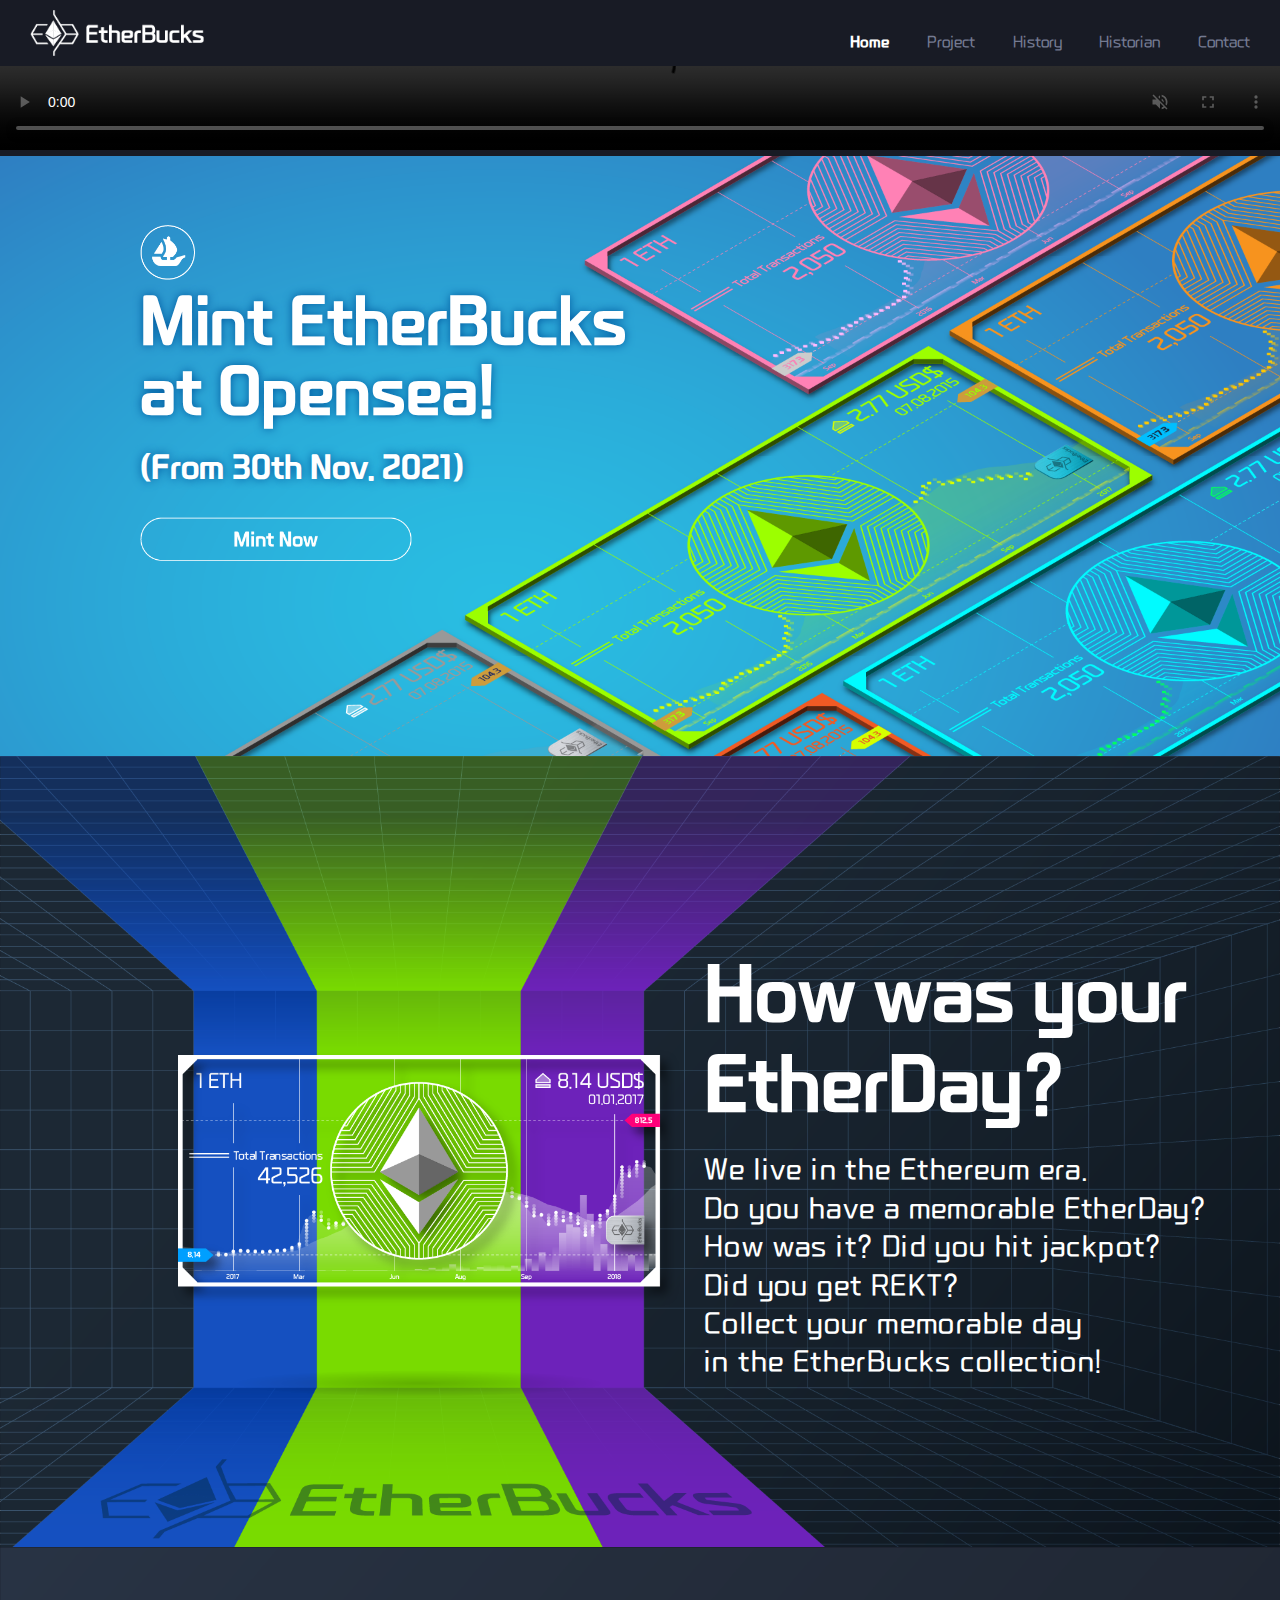
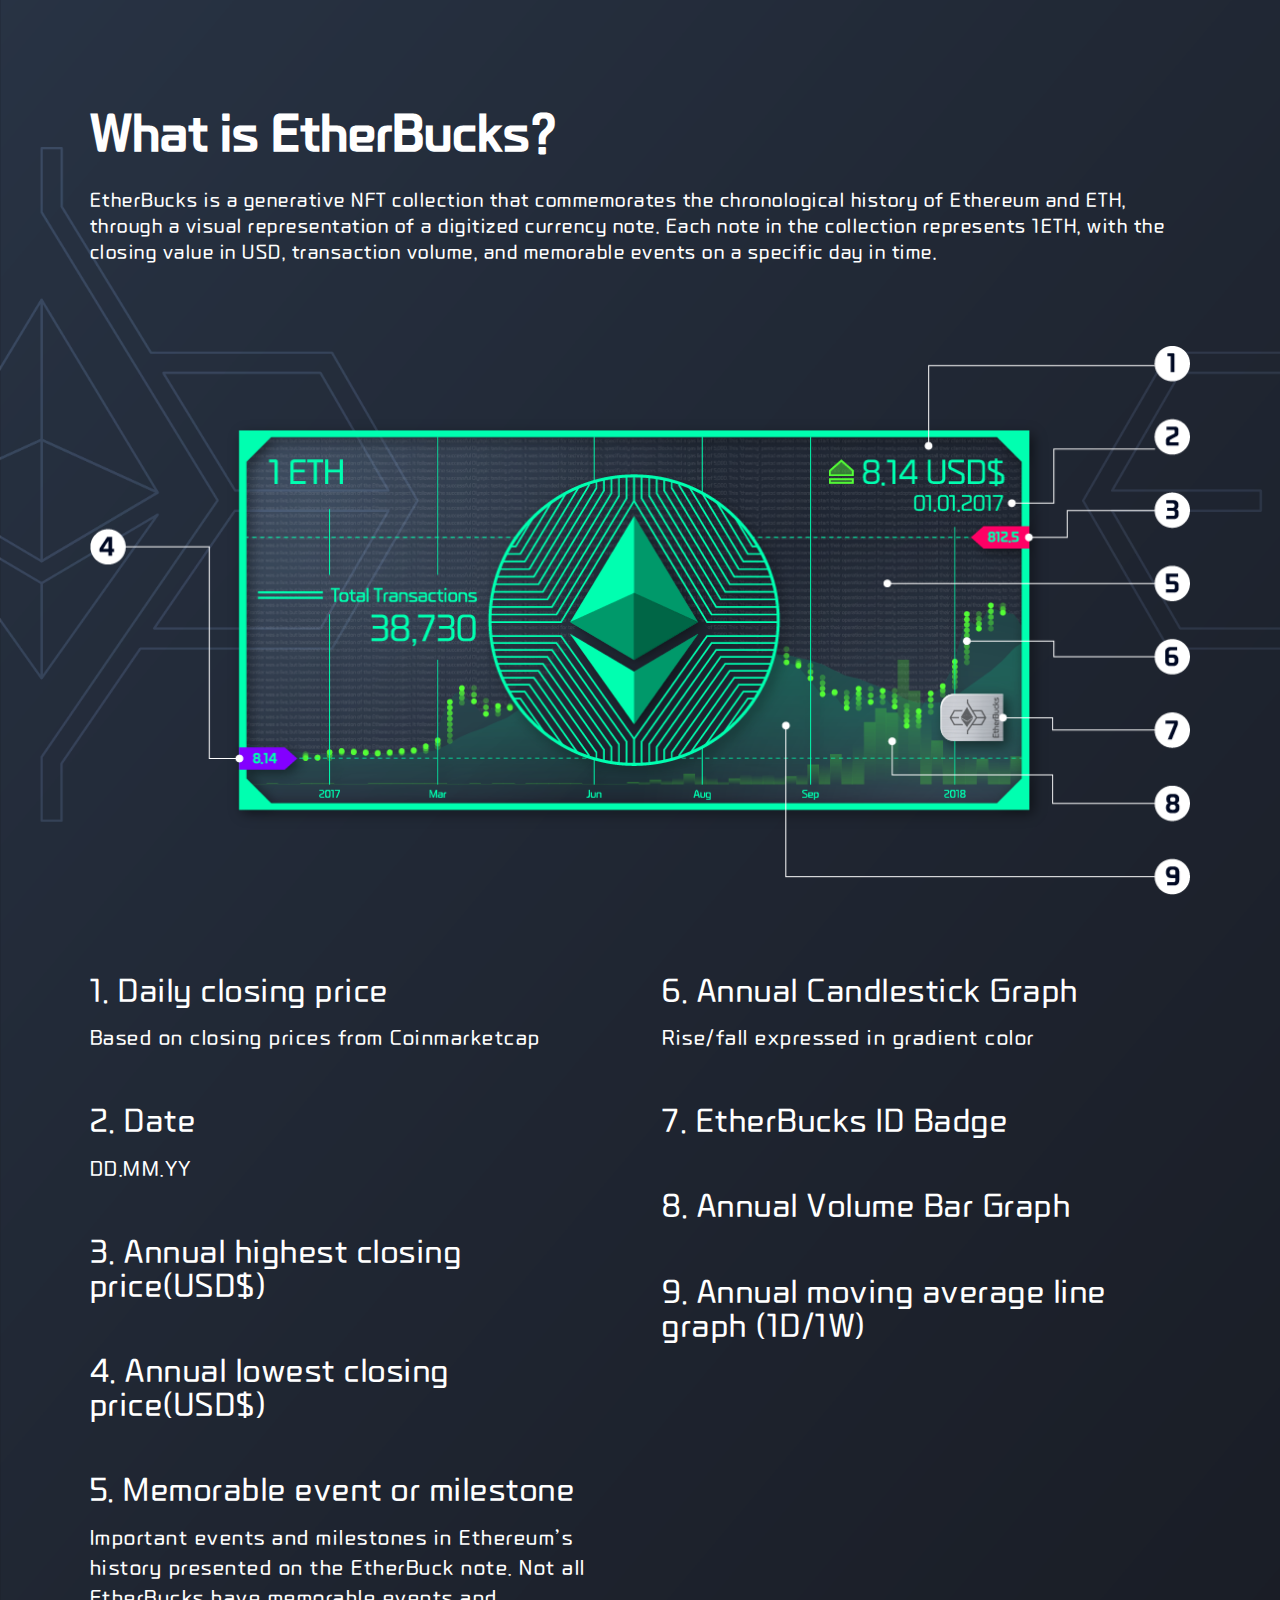
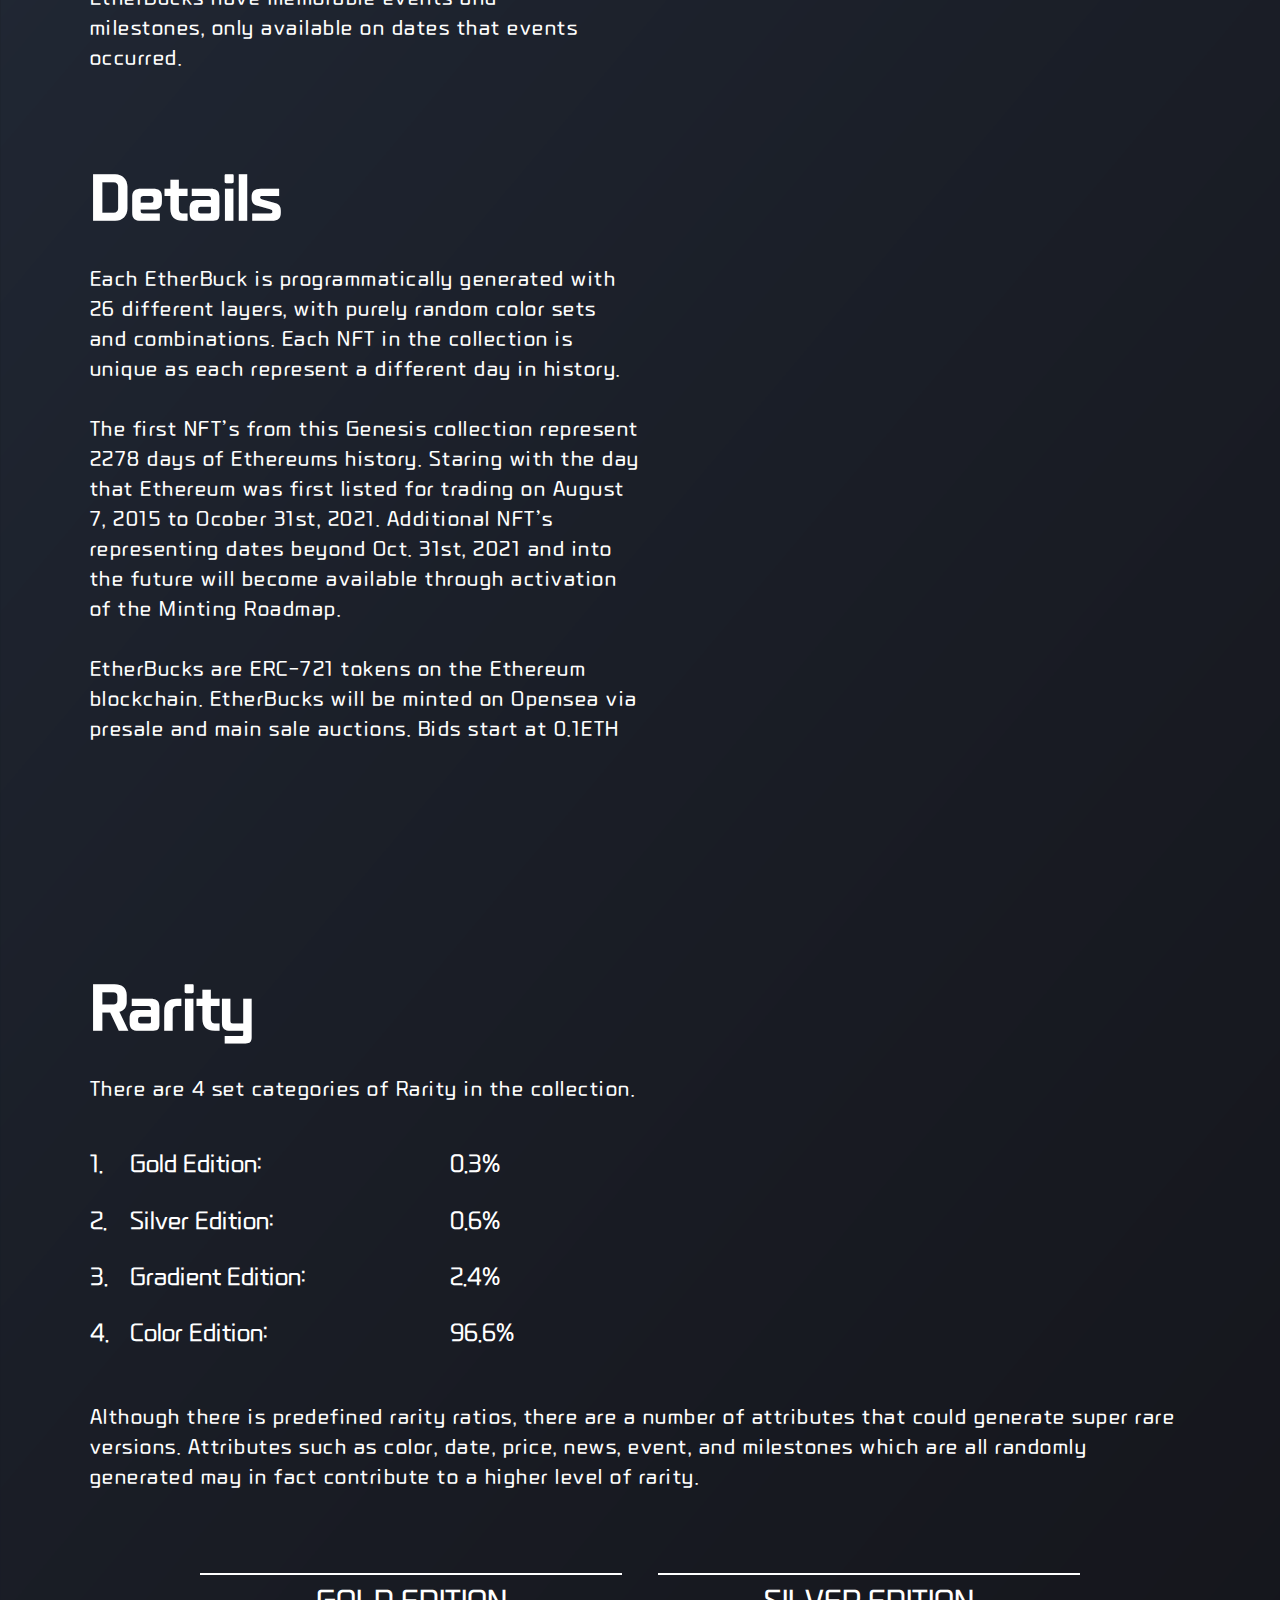
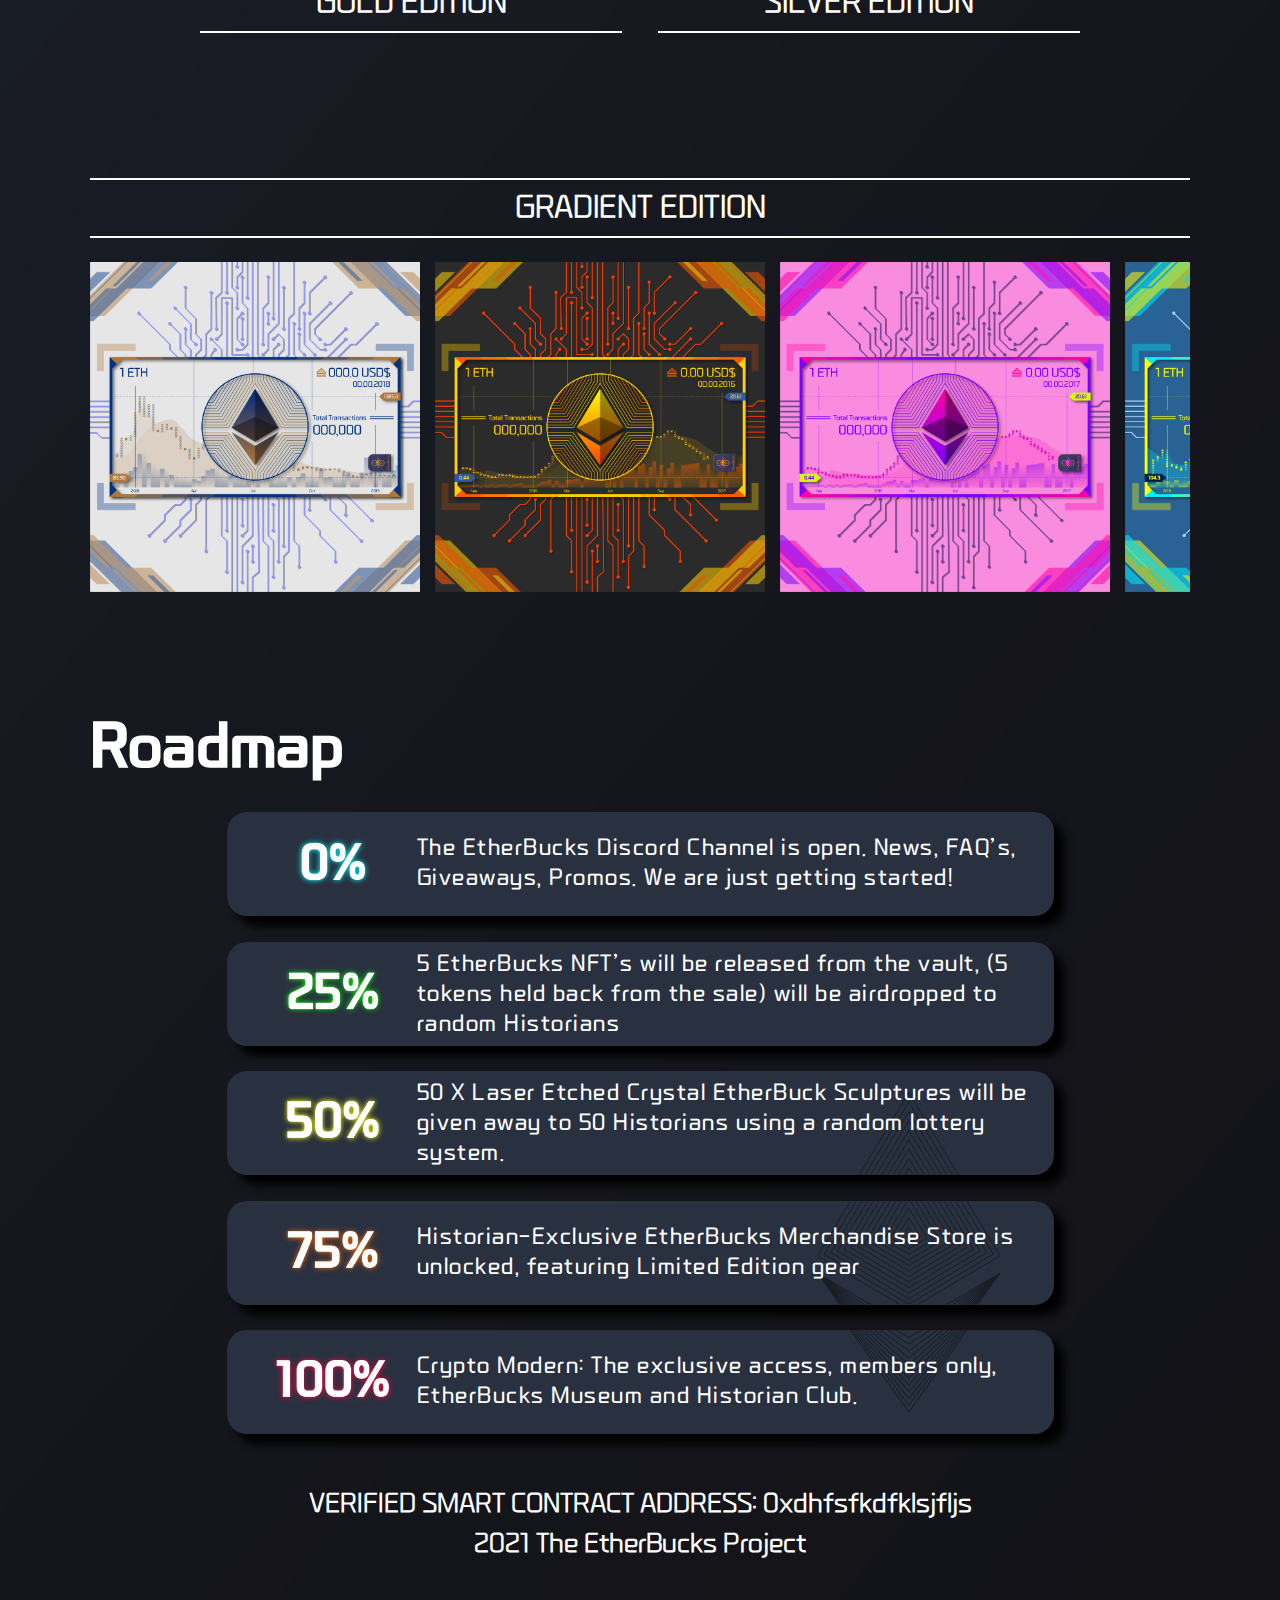
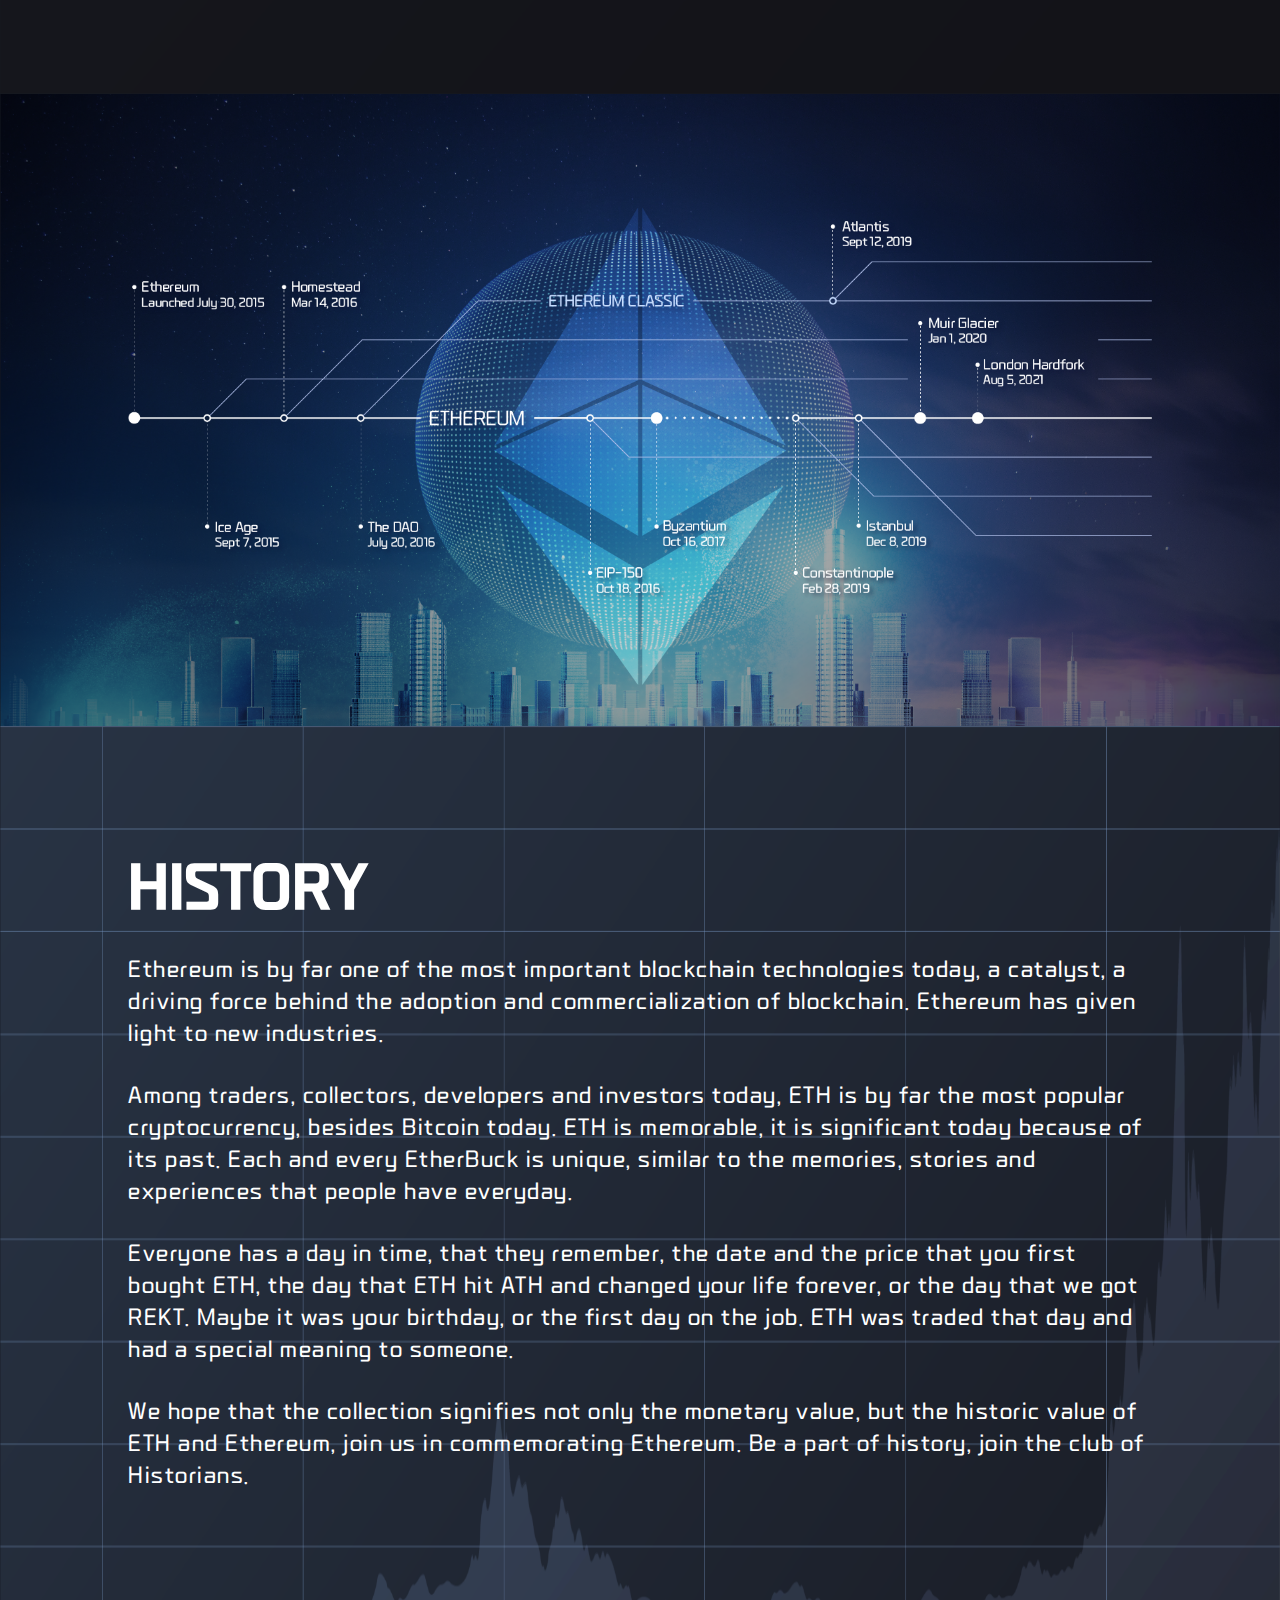
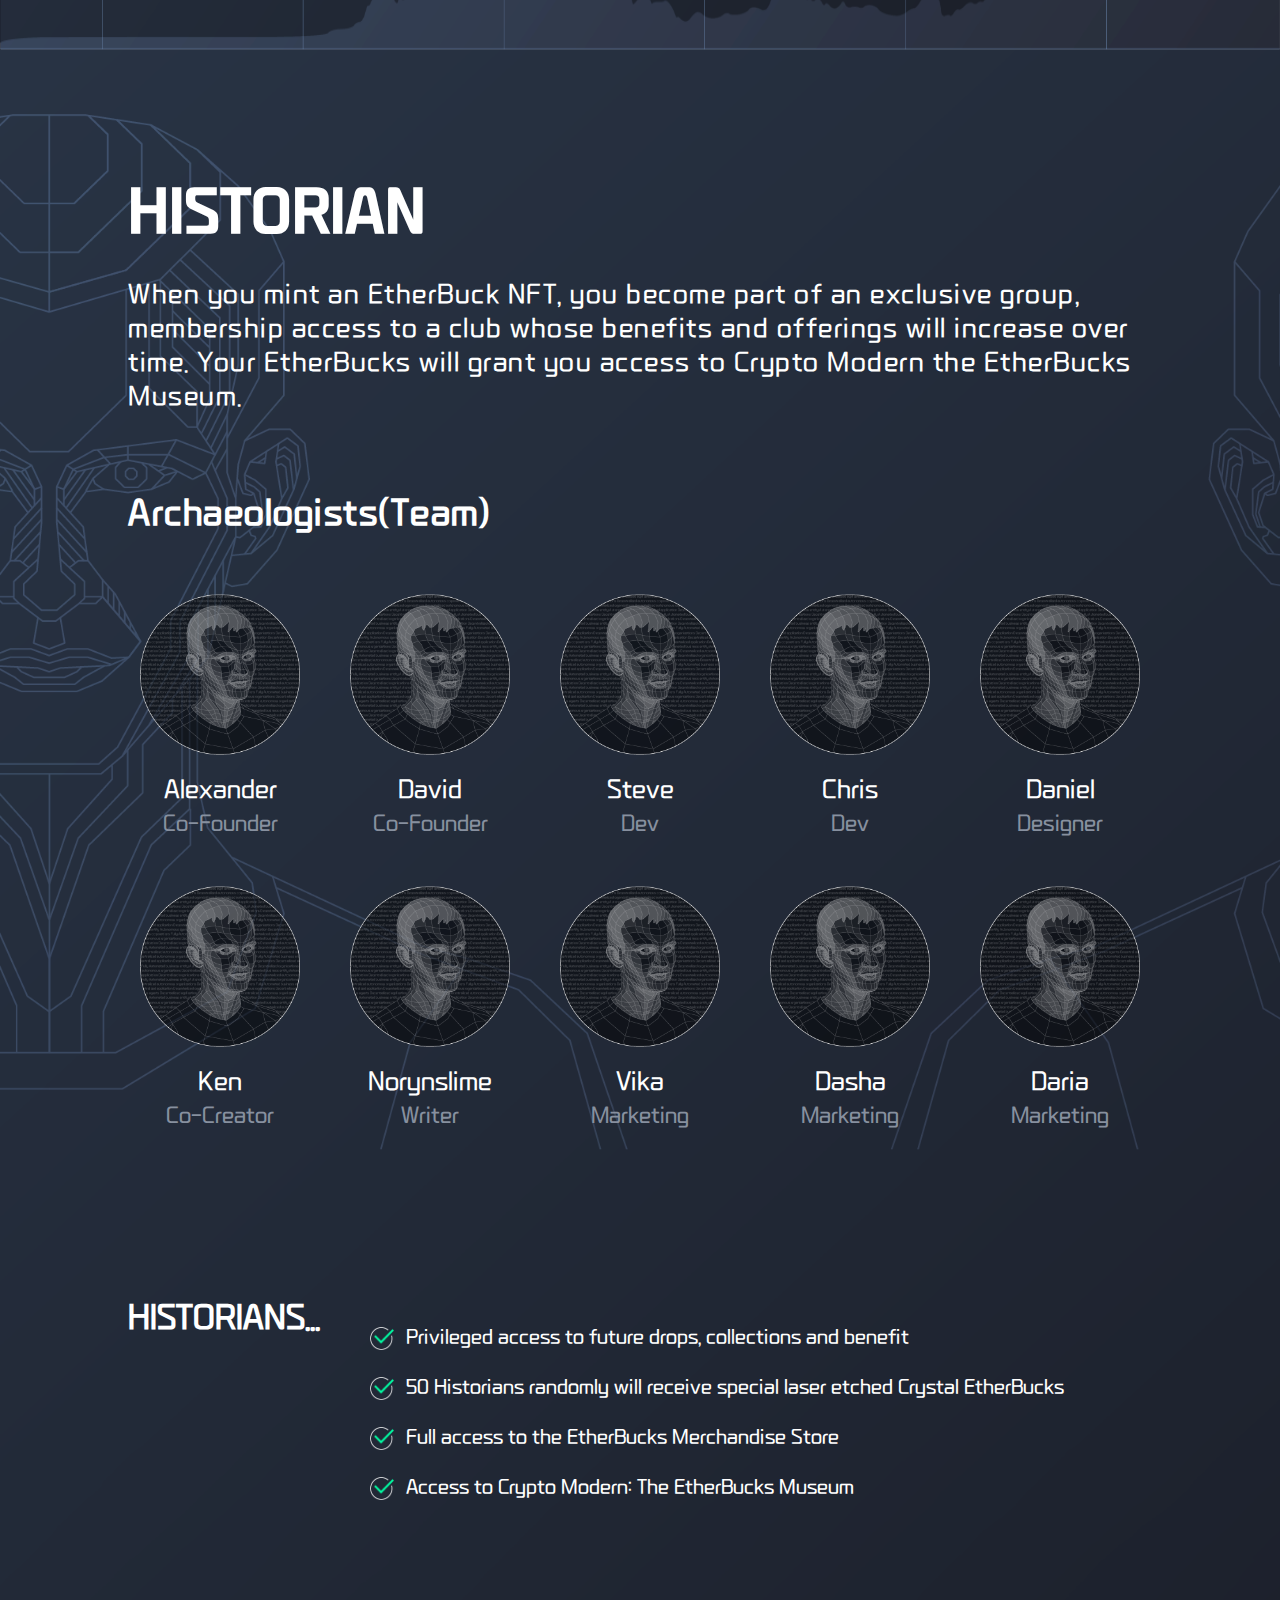
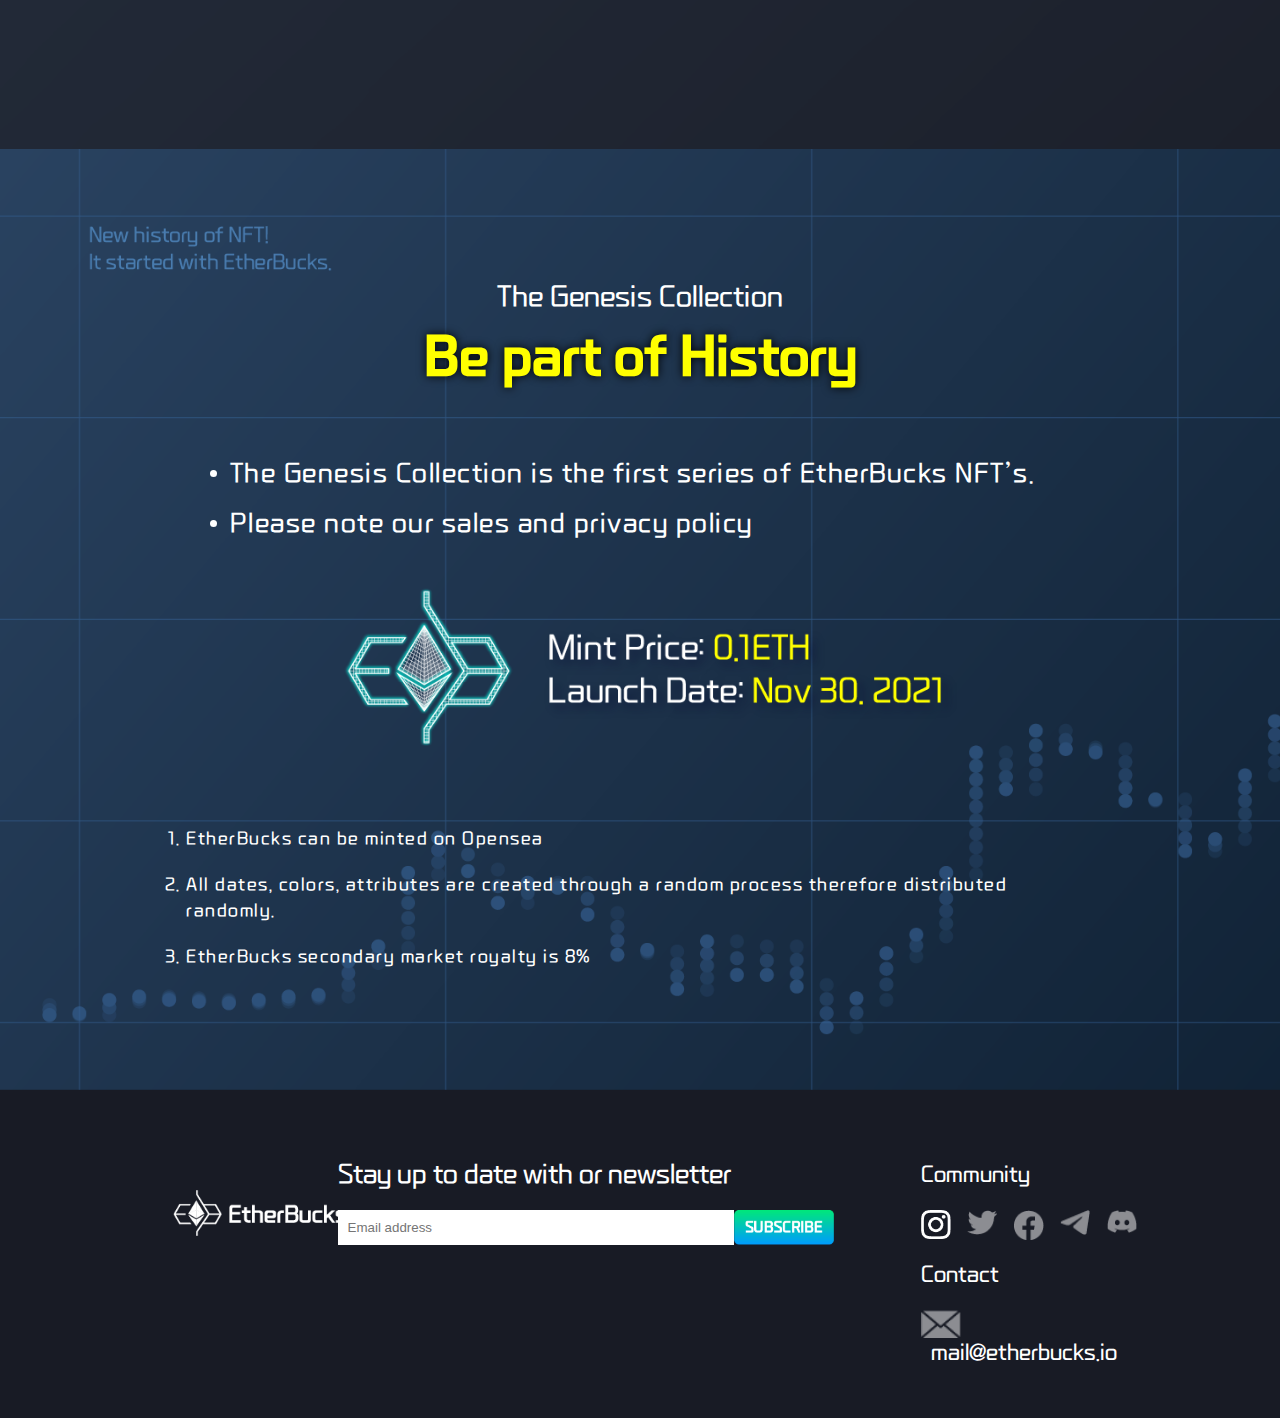
==== index.html @ 7be0cf05 "revice" ====
<!DOCTYPE html>
<html lang="en">
<head>
    <meta charset="UTF-8">
    <meta http-equiv="X-UA-Compatible" content="IE=edge">
    <meta name="viewport" content="width=device-width, initial-scale=1.0">
    <title>EtherBucks</title>
    <link rel="stylesheet" href="css/reset.css">
    <link rel="stylesheet" href="css/style.css">
    <link rel="stylesheet" href="css/common.css">
    <link rel="stylesheet" href="css/project-auto-slide.css">
    <link rel="shortcut icon" href="/favicon.ico" type="image/x-icon">
    <script src="js/jquery-3.6.0.min.js"></script>
    <script defer src="js/project.js"></script>
    <script src="js/main.js"></script>
</head>
<body>
    <div id="wrap">
        <header id="header">
            <h1 class="logo">
                <img src="images/ether-bucks-logo.png" alt="EtherBucks">
            </h1>
            <button class="mobi_button"></button>
            <nav class="gnb">
                <ul>
                    <li class="active"><a href="#">Home</a></li>
                    <li><a href="#">Project</a></li>
                    <li><a href="#">History</a></li>
                    <li><a href="#">Historian</a></li>
                    <li><a href="#">Contact</a></li>
                </ul>
            </nav>
        </header>
        <div id="container">
            <section>
                <div class="video_wrap">
                    <video id="video" loop autoplay muted controls>
                        <source src="mov/ether-bucks-movie.mp4" type="video/mp4">
                      </video>
                </div>
                <h2>container 1</h2>
                <div class="cont1_inner cont1">
                    <p>
                        <img class="cont1_logo" src="images/opensea-logo.png" alt="EtherBucks logo">
                        <span class="title">
                            <img class="cont1_logo" src="images/opensea-logo.png" alt="EtherBucks logo">
                            Mint EtherBucks</br>
                            at Opensea!
                        </span>
                        <span class=sub_title>(From 30th Nov. 2021)</span>                        
                        <img class="mint-btn" src="images/mint-btn.png" alt="">
                    </p>
                </div>
            </section>
            <section class="cont2">
                <h2>container 2</h2>
                <div class="cont2_inner">
                    <img class="cont2_banner" src="images/mainbanner-img.png" alt="">
                    <p class="main-banner-title">
                        <span class="title">
                            How was your<br>
                            EtherDay?
                        </span>
                        <span class="sub_title mobi">
                            We live in the Ethereum era.</br>
                            Do you have a memorable EtherDay?</br>
                            How was it? Did you hit jackpot? Did you get REKT? </br>
                            Collect your memorable day in the EtherBucks collection!
                        </span>
                        <span class="sub_title tab">
                            We live in the Ethereum era.</br>
                            Do you have a memorable EtherDay?</br>
                            How was it? Did you hit jackpot?<br>Did you get REKT? </br>
                            Collect your memorable day<br>in the EtherBucks collection!
                        </span>
                    </p>
                </div>
                <div class="cont3">
                    <h2>container 3</h2>
                    <div class="what">
                        <p class="cont3_title">What is EtherBucks?</p>
                        <p class="cont3_sub_title">
                            EtherBucks is a generative NFT collection that commemorates
                            the chronological history of Ethereum and ETH, through a visual
                            representation of a digitized currency note.
                            Each note in the collection represents 1ETH,
                            with the closing value in USD, transaction volume,
                            and memorable events on a specific day in time.
                        </p>
                        <p class="cont3_img">
                            <img src="images/ether-bucks.png" alt="">
                        </p>
                        <ul>
                            <li>
                                <p class="menu-title">1. Daily closing price</p>
                                <p class="menu-description">Based on closing prices from Coinmarketcap</p>
                            </li>
                            <li>
                                <p class="menu-title">2. Date</p>
                                <p class="menu-description">DD.MM.YY</p>
                            </li>
                            <li>
                                <p class="menu-title">3. Annual highest closing price(USD$)</p>
                                <p class="menu-description"></p>
                            </li>
                            <li>
                                <p class="menu-title">4. Annual lowest closing price(USD$)</p>
                                <p class="menu-description"></p>
                            </li>
                            <li>
                                <p class="menu-title">5. Memorable event or milestone</p>
                                <p class="menu-description">
                                    Important events and milestones in Ethereum’s history
                                    presented on the EtherBuck note. Not all EtherBucks
                                    have memorable events and milestones, only available on dates
                                    that events occurred.
                                </p>
                            </li>
                        </ul>
                        <ul>
                            <li>
                                <p class="menu-title">6. Annual Candlestick Graph</p>
                                <p class="menu-description">Rise/fall expressed in gradient color</p>
                            </li>
                            <li>
                                <p class="menu-title">7. EtherBucks ID Badge</p>
                                <p class="menu-description"></p>
                            </li>
                            <li>
                                <p class="menu-title">8. Annual Volume Bar Graph</p>
                                <p class="menu-description"></p>
                            </li>
                            <li>
                                <p class="menu-title">9. Annual moving average line graph (1D/1W)</p>
                                <p class="menu-description"></p>
                            </li>
                        </ul>
                    </div>
                    <div class="details">
                        <p class="dtail_title">Details</p>
                        <p class="detail_description">
                            Each EtherBuck is programmatically generated with 26 different layers,
                            with purely random color sets and combinations.
                            Each NFT in the collection is unique as each represent a different day in history.
                            </br></br>
                            The first NFT’s from this Genesis collection represent 2278 days of Ethereums history.
                            Staring with the day that Ethereum was first listed for trading on August 7, 2015 to Ocober 31st, 2021.
                            Additional NFT’s representing dates beyond Oct. 31st, 2021 and into the future will become available through
                            activation of the Minting Roadmap.
                            </br></br>
                            EtherBucks are ERC-721 tokens on the Ethereum blockchain.
                            EtherBucks will be minted on Opensea via presale and main sale auctions.
                            Bids start at 0.1ETH
                        </p>
                        <p class="detail_img">
                            <img src="images/ether-bucks-details.gif" alt="">
                        </p>
                    </div>
                    <div class="rarity">
                        <p class="rarity_title">Rarity</p>
                        <p class="rarity_description ">There are 4 set categories of Rarity in the collection.</p>
                        <ul class="rarity-ratios">
                            <li>
                                <span class="num">1.</span>
                                <span class="type">Gold Edition:</span>
                                <span class="ratios">0.3%</span>
                            </li>
                            <li>
                                <span class="num">2.</span>
                                <span class="type silver">Silver Edition:</span>
                                <span class="ratios">0.6%</span>
                            </li>
                            <li>
                                <span class="num">3.</span>
                                <span class="type gradient">Gradient Edition:</span>
                                <span class="ratios">2.4%</span>
                            </li>
                            <li>
                                <span class="num">4.&nbsp</span>
                                <span class="type color">Color Edition:</span>
                                <span class="ratios">96.6%</span>
                            </li>
                        </ul>
                        <p class="rarity_description">
                            Although there is predefined rarity ratios, there are a number of
                            attributes that could generate super rare versions.
                            Attributes such as color, date, price, news, event,
                            and milestones which are all randomly generated may
                            in fact contribute to a higher level of rarity.
                          </p>
                    </div>
                    <div class="special_edition">
                        <ul>
                            <li>
                                <p class="edition-title">GOLD EDITION</p>
                                <img src="images/gold.png" alt="">
                            </li>
                            <li>
                                <p class="edition-title">SILVER EDITION</p>
                                <img src="images/silver.png" alt="">
                            </li>
                        </ul>
                    </div>
                    <div class="premium-edition-box edition-tablet-mobile">
                        <div class="premium">
                          <p class="edition-title">GRADIENT EDITION</p>
                          <div>
                            <div class="edition-tablet-mobile-box">
                              <img class="edition-tablet-mobile-img" src="images/premium-1.png" alt="">
                              <img class="edition-tablet-mobile-img" src="images/premium-2.png" alt="">
                              <img class="edition-tablet-mobile-img" src="images/premium-3.png" alt="">
                              <img class="edition-tablet-mobile-img" src="images/premium-4.png" alt="">
                              <img class="edition-tablet-mobile-img" src="images/premium-5.png" alt="">
                              <img class="edition-tablet-mobile-img" src="images/premium-6.png" alt="">
                              <img class="edition-tablet-mobile-img" src="images/premium-7.png" alt="">
                              <img class="edition-tablet-mobile-img" src="images/premium-8.png" alt="">
                              <img class="edition-tablet-mobile-img" src="images/premium-1.png" alt="">
                              <img class="edition-tablet-mobile-img" src="images/premium-2.png" alt="">
                              <img class="edition-tablet-mobile-img" src="images/premium-3.png" alt="">
                              <img class="edition-tablet-mobile-img" src="images/premium-4.png" alt="">
                              <img class="edition-tablet-mobile-img" src="images/premium-5.png" alt="">
                              <img class="edition-tablet-mobile-img" src="images/premium-6.png" alt="">
                              <img class="edition-tablet-mobile-img" src="images/premium-7.png" alt="">
                              <img class="edition-tablet-mobile-img" src="images/premium-8.png" alt="">
                            </div>
                          </div>
                        </div>
                      </div>
                      <div class="roadmap">
                        <p class="roadmap-title">Roadmap</p>
                        <ul class="road_text">
                            <li>
                                <span>The EtherBucks Discord Channel is open. News, FAQ’s, Giveaways, Promos. We are just getting started!</span>
                            </li>
                            <li>
                                <span>5 EtherBucks NFT’s will be released from the vault, (5 tokens held back from the sale) will be airdropped to random Historians</span>
                            </li>
                            <li>
                                <span>50 X Laser Etched Crystal EtherBuck Sculptures will be given away to 50 Historians using a random lottery system.</span>
                            </li>
                            <li>
                                <span>Historian-Exclusive EtherBucks Merchandise Store is unlocked, featuring Limited Edition gear</span>
                            </li>
                            <li>
                                <span>Crypto Modern: The exclusive access, members only,  EtherBucks Museum and Historian Club.</span>
                            </li>
                        </ul>
                        <p class="roadmap-description">
                            VERIFIED SMART CONTRACT ADDRESS: 0xdhfsfkdfklsjfljs</br>
                            2021 The EtherBucks Project
                          </p>
                      </div>
                </div>
            </section>
            <section class="cont4">
                <h2>container 4</h2>
                <div class="history_top">
                    <img src="images/history-img.png" alt="">
                </div>
                <div class="content-box">
                    <h3>HISTORY</h3>
                    <p>
                      Ethereum is by far one of the most important blockchain technologies
                      today, a catalyst, a driving force behind the adoption
                      and commercialization of blockchain.
                      Ethereum has given light to new industries.
                    </p>
                    <p>
                      Among traders, collectors, developers and investors today,
                      ETH is by far the most popular cryptocurrency, besides Bitcoin today.
                      ETH is memorable, it is significant today because of its past.
                      Each and every EtherBuck is unique, similar to the memories,
                      stories and experiences that people have everyday.
                    </p>
                    <p>Everyone has a day in time, that they remember, the date
                      and the price that you first bought ETH, the day that ETH hit ATH
                      and changed your life forever, or the day that we got REKT.
                      Maybe it was your birthday, or the first day on the job.
                      ETH was traded that day and had a special meaning to someone.
                    </p>
                    <p>We hope that the collection signifies not only the monetary value,
                      but the historic value of ETH and Ethereum,
                      join us in commemorating Ethereum. Be a part of history,
                      join the club of Historians.
                    </p>
                  </div>
            </section>
            <section class="cont5">
                <h2>container 5</h2>
                <div class="historian">
                    <h3 class="header-title">HISTORIAN</h3>
                    <p>
                        When you mint an EtherBuck NFT, you become part of an exclusive group,
                        membership access to a club whose benefits and offerings will increase over time.
                        Your EtherBucks will grant you access to Crypto Modern the EtherBucks Museum.
                    </p>
                    <div class="history_content">
                        <h4 class="body-title">Archaeologists(Team)</h4>
                        <ul class="profiles-box">
                            <li class="profile-box">
                                <img class="profile-img" src="images/profile-img.png" alt="">
                                <p class="name">Alexander</p>
                                <p class="sub-profile">Co-Founder</p>
                            </li>
                            <li class="profile-box">
                                <img class="profile-img" src="images/profile-img.png" alt="">
                                <p class="name">David</p>
                                <p class="sub-profile">Co-Founder</p>
                            </li>
                            <li class="profile-box">
                                <img class="profile-img" src="images/profile-img.png" alt="">
                                <p class="name">Steve</p>
                                <p class="sub-profile">Dev</p>
                            </li>
                            <li class="profile-box">
                                <img class="profile-img" src="images/profile-img.png" alt="">
                                <p class="name">Chris</p>
                                <p class="sub-profile">Dev</p>
                            </li>
                            <li class="profile-box">
                                <img class="profile-img" src="images/profile-img.png" alt="">
                                <p class="name">Daniel</p>
                                <p class="sub-profile">Designer</p>
                            </li>
                            <li class="profile-box">
                                <img class="profile-img" src="images/profile-img.png" alt="">
                                <p class="name">Ken</p>
                                <p class="sub-profile">Co-Creator</p>
                            </li>
                            <li class="profile-box">
                                <img class="profile-img" src="images/profile-img.png" alt="">
                                <p class="name">Norynslime</p>
                                <p class="sub-profile">Writer</p>
                            </li>
                            <li class="profile-box">
                                <img class="profile-img" src="images/profile-img.png" alt="">
                                <p class="name">Vika</p>
                                <p class="sub-profile">Marketing</p>
                            </li>
                            <li class="profile-box">
                                <img class="profile-img" src="images/profile-img.png" alt="">
                                <p class="name">Dasha</p>
                                <p class="sub-profile">Marketing</p>
                            </li>
                            <li class="profile-box">
                                <img class="profile-img" src="images/profile-img.png" alt="">
                                <p class="name">Daria</p>
                                <p class="sub-profile">Marketing</p>
                            </li>
                        </ul>
                    </div>
                    <div class="historian_s">
                        <h4>HISTORIANS...</h4>
                        <ul>
                            <li>
                                <p>Privileged access to future drops, collections and benefit</p>
                            </li>
                            <li>
                                <p>50 Historians randomly will receive special laser etched Crystal EtherBucks</p>
                            </li>
                            <li>
                                <p>Full access to the EtherBucks Merchandise Store</p>
                            </li>
                            <li>
                                <p>Access to Crypto Modern: The EtherBucks Museum</p>
                            </li>
                        </ul>
                    </div>
                </div>
            </section>
            <section class="cont6">
                <h2>container 6</h2>
                <div class="contact">
                    <p class="title">The Genesis Collection</p>
                    <h4>Be part of History</h4>
                    <ul>
                        <li>The Genesis Collection is the first series of EtherBucks NFT’s.</li>
                        <li>Please note our sales and privacy policy</li>
                    </ul>
                    <img src="images/price-date.png" alt="">
                    <ol>
                        <li>EtherBucks can be minted on Opensea</li>
                        <li>All dates, colors, attributes are created through a random process therefore distributed randomly.</li>
                        <li>EtherBucks secondary market royalty is 8%</li>
                    </ol>
                </div>
            </section>
        </div>
        <footer id="footer">
            <h5>
              <img class="logo" src="iconimg/ether-bucks-logo.png" alt="">
            </h5>
            <div class="middle-box">
              <p>Stay up to date with or newsletter</p>
              <div class="subscribe-box">
                <input id="email-address" type="text" placeholder="Email address">
                <img onclick="insertEmail()" onmouseover="this.style.cursor='pointer'"
                  src="iconimg/subscribe-btn.png" alt="">
              </div>
            </div>
            <div class="right-box">
              <div class="community-box">
                <div class="inner-box">
                  <p class="community-text">Community</p>
                  <div class="icon-box">
                    <a href="https://www.instagram.com/etherbucks_official">
                      <img src="iconimg/insta-white.png" alt="">
                    </a>
                    <a href="https://twitter.com/ether_bucks">
                      <img src="iconimg/twitter-btn.png" alt="">
                    </a>
                    <a href="https://www.facebook.com/EtherBucks">
                      <img src="iconimg/facebook-btn.png" alt="">
                    </a>
                    <a href="https://t.me/etherbucks_official">
                      <img src="iconimg/telegram-btn.png" alt="">
                    </a>
                    <a href="https://discord.gg/GpUybk82d7">
                      <img src="iconimg/discord-btn.png" alt="">
                    </a>
                  </div>
                </div>
                </div>
                <div class="contact-box">
                    <div class="inner-box">
                      <p class="contact-text">Contact</p>
                      <div class="mail-box">
                        <img src="iconimg/message-icon.png" alt="">
                        <p>mail@etherbucks.io</p>
                      </div>
                    </div>
                  </div>
                </div>
            </div>
        </footer>
    </div>
    <div id="mobile_sideMenu">
        <div class="gnb_mobile">
            <nav>
                <ul>
                    <li class="active"><a href="#">Home</a></li>
                    <li><a href="#">Project</a></li>
                    <li><a href="#">History</a></li>
                    <li><a href="#">Historian</a></li>
                    <li><a href="#">Contact</a></li>
                </ul>
            </nav>
            <div class="side_sns">
                <ul>
                    <li>
                        <a href="https://www.instagram.com/etherbucks_official">
                            <img src="iconimg/insta-white.png" alt="">
                        </a>
                    </li>
                    <li>
                        <a href="https://twitter.com/ether_bucks">
                            <img src="iconimg/twitter-btn.png" alt="">
                        </a>
                    </li>
                    <li>
                        <a href="https://www.facebook.com/EtherBucks">
                            <img src="iconimg/facebook-btn.png" alt="">
                        </a>
                    </li>
                </ul>
                <ul>
                    <li>
                        <a href="https://t.me/etherbucks_official">
                            <img src="iconimg/telegram-btn.png" alt="">
                        </a>
                    </li>
                    <li>
                        <a href="https://discord.gg/GpUybk82d7">
                            <img src="iconimg/discord-btn.png" alt="">
                        </a>
                    </li>
                </ul>
            </div>
            <div class="mail-box">
                <img src="iconimg/message-icon.png" alt="">
                <p>mail@etherbucks.io</p>
            </div>
            <img class="closeBtn" src="images/close.png" alt="">
        </div>
    </div>
</body>
</html>
---- css/style.css ----
@charset "utf-8";

#wrap{width: 100%;}


/* 스마트폰 세로 */

#header{position: fixed; z-index: 300; width: 100%; height: 46px; background: #181B25; padding: 10px 0;}

.logo{width: 174px; height: 46px; box-sizing: content-box; padding-left: 30px;}
.logo img{width: 100%; height: auto;}

.gnb{display: none;}

.mobi_button{width: 30px; height: 30px; border: none; background: none; position: absolute; top: 50%; right: 5%; transform: translateY(-50%); background: url(../images/menu.png) no-repeat center /contain; cursor: pointer;}

#container{padding-top: 66px; background: #181B25;}

section h2{display: none;}

.video_wrap{width: 100%;}
.video_wrap video{width: 100%;}

.cont1{background: url(../images/background-mobile.png) no-repeat 0 0/cover;}


.cont1_inner p{height: 76.5402vw; padding-left: 30px; color: #fff; font-family: "sebang-bold"; padding-top: 20vw;}
.cont1 .cont1_logo{width: 14vw; position: absolute; top: -85%; left: 0;}

.cont1_inner p span{display: block; text-shadow: 0 0 10px #00599f;}
.cont1_inner p .title{font-size: 9.7vw; line-height: 9.7vw; margin-bottom: 6vw; position: relative;}

.cont1_inner p .sub_title{font-size: 5vw;}

.cont1 .mint-btn{width: 50%; margin-top: 40px;}

.cont2_inner{background: url(../images/mainbanner-back-mobile.png) no-repeat 0 0/cover; position: relative;}

.cont2_banner{width: 40%; height: auto; position: absolute; top: 18vw; left: 8%;}

.cont2_inner .main-banner-title{height: 52vw; padding-top: 5.3vw; padding-left: 48.5vw; color: #fff;}

.cont2_inner .main-banner-title .title{display: block; font-size: 6vw; line-height: 8vw; font-family: "sebang-bold";}
.cont2_inner .main-banner-title .sub_title{display: block; font-size: 2.8vw; line-height: 4vw; margin-top: 1.6vw;}

.cont2_inner .main-banner-title .sub_title.tab{display: none;}

.cont3{background: url(../images/project-back.png) no-repeat 0 0/cover; padding: 0 10vw;}
.cont3 .what{padding-top: 40px;}

.what{margin-bottom: 40px;}
.what p{color: #fff;}
.cont3_title{font-size: 6vw; line-height: 10vw; margin-bottom: 14px; font-family: "sebang-bold";}
.cont3_sub_title{font-size: 3vw; line-height: 4.5vw; letter-spacing: 1.2px; margin-bottom: 50px;}
.cont3_img{margin-bottom: 50px;}

.what ul li{margin-bottom: 6vw;}
.menu-title{font-size: 4vmin; line-height: 5.2vw; margin-bottom: 1.2vw; letter-spacing: 1.5px;}
.menu-description{font-size: 2.3vmin; line-height: 4vw; letter-spacing: 1.5px;}

.details{margin-bottom: 10vw;}
.details p{color: #fff;}
.dtail_title, .rarity_title, .roadmap-title{font-size: 6vw; line-height: 10vw; margin-bottom: 14px; font-family: "sebang-bold";}
.detail_description, .rarity_description, .road_text{margin-bottom: 8vw; font-size: 2.3vmin; line-height: 4vw; letter-spacing: 1.5px;}

.rarity{margin-bottom: 40px;}
.rarity p{color: #fff;}
.rarity ul{margin-bottom: 30px;}
.rarity ul li{width: 60%; margin-bottom: 3vw; display: flex; justify-content: space-between;}
.rarity ul li span{color: #fff; font-size: 3.4vw;}
.rarity ul li span:nth-of-type(1){width: 10%;}
.rarity ul li span:nth-of-type(2){width: 80%;}
.rarity ul li span:nth-of-type(3){width: 10%;}
.rarity_description{margin-bottom: 4vw;}

.special_edition li{margin-bottom: 8vw;}
.edition-title{padding: 10px 0; color: #fff; text-align: center; border-top: 2px solid #fff;
border-bottom: 2px solid #fff; margin-bottom: 16px; font-size: 4vw; line-height: 4vw;}

.edition-tablet-mobile{overflow: hidden; margin-bottom: 40px;}
.edition-tablet-mobile-box{display: flex; left: -40%;}
.edition-tablet-mobile-img {width: 30%; margin-right: 15px;}

.roadmap{padding-bottom: 40px;}
.roadmap p{color: #fff;}
.road_text{color: #fff;}

.road_text li{height: 21vw; background-repeat: no-repeat; background-position: 0 0; background-size: 100% 100%; margin-bottom: 2vw; box-shadow: 10px 10px 10px #000; border-radius: 20px; overflow: hidden; background-color: #293140;}
.road_text li:nth-of-type(1){background-image: url(../images/road_mo1.png);}
.road_text li:nth-of-type(2){background-image: url(../images/road_mo2.png);}
.road_text li:nth-of-type(3){background-image: url(../images/road_mo3.png);}
.road_text li:nth-of-type(4){background-image: url(../images/road_mo4.png);}
.road_text li:nth-of-type(5){background-image: url(../images/road_mo5.png);}


.road_text li span{display: block; font-size: 2.6vmin; line-height: 3.5vw;}
.road_text li:nth-of-type(1) span{padding: 2vw 3vw 2vw 23.5vw;}
.road_text li:nth-of-type(2) span{padding: 2vw 3vw 2vw 23.5vw;}
.road_text li:nth-of-type(3) span{padding: 2vw 3vw 2vw 23.5vw;}
.road_text li:nth-of-type(4) span{padding: 2vw 3vw 2vw 23.5vw;}
.road_text li:nth-of-type(5) span{padding: 3vw 3vw 2vw 23.5vw;}

.roadmap-description{text-align: center; font-size: 2vw; line-height: 4.5vw;}

.history_top{width: 100%; padding: 9.5vw 0; background: url(../images/back1.png) no-repeat 0 0 /cover;}

.history_top img{width: 92%; height: auto; display: block; margin: 0 auto;}

.content-box{width: 100%; padding: 10vw 10vw; background: url(../images/back2.png) no-repeat 0 0 /100% 100%;}
.content-box h3{color: #fff; font-size: 6vw; line-height: 10vw; margin-bottom: 14px; font-family: "sebang-bold"}
.content-box p{color: #fff; margin-bottom: 20px; font-size: 2.3vmin; line-height: 3.6vw;}

.historian{background: url(../images/back-mobile.png) no-repeat 0 0/cover; padding: 10vw 10vw 18vw 10vw}

.historian .header-title{color: #fff; font-size: 6vw; line-height: 10vw; margin-bottom: 14px; font-family: "sebang-bold";
}

.historian > p {color: #fff; margin-bottom: 30px; font-size: 2.3vmin; line-height: 3.6vw;}

.historian .body-title{font-size: 4vw; line-height: 6vw; margin-bottom: 6vw; color: #fff;}

.profiles-box{display: flex; flex-wrap: wrap; justify-content: space-between; margin-bottom: 14vw;}
.profile-box{width: 20vw; height: 36vw; margin-right: 6vw; margin-bottom: 20px;}
.profile-box:nth-of-type(3n){margin-right: 0;}

.profile-box p{ text-align: center;}

.profile-box .name{font-size: 4vw; color: #fff; margin: 10px 0 3vw;}
.profile-box .sub-profile{color: #87909f; font-size: 3vw; line-height: 4vw;}

.profile-box:nth-of-type(10){margin: 0 auto;}

.historian_s{}
.historian_s h4{color: #fff; font-size: 4vw; line-height: 6vw; margin-bottom: 6vw; color: #fff;}

.historian_s li{padding-left: 6vw; background: url(../images/check-box.png) no-repeat 0 2px/ 4vw 4vw; color: #fff; margin-bottom: 2vw;}
.historian_s li p{font-size: 3.4vw; line-height: 5vw;}

.contact{padding: 40vw 10vw 20vw; background: url(../images/cont6-back-mobile.png) no-repeat 0 0/ cover;}

.contact .title{text-align: center; font-size: 4vw; color: #fff; padding-top: 40px;}
.contact h4{text-align: center; font-size: 8vw; color: #ff0; text-shadow: 0 0 10px #000; padding: 6vw 0 10vw; font-family: "sebang-bold"}

.contact ul{width: 94%; margin: 0 auto;}
.contact ul li{list-style: disc; color: #fff; font-size: 4vw; line-height: 5vw; margin-bottom: 4vw; letter-spacing: 1.5px;}

.contact img{display: block; width: 98%; height: auto; margin: 0 auto; margin-bottom: 4vw;}

.contact ol{width: 94%; margin: 0 auto;}
.contact ol li{list-style: decimal; color: #fff; font-size: 4vw; line-height: 5vw; margin-bottom: 2vw; letter-spacing: 1.5px;}

#footer{background: #181B25; padding: 6vw 10vw;}
#footer h5{display: none;}
.middle-box p{text-align: center; font-size: 4vw; color: #fff; margin-bottom: 4vw;}

.subscribe-box{display: flex; width: 100%; justify-content: space-around; padding: 2vw; border-radius: 5px; box-sizing: border-box;}
.subscribe-box input{box-sizing: border-box; border: 0 none; width: 100%; z-index: 10; padding: 0 10px; border: none;}

.subscribe-box img{width: 100px; height: auto;}

.community-text, .contact-text{color: #fff; font-size: 4vw; line-height: 5vw; padding: 6vw 0 4vw;}

.icon-box{width: 80%; margin: 0 auto; display: flex; justify-content: space-between;}
.icon-box img{width: 8vw; height: auto;}

.mail-box img{width: 8vw; height: auto;}
.mail-box p{display: inline-block; color: #fff; font-size: 4vw; line-height: 5vw;}


/* ======================= mobile slide menu======================= */
#mobile_sideMenu{background: rgba(0, 0, 0, 0.8); width: 100%; height: 100vh; position: fixed; top: 0; left: 0; z-index: 300; display: none;}

.gnb_mobile{width: 60vw; height: 100vh; position: absolute; top: 0; right: 0; background: #27354F; padding-top: 50px; transform: translateX(100%);}

.gnb_mobile nav ul{padding: 4vw 4vw;}
.gnb_mobile nav li{text-align: center; padding: 5vw 0;}
.gnb_mobile nav li:last-child{border-bottom: 1px solid #fff; padding-bottom: 10vw;}
.gnb_mobile nav li a{color: #fff; font-size: 2.4vmax;}

.side_sns{padding: 4vw 4vw;}

.closeBtn{width: 36px; height: 36px; position: absolute; top: 20px; right: 20px;}

.side_sns ul{display: flex; justify-content: space-between; width: 80%; margin: 0 auto; margin-bottom: 6vw;}
.side_sns ul li{width: 30px;}
.side_sns ul:nth-of-type(2){width: 50%;}

.gnb_mobile .mail-box{width: 48vw; margin: 0 auto;}

@media screen and (min-width:576px) {
    /* 스마트폰 가로 */
    .cont3_sub_title{font-size: 2.5vmin;}
    .menu-title{font-size: 3.5vmin;}
    .menu-description{font-size: 2vmin; line-height: 3.5vw;}

    .dtail_title{font-size: 5.5vmin;}
    .detail_description{font-size: 2vmin; line-height: 3.5vw;}

    .edition-title{font-size: 2.8vw;}
    .special_edition ul{display: flex; justify-content: space-between;}
    .special_edition li{width: 48%;}
    
    .road_text li span{font-size: 1.6vmax; line-height: 3vw;}
    .road_text li:nth-of-type(1) span{padding: 6vw 3vw 2vw 23.5vw;}
    .road_text li:nth-of-type(2) span{padding: 4vw 3vw 2vw 23.5vw;}
    .road_text li:nth-of-type(3) span{padding: 4vw 3vw 2vw 23.5vw;}
    .road_text li:nth-of-type(4) span{padding: 6vw 3vw 2vw 23.5vw;}
    .road_text li:nth-of-type(5) span{padding: 6vw 3vw 2vw 23.5vw;}

    .historian{background-image: url(../images/back-tablet.png);}

    .profile-box{width: 14vw; height: 34vw;}

    .profile-box:nth-of-type(3n){margin-right: 6vw;}
    .profile-box:nth-of-type(4n){margin-right: 0;}
    .profile-box .name{font-size: 3vw; color: #fff; margin: 26px 0 2vw;}
    
    .profile-box:nth-of-type(9), .profile-box:nth-of-type(10){margin: 0 12vw}

    .historian_s li p{font-size: 2.4vw;}

    .contact ul li{font-size: 3vw;}
    .contact ol li{font-size: 3vw;}
    
    .icon-box{width: 460px; margin: 0 0 0 50px;}
    .icon-box img{width: 40px;}

    .mail-box img{width: 40px;}
    .mail-box p{margin-left: 10px; font-size: 20px; line-height: 30px;}
    .community-text, .contact-text{font-size: 20px; line-height: 30px;}
    
    .gnb_mobile nav li{padding: 3vw 0;}
    .gnb_mobile nav li:last-child{padding-bottom: 4vw;}

    .side_sns{padding: 0 2vw;}
    .side_sns ul{width: 50%;}
    .side_sns ul:nth-of-type(2){width: 34%;}
}



@media screen and (min-width:768px) {
    /* 타블렛 */
    .cont3 .what{padding-top: 60px;}
    .mobi_button{display: none;}
    #header{width: 100%; background: #181B25; position: fixed; z-index: 300; display: flex; justify-content: space-between;}

    .logo img{width: auto; height: 100%;}

    .gnb{display: block; width: 400px; height: 65px; padding-right: 30px;}
    .gnb ul{display: flex; justify-content: space-between;}
    .gnb li{line-height: 65px;}
    .gnb li a{font-size: 14px; color: #747A91; font-family: "sebang";}
    .gnb li:hover a{color: #fff; font-family: "sebang-bold";}
    .gnb li.active a{font-family: "sebang-bold"; color: #fff;}
    
    .cont1{background: url(../images/background.png) no-repeat 0 0/cover;}
    .cont1 .cont1_logo{width: 55px; height: 55px;}
    .cont1_inner p{padding-top: 8.22222vw; padding-left: 50px;}

    .cont1_inner p .title{font-size: 50px; line-height: 55px; margin-bottom: 30px; margin-top: 3vw;}
    .cont1_inner p .sub_title{font-size: 30px;}
    .cont1 .cont1_logo{top: -64px;}
    .cont1 .mint-btn{width: 272px;}
    .cont1_inner p{height: 38.716666vw;}
    
    /* cont2 */
    .cont2_inner{background: url(../images/mainbanner-back.png) no-repeat 0 0/cover; position: relative;}
    .cont2_inner .main-banner-title{height: 56.5vw;}
    .cont2_inner .main-banner-title .sub_title.mobi{display: none;}
    .cont2_inner .main-banner-title .sub_title.tab{display: block; font-size: 18px; line-height: 30px;}

    .cont2_banner{top: 50%; left: 13.32vw; transform: translateY(-30%);}

    .cont2_inner .main-banner-title .title{margin-top: 10vw;}
    .cont2_inner .main-banner-title .sub_title.tab{font-size: 1.8vw; line-height: 3vw;}
    .cont2_inner .main-banner-title{padding-left: 55vw;}

    .cont3{padding: 7vw;}
    .cont3_title{font-size: 5.4vw; line-height: 6vw;}
    .cont3_sub_title{font-size: 2.2vmin; line-height: 3.5vw;}
    
    .what ul li{margin-bottom: 4vw;}
    
    .menu-title{font-size: 3vmin;}

    .menu-description{font-size: 2vmin; line-height: 3.2vw;}


    .details::after{content: ""; display: block; clear: both;}
    .detail_title{font-size: 6.5vmin;}
    
    .detail_description{font-size: 2vmin; line-height: 3.2vw; width: 50%;float: left;}
    .detail_img{width: 45%; float: right; margin-top: 16%;}

    .rarity{margin-bottom: 80px;}
    .rarity ul{margin-bottom: 60px;}
    .rarity ul li span{font-size: 2.4vmin;}
    .rarity_description{line-height: 3vw;}
    .edition-title{font-size: 28px; margin-bottom: 24px;}

    .road_text li span{padding: 3.4vw 6vw 2vw 23vw;}

    .road_text li{height: 12vw; background-repeat: no-repeat; background-position: 0 0; background-size: contain; margin-bottom: 2vw;}
    .road_text li:nth-of-type(1){background-image: url(../images/road_tab1.png);}
    .road_text li:nth-of-type(2){background-image: url(../images/road_tab2.png);}
    .road_text li:nth-of-type(3){background-image: url(../images/road_tab3.png);}
    .road_text li:nth-of-type(4){background-image: url(../images/road_tab4.png);}
    .road_text li:nth-of-type(5){background-image: url(../images/road_tab5.png);}

    .road_text li:nth-of-type(1) span{padding: 3vw 3vw 2vw 23.5vw;}
    .road_text li:nth-of-type(2) span{padding: 1.8vw 3vw 2vw 23.5vw;}
    .road_text li:nth-of-type(3) span{padding: 1.6vw 3vw 2vw 23.5vw;}
    .road_text li:nth-of-type(4) span{padding: 3vw 3vw 2vw 23.5vw;}
    .road_text li:nth-of-type(5) span{padding: 3vw 3vw 2vw 23.5vw;}

    .content-box p{font-size: 16px; line-height: 24px; letter-spacing: 1.5px;}

    .profile-box{height: 30vw;}
    .profile-box .name{font-size: 2.6vw;}
    .profile-box .sub-profile{font-size: 2.2vw; line-height: 3vw;}

    .historian_s li{background-position: 0 6px;}

    .contact{background-image: url(../images/cont6-back-tablet.png);}
    .contact ul li{font-size: 2.4vw; margin-bottom: 2vw;}
    .contact ol li{font-size: 2.4vw;}

    .contact .title{font-size: 3vmax;}
    .contact h4{font-size: 6vmax;}

    .subscribe-box{width: 60%; margin: 0 auto;}
    .middle-box p{font-size: 24px; line-height: 30px; margin-bottom: 20px;}
}




@media screen and (min-width:992px) {
    /* 데스크탑 */
    #container{padding: 0;}
    .road_text li:nth-of-type(3) span{padding: 3vw 3vw 2vw 23.5vw;}
}

@media screen and (min-width:1200px) {
    .cont1_inner p{padding-left: 140px; padding-top: 7.38vw; height: 39.49704vw;}
    .cont1_inner p .title{font-size: 60px; line-height: 70px;}

    .cont2_inner .main-banner-title .title{font-size: 70px; line-height: 90px;}
    .cont2_inner .main-banner-title .sub_title.tab{font-size: 26px; letter-spacing: 1.4px;}

    .cont3{padding-top: 90px;}
    .what::after{content: ""; display: block; clear: both;}
    .what ul{width: 48%; float: left;}
    .what ul:nth-of-type(1){margin-right: 4%;}
    .what ul:nth-of-type(2){float: right;}

    .cont3_title{font-size: 46px;}
    .cont3_sub_title{font-size: 17px; line-height: 26px; letter-spacing: 1.5px; margin-bottom: 80px;}
    .cont3_img{margin-bottom: 80px;}

    .menu-title{font-size: 28px; line-height: 34px;}
    .menu-description, .detail_description, .rarity_description{font-size: 18px; line-height: 30px;}
    .detail_img{margin-top: 0;}

    .dtail_title, .rarity_title, .roadmap-title, .content-box h3, .historian .header-title{font-size: 56px; line-height: 70px; margin-bottom: 30px;}

    .rarity ul li{width: 400px;}

    .edition-tablet-mobile{margin-bottom: 120px;}
    .edition-title{line-height: 36px;}

    .special_edition ul{width: 80%; margin: 0 auto;}
    .special_edition li{width: 48%;}

    .roadmap-description{font-size: 24px; line-height: 40px;}
    
    .road_text{width: 827px; margin: 0 auto 50px;}

    .road_text li{height: 104px; background-repeat: no-repeat; background-position: 0 0; background-size: contain; margin-bottom: 2vw;}
    .road_text li:nth-of-type(1){background-image: url(../images/roadmap1.png);}
    .road_text li:nth-of-type(2){background-image: url(../images/roadmap2.png);}
    .road_text li:nth-of-type(3){background-image: url(../images/roadmap3.png);}
    .road_text li:nth-of-type(4){background-image: url(../images/roadmap4.png);}
    .road_text li:nth-of-type(5){background-image: url(../images/roadmap5.png);}


    .road_text li span{font-size: 20px; line-height: 30px;}

    .road_text li:nth-of-type(1) span{padding: 21px 13px 20px 190px;}
    .road_text li:nth-of-type(2) span{padding: 7px 13px 20px 190px;}
    .road_text li:nth-of-type(3) span{padding: 7px 13px 20px 190px;}
    .road_text li:nth-of-type(4) span{padding: 21px 13px 20px 190px;}
    .road_text li:nth-of-type(5) span{padding: 21px 13px 20px 190px;}
    
    .history_top img{width: 80%;}

    .content-box p{font-size: 20px; line-height: 32px; margin-bottom: 30px;}

    .profiles-box{width: 1000px; margin: 0 auto; margin-bottom: 120px;}

    .profile-box{width: 160px; height: 192px; margin-bottom: 100px; margin-right: 50px;}

    .profile-box:nth-of-type(3n){margin-right: 50px;}
    .profile-box:nth-of-type(4n){margin-right: 50px;}
    .profile-box:nth-of-type(5n){margin-right: 0;}
    .profile-box .name{font-size: 23px; color: #fff; margin: 26px 0 10px;}
    .profile-box .sub-profile{font-size: 20px; line-height: 30px;}

    .profile-box:nth-of-type(9){margin-right: 50px; margin-left: 0;}
    .profile-box:nth-of-type(10){margin-left: 0;}

    .historian{background-image: url(../images/back.png);}
    .historian > p{font-size: 24px; line-height: 34px; letter-spacing: 1.5px;}
    .historian .body-title{font-size: 32px; margin-top: 80px; line-height: 40px; letter-spacing: 1.5px; margin-bottom: 60px;}

    .historian_s{display: flex;}

    .historian_s h4{font-size: 30px; line-height: 40px; margin-right: 50px; margin-bottom: 0;}

    .historian_s ul{margin-top: 20px;}
    .historian_s li{background-size: 24px; padding-left: 36px; background-position: 0 center; margin-bottom: 10px;}
    .historian_s li p{font-size: 18px; line-height: 40px;}
    .contact{padding: 100px; background-image: url(../images/cont-6back.png);}
    
    .contact .title{font-size: 26px;}
    .contact h4{font-size: 50px; padding: 42px 0;}

    .contact ul{width: 76%; margin-top: 50px;}
    .contact ul li{font-size: 24px; line-height: 30px; margin-bottom: 20px;}

    .contact img{width: 60%; margin-bottom: 50px;}
    .contact ol{width: 84%;}
    .contact ol li{font-size: 16px; line-height: 26px; margin-bottom: 20px;}

    /* footer */

    #footer{padding: 50px 100px; display: flex; justify-content: space-around;}
    #footer h5{display: block; width: 10%; margin-top: 50px;}

    .middle-box{width: 46%;margin-top: 20px;}
    .middle-box p{text-align: left;}

    .subscribe-box{width: 100%; padding: 0; }
    .right-box{width: 20%}

    .community-text, .contact-text{padding: 20px 0;}
    .icon-box {width: 100%; margin: 0;}
    .icon-box img{width: 30px; height: auto;}
    .mail-box img{width: 40px; height: auto;}
}
---- css/common.css ----
@font-face {
    src: url('../font/sebang.otf') format('truetype');
    font-family: "sebang";
}

@font-face {
    src: url('../font/sebang-bold.otf') format('truetype');
    font-family: "sebang-bold";
}
---- css/project-auto-slide.css ----
@media screen and (min-width: 1150px) {
  .edition-tablet-mobile-box {
    animation: moveSlideshow2 11s linear infinite;
  }
}

@media screen and (min-width: 1050px) {
  .edition-tablet-mobile-box {
    animation: moveSlideshow3 11s linear infinite;
  }
}

@media screen and (min-width: 950px) {
  .edition-tablet-mobile-box {
    animation: moveSlideshow4 11s linear infinite;
  }
}

@media screen and (min-width: 850px) {
  .edition-tablet-mobile-box {
    animation: moveSlideshow5 11s linear infinite;
  }
}

@media screen and (min-width: 750px) {
  .edition-tablet-mobile-box {
    animation: moveSlideshow6 11s linear infinite;
  }
}

@media screen and (min-width: 700px) {
  .edition-tablet-mobile-box {
    animation: moveSlideshow7 11s linear infinite;
  }
}

@media screen and (min-width: 650px) {
  .edition-tablet-mobile-box {
    animation: moveSlideshow8 11s linear infinite;
  }
}

@media screen and (min-width: 625px) {
  .edition-tablet-mobile-box {
    animation: moveSlideshow9 11s linear infinite;
  }
}

@media screen and (min-width: 600px) {
  .edition-tablet-mobile-box {
    animation: moveSlideshow11 13s linear infinite;
  }
}

@media screen and (min-width: 575px) {
  .edition-tablet-mobile-box {
    animation: moveSlideshow12 13s linear infinite;
  }
}

@media screen and (min-width: 550px) {
  .edition-tablet-mobile-box {
    animation: moveSlideshow13 13s linear infinite;
  }
}

@media screen and (min-width: 525px) {
  .edition-tablet-mobile-box {
    animation: moveSlideshow14 13s linear infinite;
  }
}

@media screen and (min-width: 500px) {
  .edition-tablet-mobile-box {
    animation: moveSlideshow15 13s linear infinite;
  }
}

@media screen and (min-width: 475px) {
  .edition-tablet-mobile-box {
    animation: moveSlideshow16 13s linear infinite;
  }
}

@media screen and (min-width: 450px) {
  .edition-tablet-mobile-box {
    animation: moveSlideshow17 13s linear infinite;
  }
}

@media screen and (min-width: 425px) {
  .edition-tablet-mobile-box {
    animation: moveSlideshow18 13s linear infinite;
  }
}

@media screen and (min-width: 400px) {
  .edition-tablet-mobile-box {
    animation: moveSlideshow19 13s linear infinite;
  }
}

@media screen and (min-width: 375px) {
  .edition-tablet-mobile-box {
    animation: moveSlideshow21 13s linear infinite;
  }
}

@media screen and (min-width: 360px) {
  .edition-tablet-mobile-box {
    animation: moveSlideshow24 13s linear infinite;
  }
}

@media screen and (min-width: 335px) {
  .edition-tablet-mobile-box {
    animation: moveSlideshow26 13s linear infinite;
  }
}

@media screen and (min-width: 315px) {
  .edition-tablet-mobile-box {
    animation: moveSlideshow27 13s linear infinite;
  }
}

@media screen and (min-width: 300px) {
  .edition-tablet-mobile-box {
    animation: moveSlideshow28 13s linear infinite;
  }
}

@media screen and (min-width: 250px) {
  .edition-tablet-mobile-box {
    animation: moveSlideshow29 13s linear infinite;
  }
}


@keyframes moveSlideshow {
  100% {
    transform: translateX(-169%);
  }
}

@keyframes moveSlideshow2 {
  100% {
    transform: translateX(-170%);
  }
}

@keyframes moveSlideshow3 {
  100% {
    transform: translateX(-171%);
  }
}

@keyframes moveSlideshow4 {
  100% {
    transform: translateX(-172%);
  }
}

@keyframes moveSlideshow5 {
  100% {
    transform: translateX(-173%);
  }
}

@keyframes moveSlideshow6 {
  100% {
    transform: translateX(-175%);
  }
}

@keyframes moveSlideshow7 {
  100% {
    transform: translateX(-176%);
  }
}

@keyframes moveSlideshow8 {
  100% {
    transform: translateX(-177%);
  }
}

@keyframes moveSlideshow9 {
  100% {
    transform: translateX(-178%);
  }
}

@keyframes moveSlideshow10 {
  100% {
    transform: translateX(-298%);
  }
}

@keyframes moveSlideshow11 {
  100% {
    transform: translateX(-299%);
  }
}

@keyframes moveSlideshow12 {
  100% {
    transform: translateX(-300%);
  }
}

@keyframes moveSlideshow13 {
  100% {
    transform: translateX(-301%);
  }
}

@keyframes moveSlideshow14 {
  100% {
    transform: translateX(-302%);
  }
}

@keyframes moveSlideshow15 {
  100% {
    transform: translateX(-303%);
  }
}

@keyframes moveSlideshow16 {
  100% {
    transform: translateX(-304%);
  }
}

@keyframes moveSlideshow17 {
  100% {
    transform: translateX(-305%);
  }
}

@keyframes moveSlideshow18 {
  100% {
    transform: translateX(-306%);
  }
}

@keyframes moveSlideshow19 {
  100% {
    transform: translateX(-307%);
  }
}

@keyframes moveSlideshow20 {
  100% {
    transform: translateX(-308%);
  }
}

@keyframes moveSlideshow21 {
  100% {
    transform: translateX(-309%);
  }
}

@keyframes moveSlideshow22 {
  100% {
    transform: translateX(-310%);
  }
}

@keyframes moveSlideshow23 {
  100% {
    transform: translateX(-311%);
  }
}

@keyframes moveSlideshow24 {
  100% {
    transform: translateX(-312%);
  }
}

@keyframes moveSlideshow25 {
  100% {
    transform: translateX(-313%);
  }
}


@keyframes moveSlideshow26 {
  100% {
    transform: translateX(-314%);
  }
}


@keyframes moveSlideshow27 {
  100% {
    transform: translateX(-315%);
  }
}


@keyframes moveSlideshow28 {
  100% {
    transform: translateX(-318%);
  }
}


@keyframes moveSlideshow29 {
  100% {
    transform: translateX(-319%);
  }
}

@keyframes moveSlideshow30 {
  100% {
    transform: translateX(-320%);
  }
}
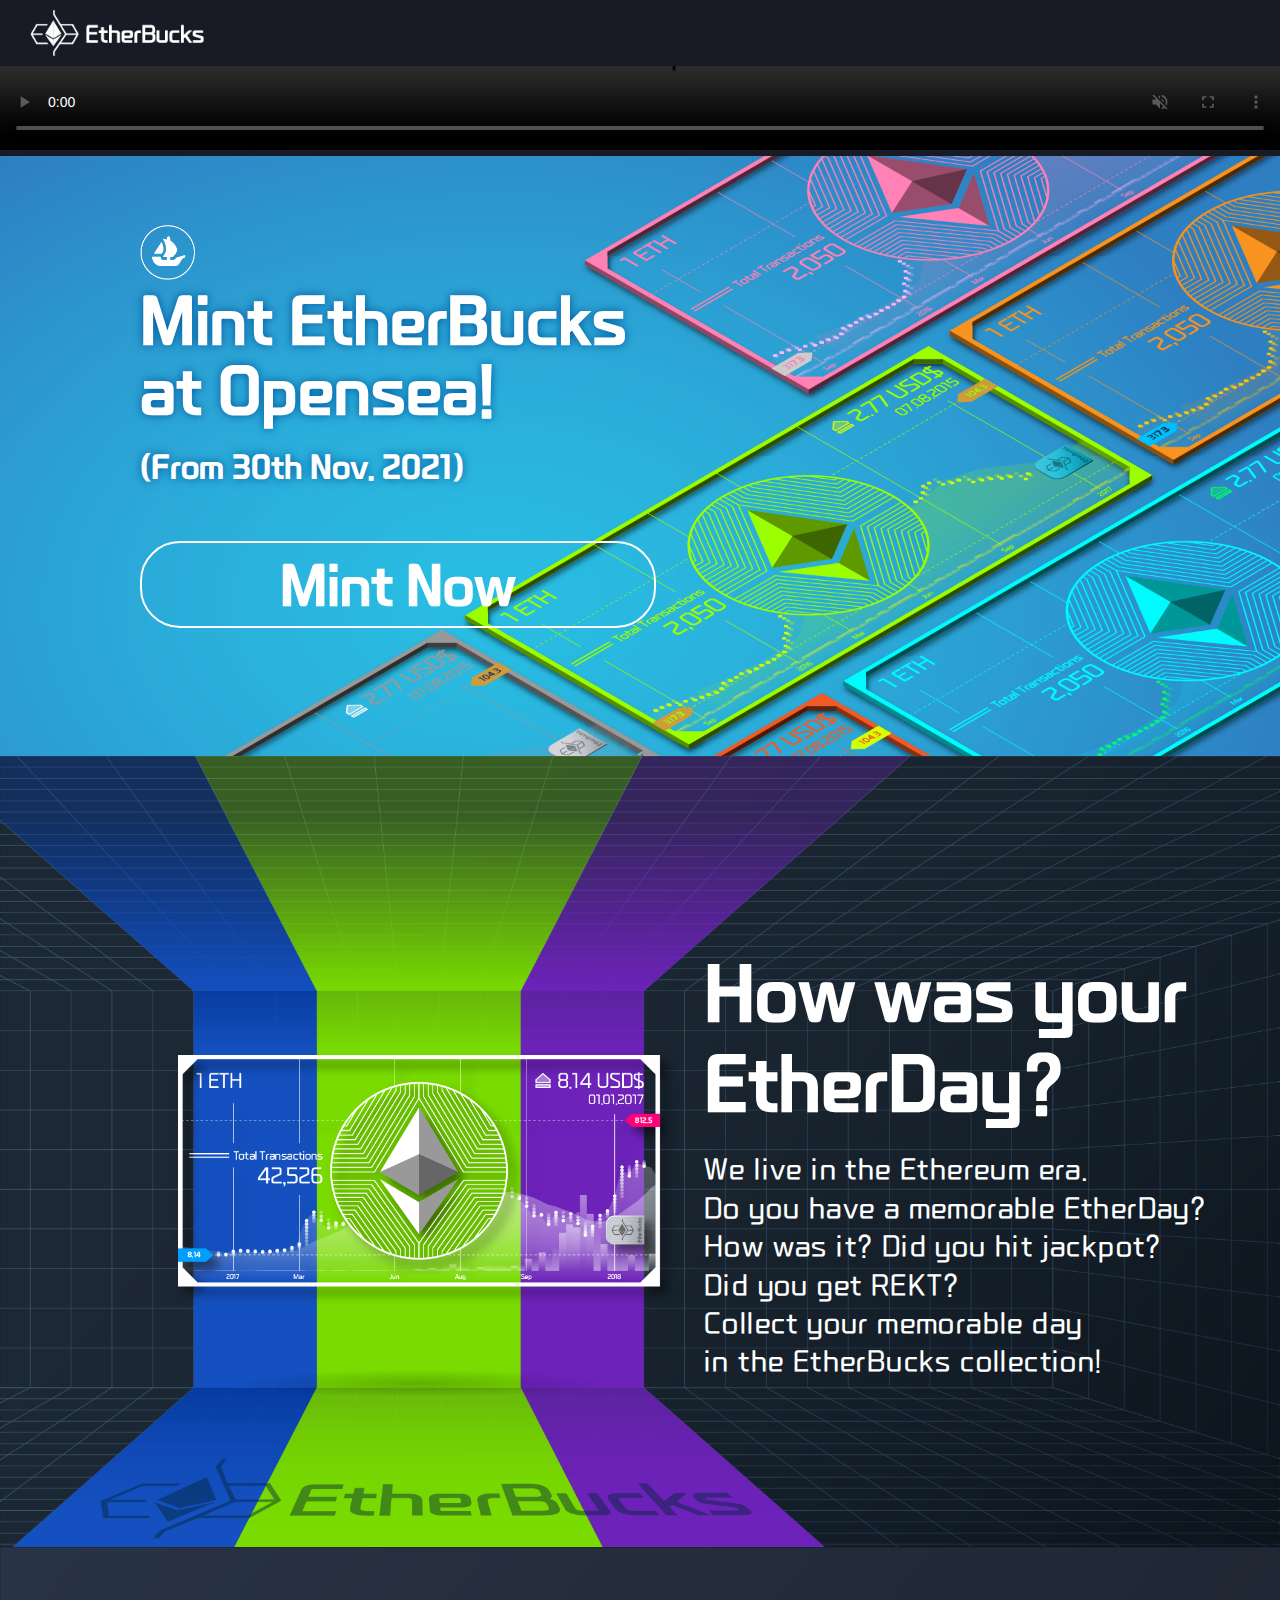
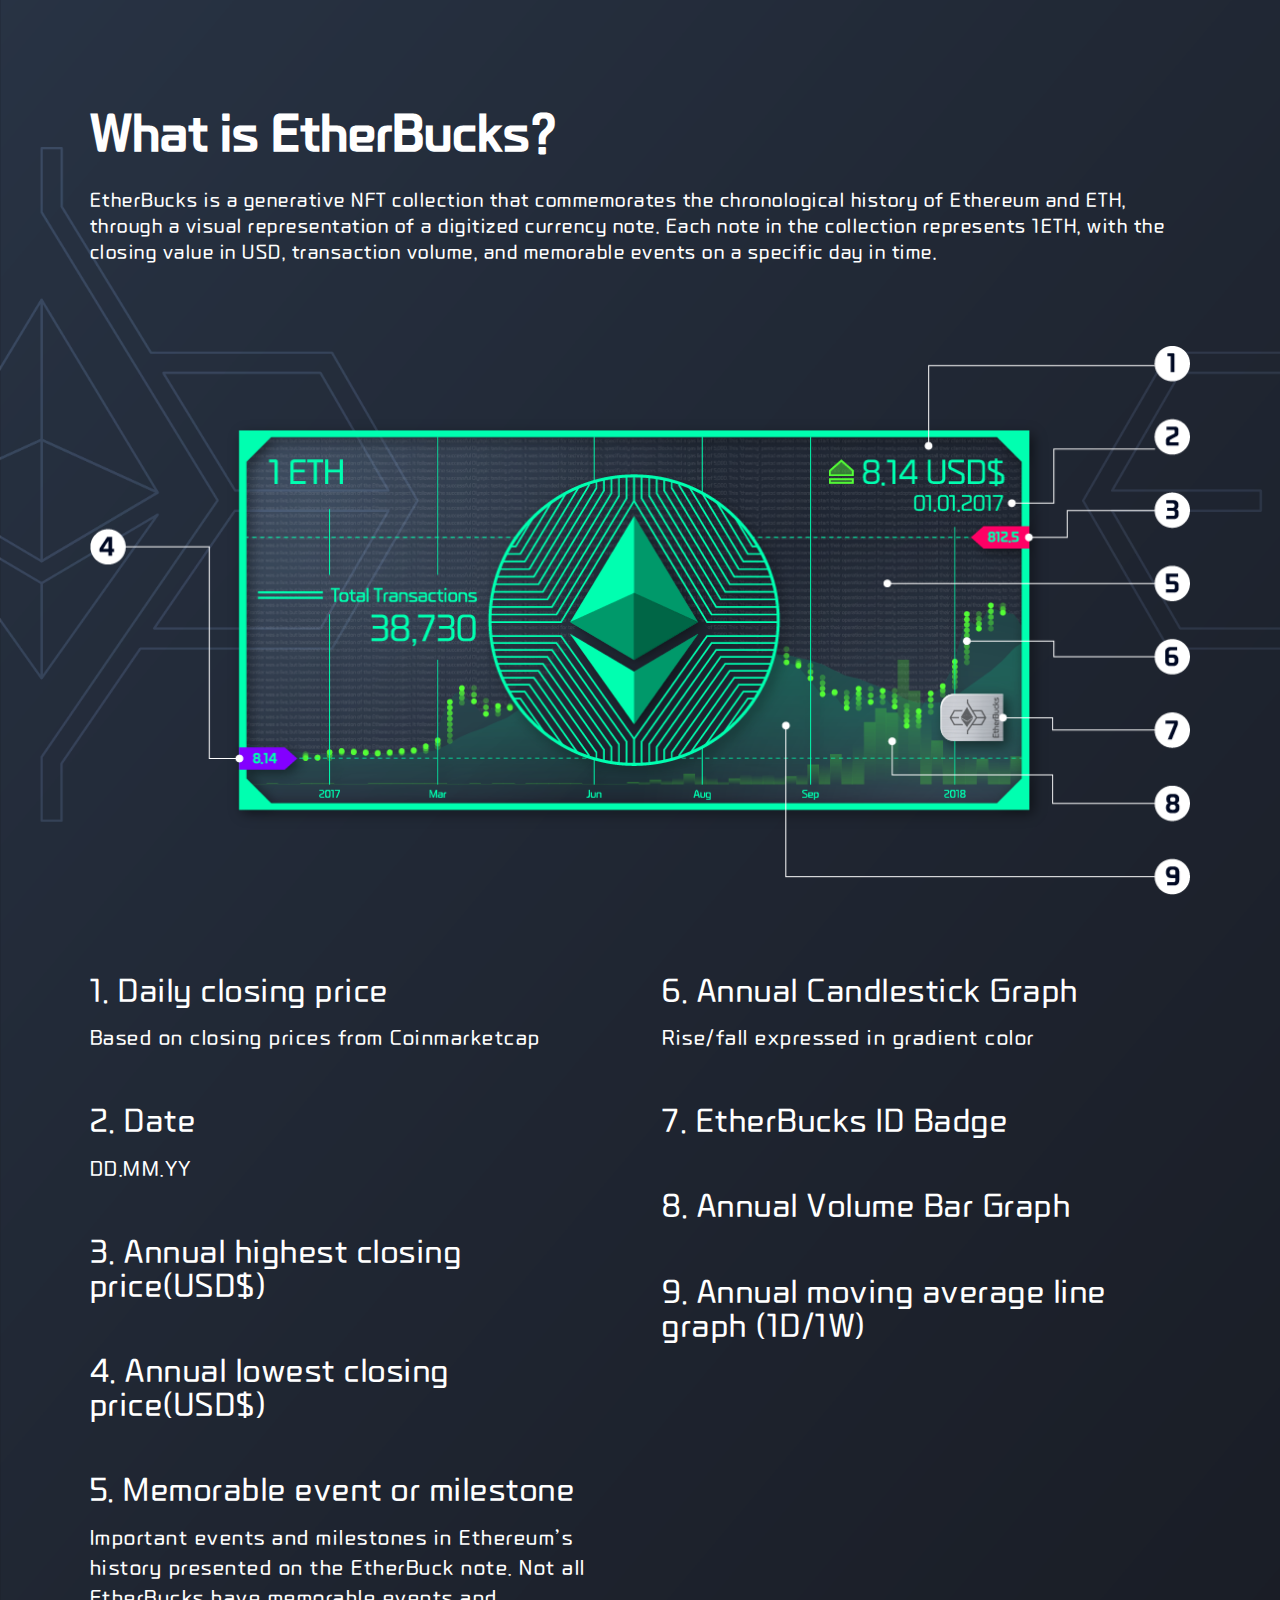
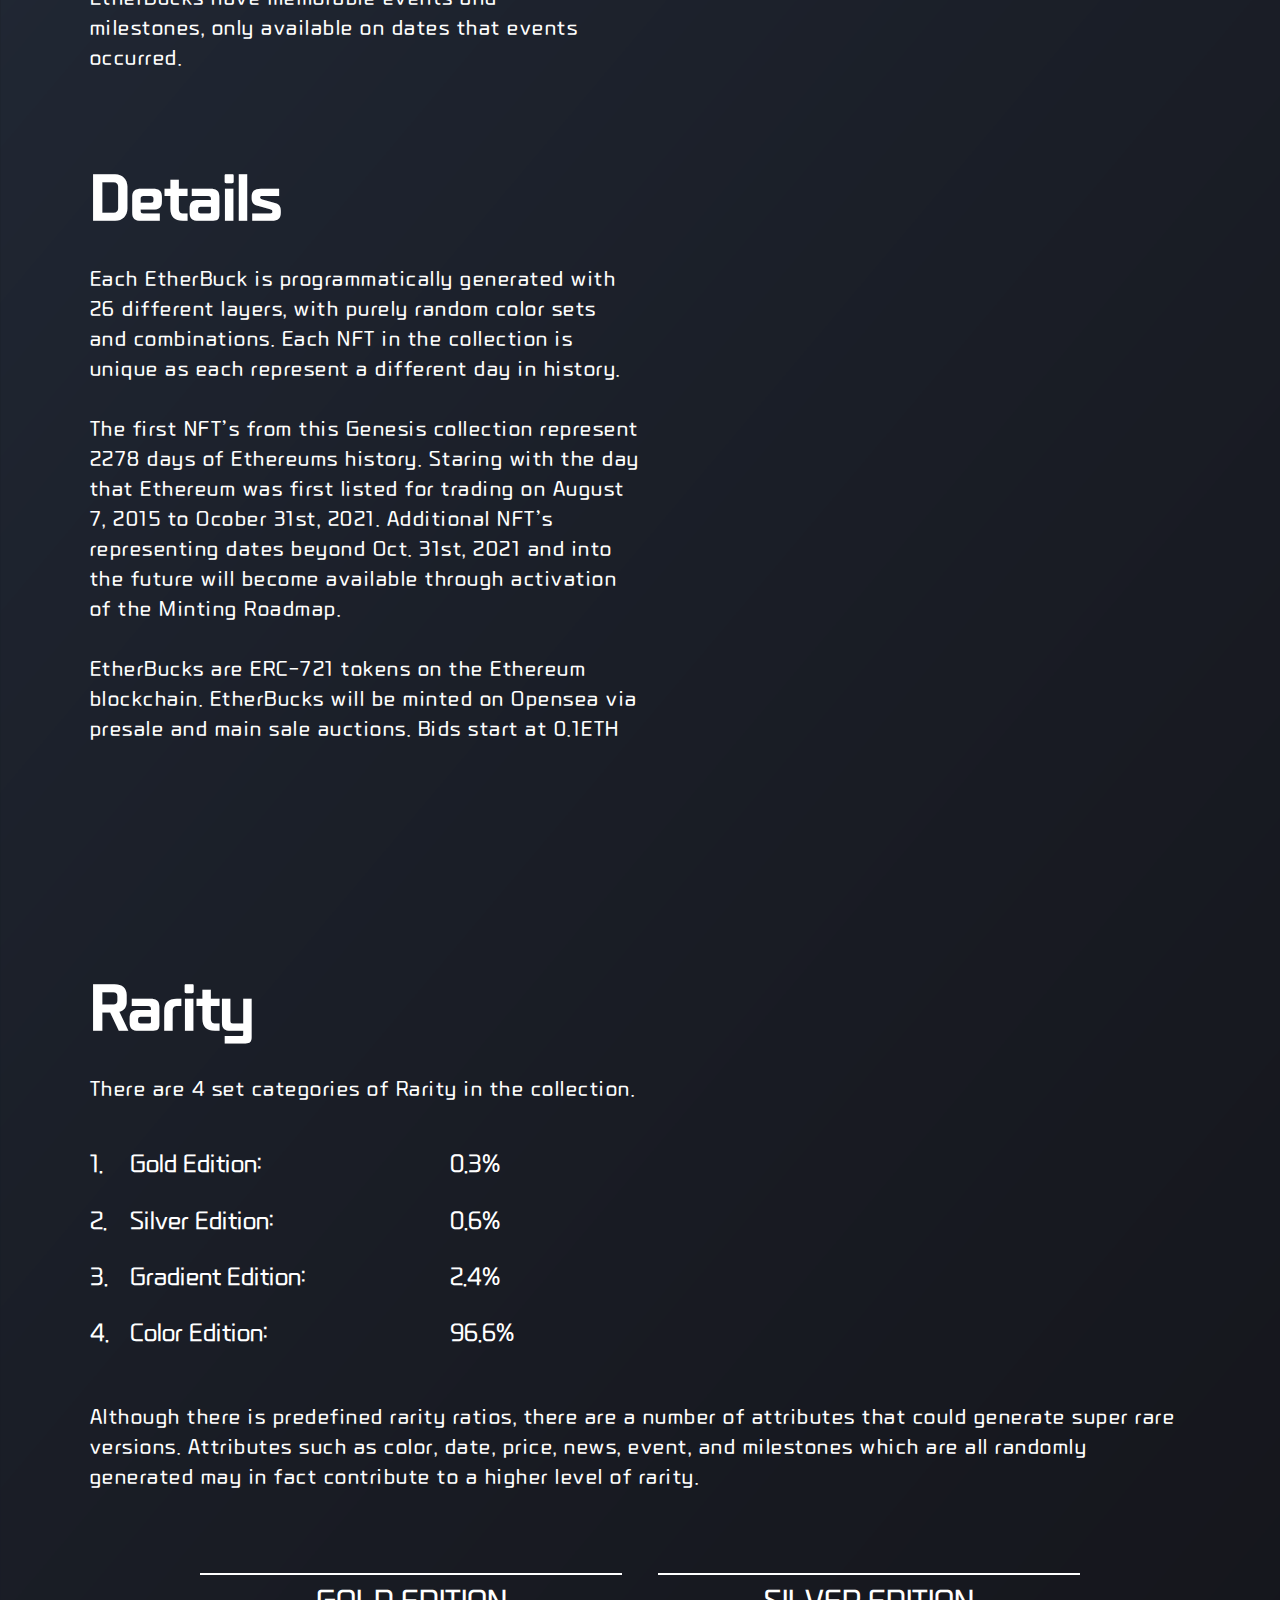
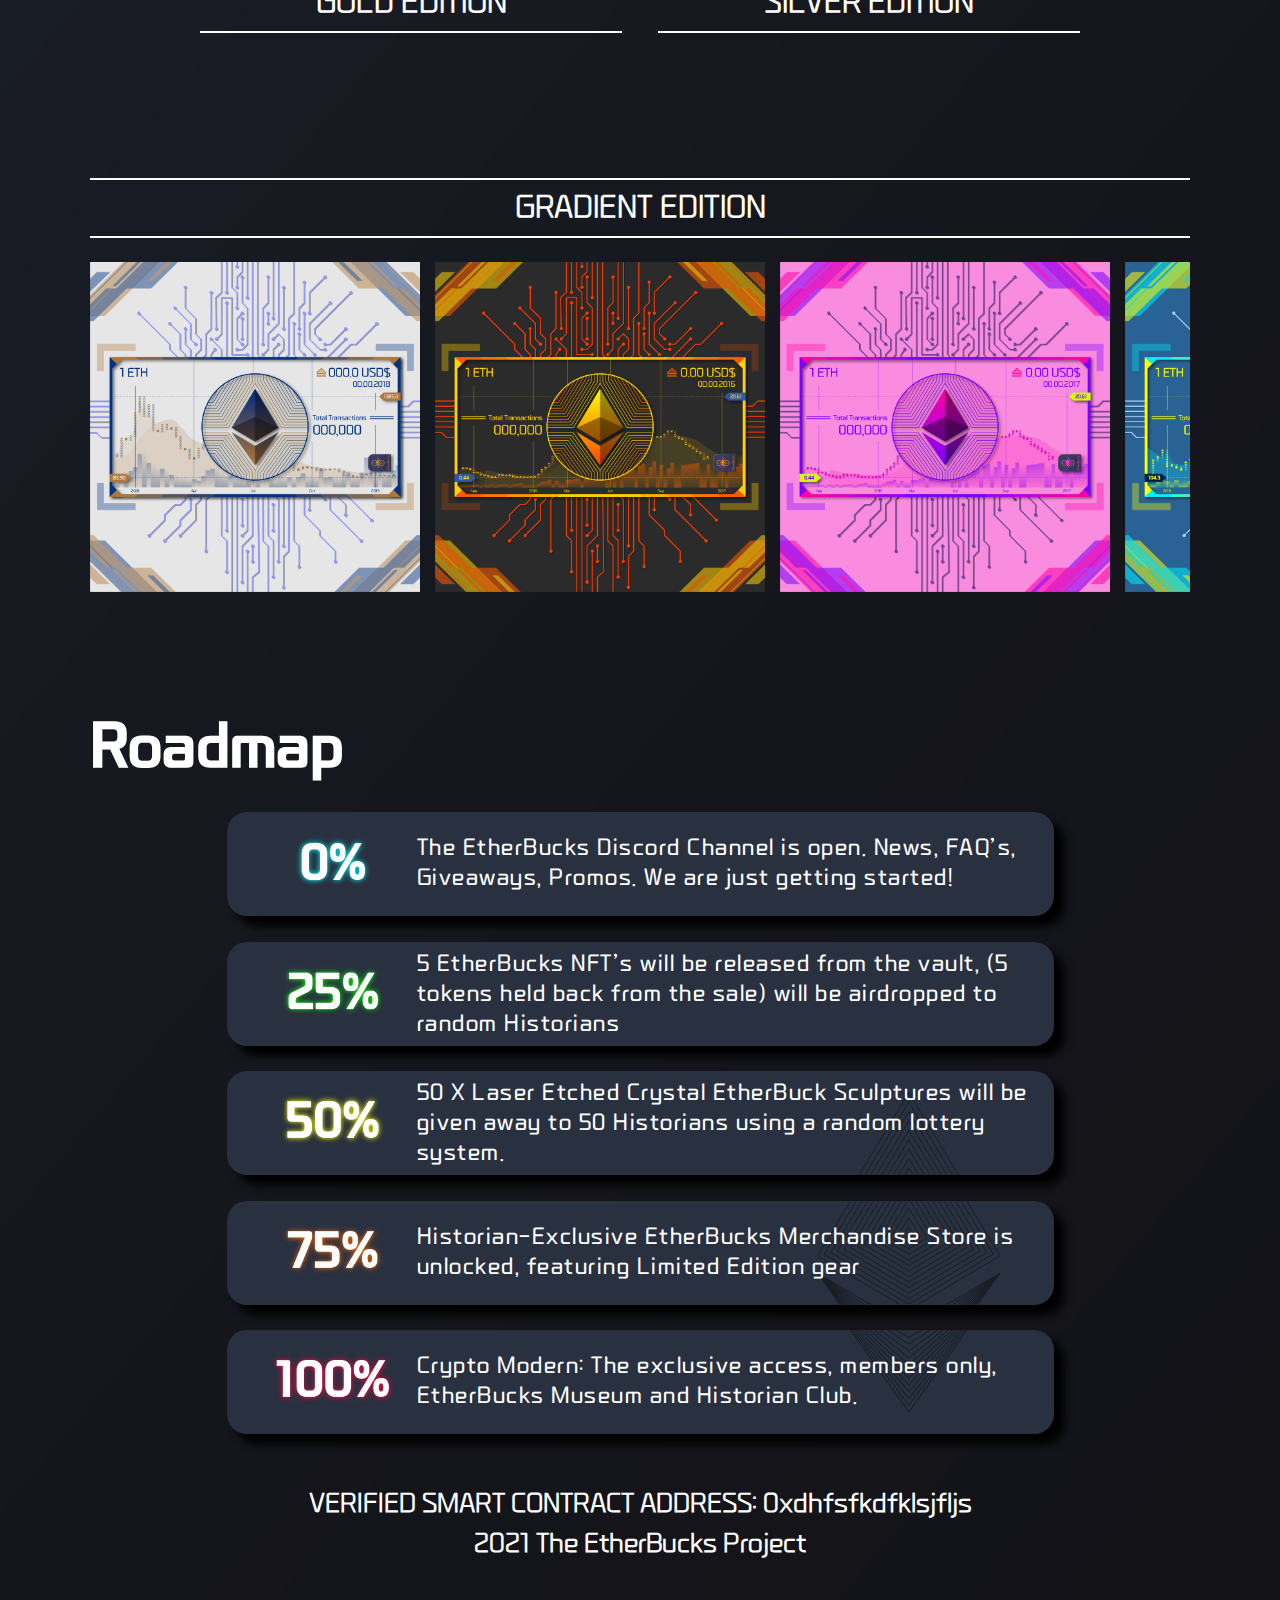
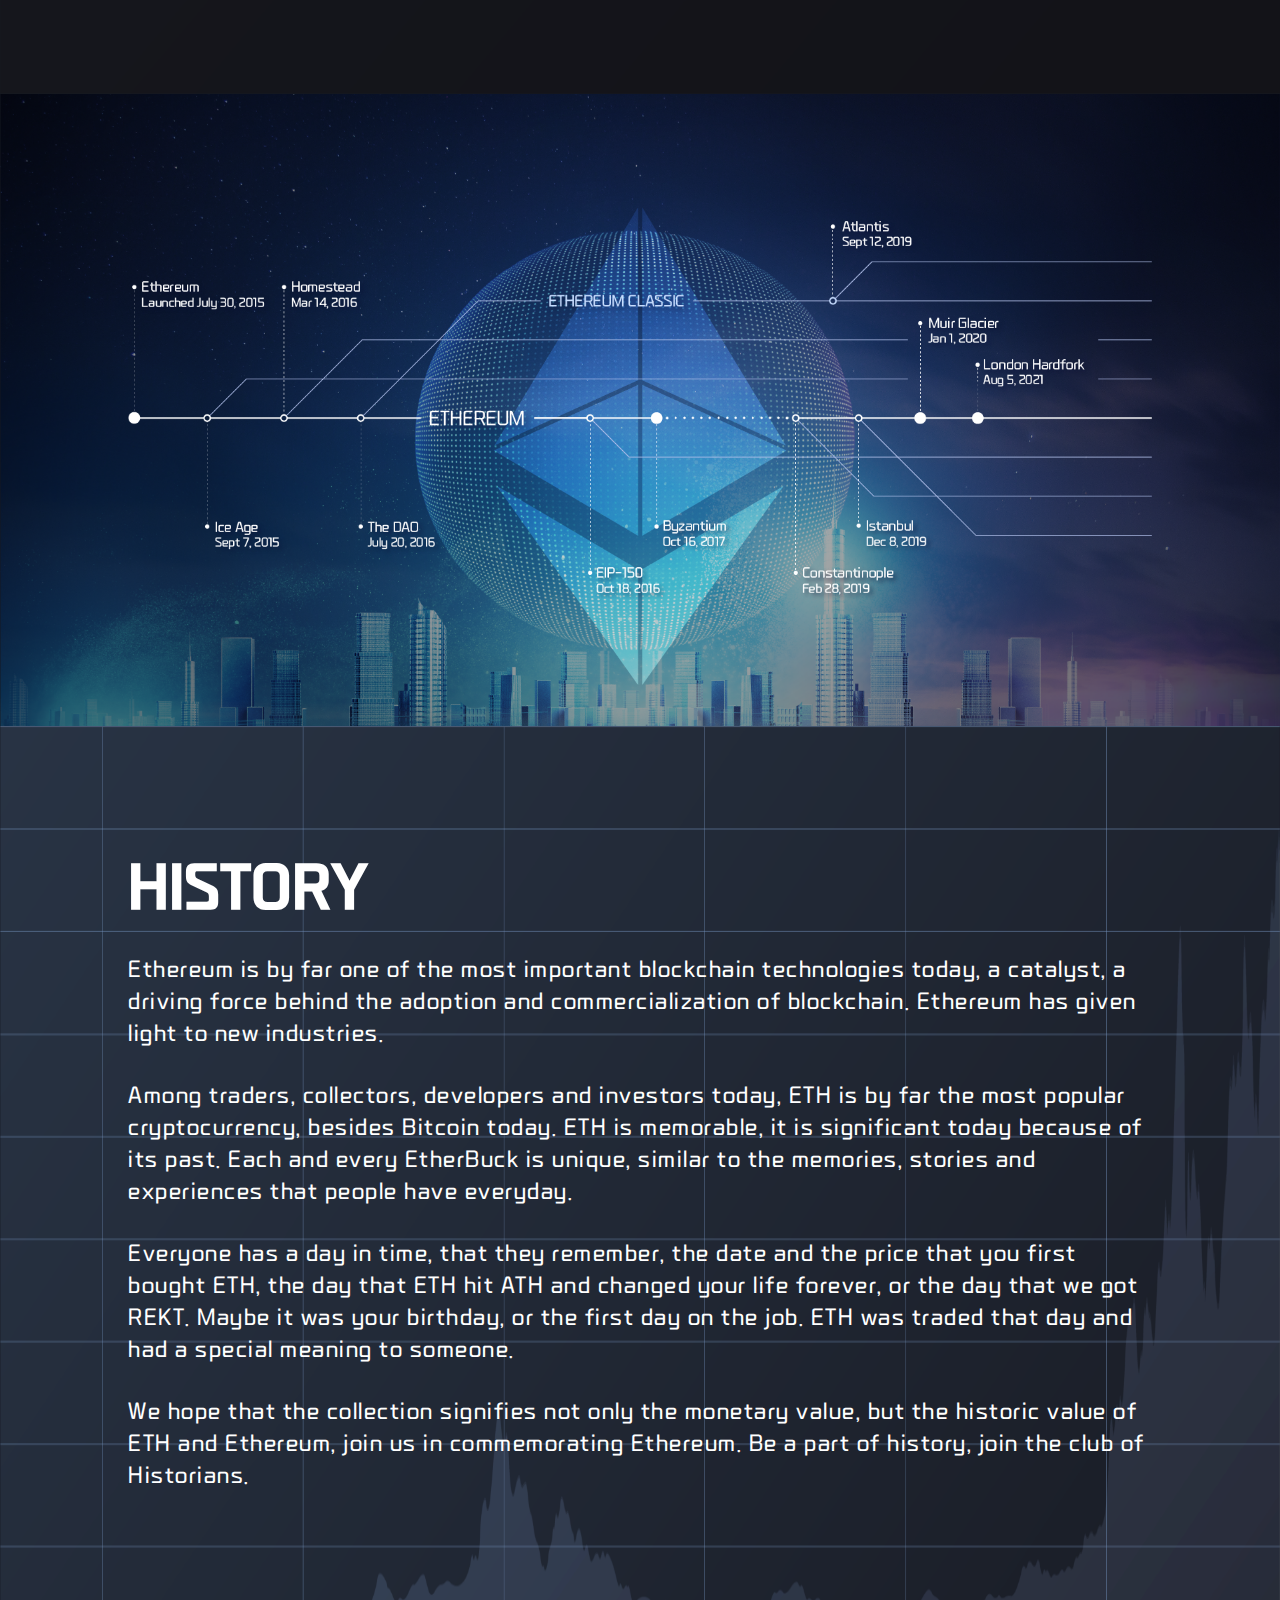
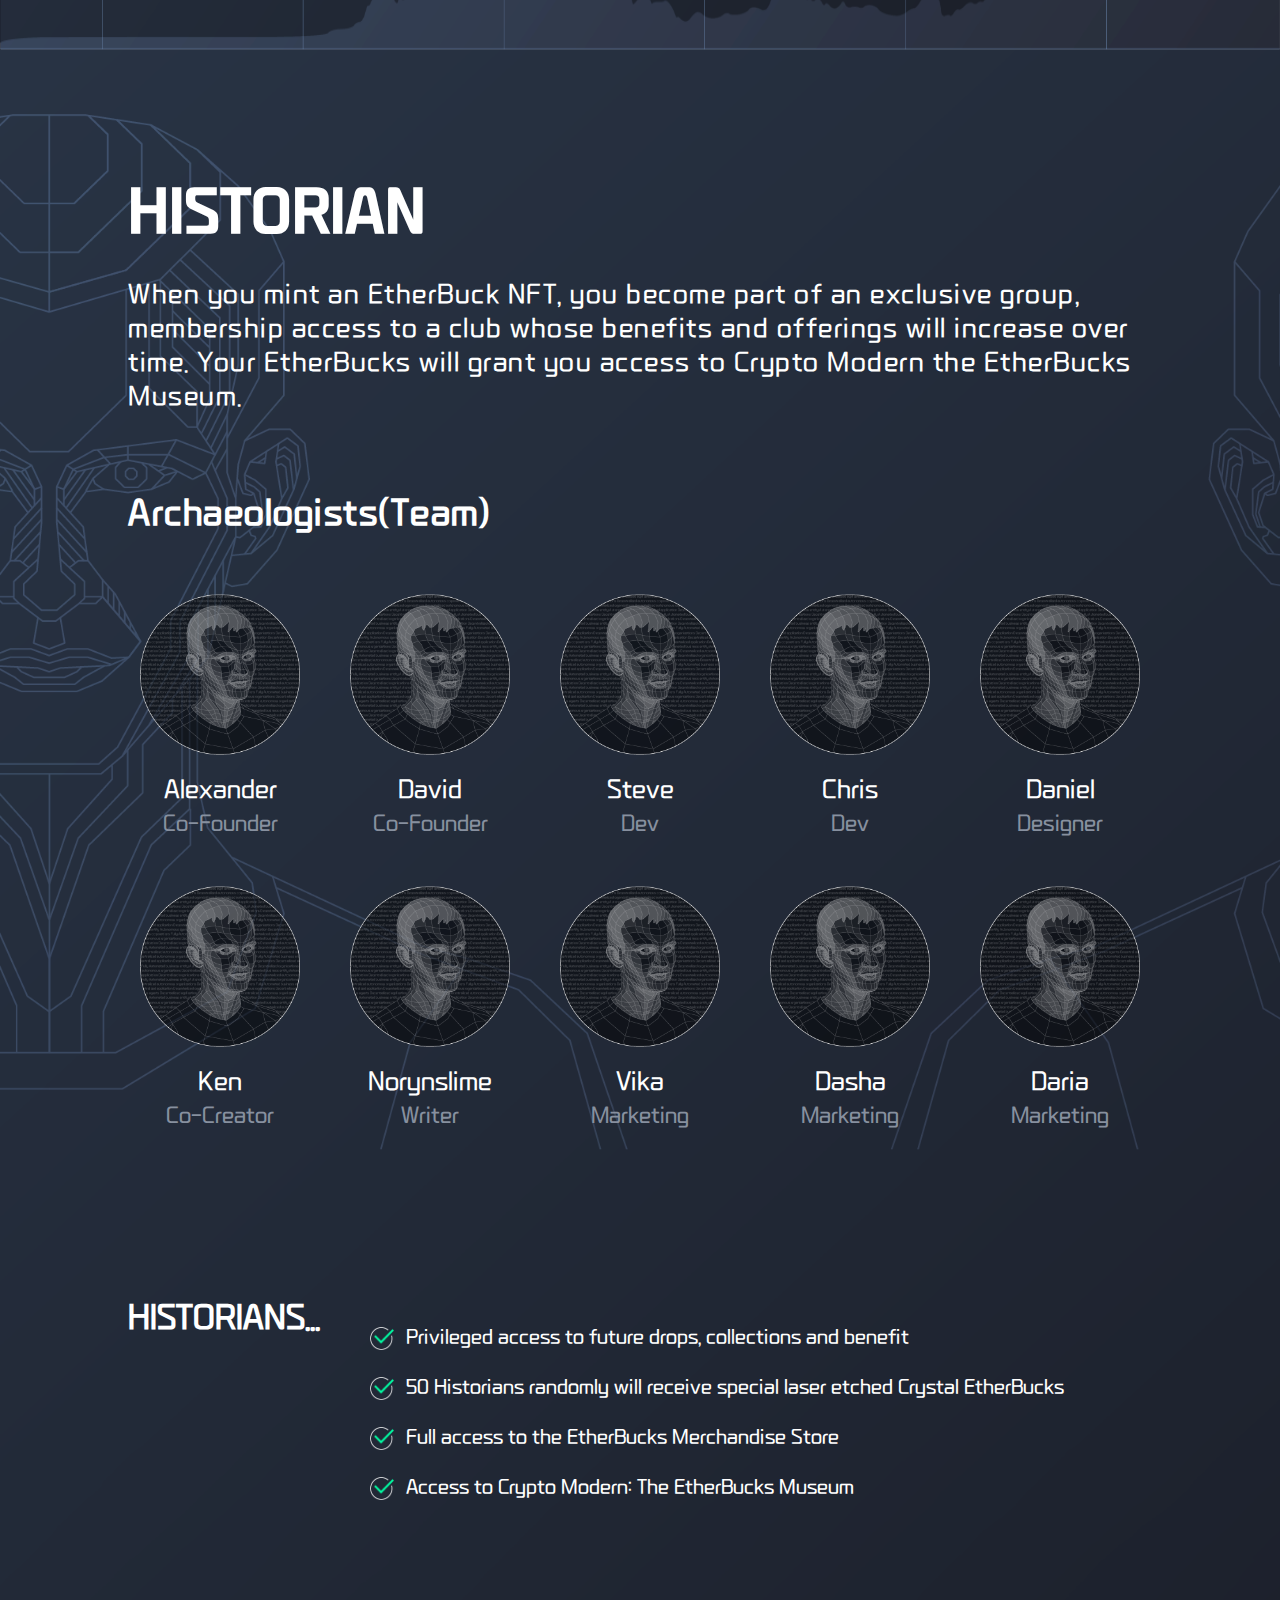
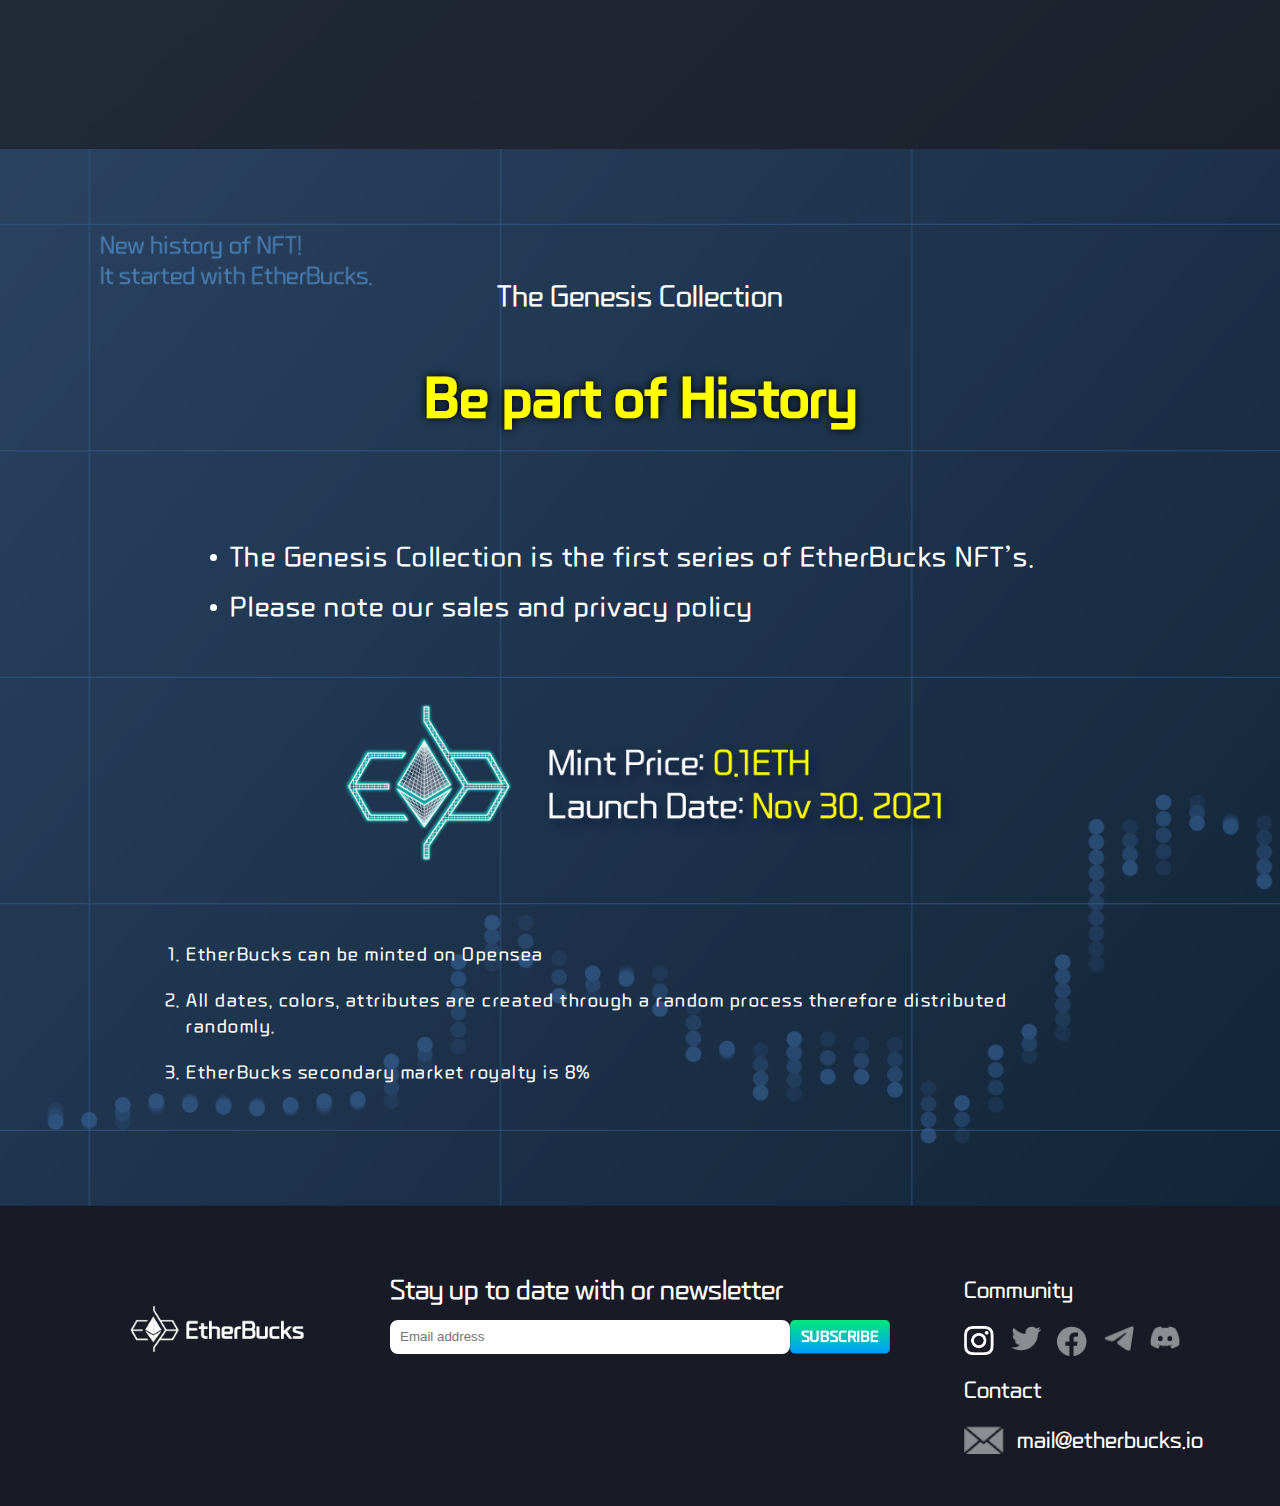
==== commit b0f3434f: "sub plus" ====
--- a/index.html
+++ b/index.html
@@ -18,7 +18,9 @@
     <div id="wrap">
         <header id="header">
             <h1 class="logo">
-                <img src="images/ether-bucks-logo.png" alt="EtherBucks">
+                <a href="#">
+                    <img src="images/ether-bucks-logo.png" alt="EtherBucks">
+                </a>
             </h1>
             <button class="mobi_button"></button>
             <nav class="gnb">
@@ -44,11 +46,14 @@
                         <img class="cont1_logo" src="images/opensea-logo.png" alt="EtherBucks logo">
                         <span class="title">
                             <img class="cont1_logo" src="images/opensea-logo.png" alt="EtherBucks logo">
-                            Mint EtherBucks</br>
+                            Mint EtherBucks<br>
                             at Opensea!
                         </span>
-                        <span class=sub_title>(From 30th Nov. 2021)</span>                        
-                        <img class="mint-btn" src="images/mint-btn.png" alt="">
+                        <span class=sub_title>(From 30th Nov. 2021)</span>
+                        <a href="#" class="mint" id="mintIn">
+                            <!-- <img class="mint-btn" src="images/mint-btn.png" alt=""> -->
+                            Mint Now
+                        </a>
                     </p>
                 </div>
             </section>
@@ -62,15 +67,15 @@
                             EtherDay?
                         </span>
                         <span class="sub_title mobi">
-                            We live in the Ethereum era.</br>
-                            Do you have a memorable EtherDay?</br>
-                            How was it? Did you hit jackpot? Did you get REKT? </br>
+                            We live in the Ethereum era.<br>
+                            Do you have a memorable EtherDay?<br>
+                            How was it? Did you hit jackpot? Did you get REKT? <br>
                             Collect your memorable day in the EtherBucks collection!
                         </span>
                         <span class="sub_title tab">
-                            We live in the Ethereum era.</br>
-                            Do you have a memorable EtherDay?</br>
-                            How was it? Did you hit jackpot?<br>Did you get REKT? </br>
+                            We live in the Ethereum era.<br>
+                            Do you have a memorable EtherDay?<br>
+                            How was it? Did you hit jackpot?<br>Did you get REKT? <br>
                             Collect your memorable day<br>in the EtherBucks collection!
                         </span>
                     </p>
@@ -142,12 +147,12 @@
                             Each EtherBuck is programmatically generated with 26 different layers,
                             with purely random color sets and combinations.
                             Each NFT in the collection is unique as each represent a different day in history.
-                            </br></br>
+                            <br><br>
                             The first NFT’s from this Genesis collection represent 2278 days of Ethereums history.
                             Staring with the day that Ethereum was first listed for trading on August 7, 2015 to Ocober 31st, 2021.
                             Additional NFT’s representing dates beyond Oct. 31st, 2021 and into the future will become available through
                             activation of the Minting Roadmap.
-                            </br></br>
+                            <br><br>
                             EtherBucks are ERC-721 tokens on the Ethereum blockchain.
                             EtherBucks will be minted on Opensea via presale and main sale auctions.
                             Bids start at 0.1ETH
@@ -176,7 +181,7 @@
                                 <span class="ratios">2.4%</span>
                             </li>
                             <li>
-                                <span class="num">4.&nbsp</span>
+                                <span class="num">4.&nbsp;</span>
                                 <span class="type color">Color Edition:</span>
                                 <span class="ratios">96.6%</span>
                             </li>
@@ -246,7 +251,7 @@
                             </li>
                         </ul>
                         <p class="roadmap-description">
-                            VERIFIED SMART CONTRACT ADDRESS: 0xdhfsfkdfklsjfljs</br>
+                            VERIFIED SMART CONTRACT ADDRESS: 0xdhfsfkdfklsjfljs<br>
                             2021 The EtherBucks Project
                           </p>
                       </div>
@@ -431,7 +436,6 @@
                     </div>
                   </div>
                 </div>
-            </div>
         </footer>
     </div>
     <div id="mobile_sideMenu">
@@ -483,5 +487,8 @@
             <img class="closeBtn" src="images/close.png" alt="">
         </div>
     </div>
+    <div id="wait_pop">
+        <img src="images/popupimg.png" alt="">
+    </div>
 </body>
 </html>--- a/css/style.css
+++ b/css/style.css
@@ -2,18 +2,10 @@
 
 #wrap{width: 100%;}
 
-
 /* 스마트폰 세로 */
 
-#header{position: fixed; z-index: 300; width: 100%; height: 46px; background: #181B25; padding: 10px 0;}
-
-.logo{width: 174px; height: 46px; box-sizing: content-box; padding-left: 30px;}
-.logo img{width: 100%; height: auto;}
-
-.gnb{display: none;}
-
-.mobi_button{width: 30px; height: 30px; border: none; background: none; position: absolute; top: 50%; right: 5%; transform: translateY(-50%); background: url(../images/menu.png) no-repeat center /contain; cursor: pointer;}
-
+
+/* container */
 #container{padding-top: 66px; background: #181B25;}
 
 section h2{display: none;}
@@ -32,7 +24,10 @@
 
 .cont1_inner p .sub_title{font-size: 5vw;}
 
-.cont1 .mint-btn{width: 50%; margin-top: 40px;}
+.cont1 .mint{display: block; width: 40vw; height: 6.5vw; margin-top: 5vw; border-radius: 40px; text-align: center; font-size: 4vw; line-height: 7vw; border: 2px solid #fff; color: #fff;}
+.cont1 .mint:hover{background-color: #2b9fd2;}
+.cont1 .mint-btn{}
+
 
 .cont2_inner{background: url(../images/mainbanner-back-mobile.png) no-repeat 0 0/cover; position: relative;}
 
@@ -41,7 +36,7 @@
 .cont2_inner .main-banner-title{height: 52vw; padding-top: 5.3vw; padding-left: 48.5vw; color: #fff;}
 
 .cont2_inner .main-banner-title .title{display: block; font-size: 6vw; line-height: 8vw; font-family: "sebang-bold";}
-.cont2_inner .main-banner-title .sub_title{display: block; font-size: 2.8vw; line-height: 4vw; margin-top: 1.6vw;}
+.cont2_inner .main-banner-title .sub_title{display: block; font-size: 2.8vw; line-height: 4vw; margin-top: 1.6vw; letter-spacing: 1px;}
 
 .cont2_inner .main-banner-title .sub_title.tab{display: none;}
 
@@ -51,7 +46,7 @@
 .what{margin-bottom: 40px;}
 .what p{color: #fff;}
 .cont3_title{font-size: 6vw; line-height: 10vw; margin-bottom: 14px; font-family: "sebang-bold";}
-.cont3_sub_title{font-size: 3vw; line-height: 4.5vw; letter-spacing: 1.2px; margin-bottom: 50px;}
+.cont3_sub_title{font-size: 3vw; line-height: 4.5vw; letter-spacing: 1px; margin-bottom: 50px;}
 .cont3_img{margin-bottom: 50px;}
 
 .what ul li{margin-bottom: 6vw;}
@@ -79,7 +74,7 @@
 
 .edition-tablet-mobile{overflow: hidden; margin-bottom: 40px;}
 .edition-tablet-mobile-box{display: flex; left: -40%;}
-.edition-tablet-mobile-img {width: 30%; margin-right: 15px;}
+.edition-tablet-mobile-img {width: 45%; margin-right: 15px;}
 
 .roadmap{padding-bottom: 40px;}
 .roadmap p{color: #fff;}
@@ -94,11 +89,11 @@
 
 
 .road_text li span{display: block; font-size: 2.6vmin; line-height: 3.5vw;}
-.road_text li:nth-of-type(1) span{padding: 2vw 3vw 2vw 23.5vw;}
+.road_text li:nth-of-type(1) span{padding: 3.5vw 3vw 2vw 23.5vw;}
 .road_text li:nth-of-type(2) span{padding: 2vw 3vw 2vw 23.5vw;}
-.road_text li:nth-of-type(3) span{padding: 2vw 3vw 2vw 23.5vw;}
-.road_text li:nth-of-type(4) span{padding: 2vw 3vw 2vw 23.5vw;}
-.road_text li:nth-of-type(5) span{padding: 3vw 3vw 2vw 23.5vw;}
+.road_text li:nth-of-type(3) span{padding: 3.5vw 3vw 2vw 23.5vw;}
+.road_text li:nth-of-type(4) span{padding: 5vw 3vw 2vw 23.5vw;}
+.road_text li:nth-of-type(5) span{padding: 5vw 3vw 2vw 23.5vw;}
 
 .roadmap-description{text-align: center; font-size: 2vw; line-height: 4.5vw;}
 
@@ -125,7 +120,7 @@
 
 .profile-box p{ text-align: center;}
 
-.profile-box .name{font-size: 4vw; color: #fff; margin: 10px 0 3vw;}
+.profile-box .name{font-size: 4vw; color: #fff; margin: 10px 0 1.5vw;}
 .profile-box .sub-profile{color: #87909f; font-size: 3vw; line-height: 4vw;}
 
 .profile-box:nth-of-type(10){margin: 0 auto;}
@@ -133,59 +128,35 @@
 .historian_s{}
 .historian_s h4{color: #fff; font-size: 4vw; line-height: 6vw; margin-bottom: 6vw; color: #fff;}
 
-.historian_s li{padding-left: 6vw; background: url(../images/check-box.png) no-repeat 0 2px/ 4vw 4vw; color: #fff; margin-bottom: 2vw;}
+.historian_s li{padding-left: 6vw; background: url(../images/check-box.png) no-repeat 0 2px/ 4vw 4vw; color: #fff; margin-bottom: 4vw;}
 .historian_s li p{font-size: 3.4vw; line-height: 5vw;}
 
 .contact{padding: 40vw 10vw 20vw; background: url(../images/cont6-back-mobile.png) no-repeat 0 0/ cover;}
 
 .contact .title{text-align: center; font-size: 4vw; color: #fff; padding-top: 40px;}
-.contact h4{text-align: center; font-size: 8vw; color: #ff0; text-shadow: 0 0 10px #000; padding: 6vw 0 10vw; font-family: "sebang-bold"}
+.contact h4{text-align: center; font-size: 7vw; color: #ff0; text-shadow: 0 0 8px #000; padding: 6vw 0 10vw; font-family: "sebang-bold"; line-height: 8vw;}
 
 .contact ul{width: 94%; margin: 0 auto;}
 .contact ul li{list-style: disc; color: #fff; font-size: 4vw; line-height: 5vw; margin-bottom: 4vw; letter-spacing: 1.5px;}
 
-.contact img{display: block; width: 98%; height: auto; margin: 0 auto; margin-bottom: 4vw;}
+.contact img{display: block; width: 98%; height: auto; margin: 4vw auto;}
 
 .contact ol{width: 94%; margin: 0 auto;}
-.contact ol li{list-style: decimal; color: #fff; font-size: 4vw; line-height: 5vw; margin-bottom: 2vw; letter-spacing: 1.5px;}
-
-#footer{background: #181B25; padding: 6vw 10vw;}
-#footer h5{display: none;}
-.middle-box p{text-align: center; font-size: 4vw; color: #fff; margin-bottom: 4vw;}
-
-.subscribe-box{display: flex; width: 100%; justify-content: space-around; padding: 2vw; border-radius: 5px; box-sizing: border-box;}
-.subscribe-box input{box-sizing: border-box; border: 0 none; width: 100%; z-index: 10; padding: 0 10px; border: none;}
-
-.subscribe-box img{width: 100px; height: auto;}
-
-.community-text, .contact-text{color: #fff; font-size: 4vw; line-height: 5vw; padding: 6vw 0 4vw;}
-
-.icon-box{width: 80%; margin: 0 auto; display: flex; justify-content: space-between;}
-.icon-box img{width: 8vw; height: auto;}
-
-.mail-box img{width: 8vw; height: auto;}
-.mail-box p{display: inline-block; color: #fff; font-size: 4vw; line-height: 5vw;}
-
-
-/* ======================= mobile slide menu======================= */
-#mobile_sideMenu{background: rgba(0, 0, 0, 0.8); width: 100%; height: 100vh; position: fixed; top: 0; left: 0; z-index: 300; display: none;}
-
-.gnb_mobile{width: 60vw; height: 100vh; position: absolute; top: 0; right: 0; background: #27354F; padding-top: 50px; transform: translateX(100%);}
-
-.gnb_mobile nav ul{padding: 4vw 4vw;}
-.gnb_mobile nav li{text-align: center; padding: 5vw 0;}
-.gnb_mobile nav li:last-child{border-bottom: 1px solid #fff; padding-bottom: 10vw;}
-.gnb_mobile nav li a{color: #fff; font-size: 2.4vmax;}
-
-.side_sns{padding: 4vw 4vw;}
-
-.closeBtn{width: 36px; height: 36px; position: absolute; top: 20px; right: 20px;}
-
-.side_sns ul{display: flex; justify-content: space-between; width: 80%; margin: 0 auto; margin-bottom: 6vw;}
-.side_sns ul li{width: 30px;}
-.side_sns ul:nth-of-type(2){width: 50%;}
-
-.gnb_mobile .mail-box{width: 48vw; margin: 0 auto;}
+.contact ol li{list-style: decimal; color: #fff; font-size: 4vw; line-height: 5vw; margin-bottom: 4vw; letter-spacing: 1.5px;}
+
+#wait_pop{width: 100%; height: 100%; position: fixed; top: 0; left: 0;  background: rgba(0, 0, 0, .8); z-index: 600; display: none;}
+
+#wait_pop img{width: 60vw; height: auto; position: absolute; top: 50%; left: 50%; transform: translate(-50%, -50%); border-radius: 50px;}
+
+
+
+@media screen and (min-width:453px){
+    .road_text li:nth-of-type(2) span{padding: 3.5vw 3vw 2vw 23.5vw;}
+}
+
+@media screen and (max-width:452px){
+    .road_text li:nth-of-type(5) span{padding: 3vw 3vw 2vw 23.5vw;}
+}
 
 @media screen and (min-width:576px) {
     /* 스마트폰 가로 */
@@ -217,24 +188,14 @@
     
     .profile-box:nth-of-type(9), .profile-box:nth-of-type(10){margin: 0 12vw}
 
-    .historian_s li p{font-size: 2.4vw;}
+    .historian_s li{background-size: 3.6vw 3.6vw; padding-left: 5vw;}
+    .historian_s li p{font-size: 2.4vw; line-height: 4vw;}
 
     .contact ul li{font-size: 3vw;}
     .contact ol li{font-size: 3vw;}
     
-    .icon-box{width: 460px; margin: 0 0 0 50px;}
-    .icon-box img{width: 40px;}
-
-    .mail-box img{width: 40px;}
-    .mail-box p{margin-left: 10px; font-size: 20px; line-height: 30px;}
-    .community-text, .contact-text{font-size: 20px; line-height: 30px;}
-    
-    .gnb_mobile nav li{padding: 3vw 0;}
-    .gnb_mobile nav li:last-child{padding-bottom: 4vw;}
-
-    .side_sns{padding: 0 2vw;}
-    .side_sns ul{width: 50%;}
-    .side_sns ul:nth-of-type(2){width: 34%;}
+    
+    
 }
 
 
@@ -242,17 +203,6 @@
 @media screen and (min-width:768px) {
     /* 타블렛 */
     .cont3 .what{padding-top: 60px;}
-    .mobi_button{display: none;}
-    #header{width: 100%; background: #181B25; position: fixed; z-index: 300; display: flex; justify-content: space-between;}
-
-    .logo img{width: auto; height: 100%;}
-
-    .gnb{display: block; width: 400px; height: 65px; padding-right: 30px;}
-    .gnb ul{display: flex; justify-content: space-between;}
-    .gnb li{line-height: 65px;}
-    .gnb li a{font-size: 14px; color: #747A91; font-family: "sebang";}
-    .gnb li:hover a{color: #fff; font-family: "sebang-bold";}
-    .gnb li.active a{font-family: "sebang-bold"; color: #fff;}
     
     .cont1{background: url(../images/background.png) no-repeat 0 0/cover;}
     .cont1 .cont1_logo{width: 55px; height: 55px;}
@@ -298,6 +248,8 @@
     .rarity ul li span{font-size: 2.4vmin;}
     .rarity_description{line-height: 3vw;}
     .edition-title{font-size: 28px; margin-bottom: 24px;}
+
+    .edition-tablet-mobile-img{width: 30%;}
 
     .road_text li span{padding: 3.4vw 6vw 2vw 23vw;}
 
@@ -320,17 +272,16 @@
     .profile-box .name{font-size: 2.6vw;}
     .profile-box .sub-profile{font-size: 2.2vw; line-height: 3vw;}
 
-    .historian_s li{background-position: 0 6px;}
-
-    .contact{background-image: url(../images/cont6-back-tablet.png);}
+    .historian_s li{background-position: 0 0;}
+
+    .contact{background-image: url(../images/cont6-back-tablet.png); padding-top: 14vw;}
     .contact ul li{font-size: 2.4vw; margin-bottom: 2vw;}
     .contact ol li{font-size: 2.4vw;}
 
     .contact .title{font-size: 3vmax;}
     .contact h4{font-size: 6vmax;}
 
-    .subscribe-box{width: 60%; margin: 0 auto;}
-    .middle-box p{font-size: 24px; line-height: 30px; margin-bottom: 20px;}
+    
 }
 
 
@@ -433,20 +384,6 @@
     .contact ol{width: 84%;}
     .contact ol li{font-size: 16px; line-height: 26px; margin-bottom: 20px;}
 
-    /* footer */
-
-    #footer{padding: 50px 100px; display: flex; justify-content: space-around;}
-    #footer h5{display: block; width: 10%; margin-top: 50px;}
-
-    .middle-box{width: 46%;margin-top: 20px;}
-    .middle-box p{text-align: left;}
-
-    .subscribe-box{width: 100%; padding: 0; }
-    .right-box{width: 20%}
-
-    .community-text, .contact-text{padding: 20px 0;}
-    .icon-box {width: 100%; margin: 0;}
-    .icon-box img{width: 30px; height: auto;}
-    .mail-box img{width: 40px; height: auto;}
-}
-
+    
+}
+
--- a/css/common.css
+++ b/css/common.css
@@ -1,3 +1,5 @@
+@charset "utf-8";
+
 @font-face {
     src: url('../font/sebang.otf') format('truetype');
     font-family: "sebang";
@@ -7,3 +9,134 @@
     src: url('../font/sebang-bold.otf') format('truetype');
     font-family: "sebang-bold";
 }
+
+
+/* header */
+#header{position: fixed; z-index: 300; width: 100%; height: 46px; background: #181B25; padding: 10px 0;}
+
+.logo{width: 174px; height: 46px; box-sizing: content-box; padding-left: 30px;}
+.logo img{width: 100%; height: auto;}
+
+.gnb{display: none;}
+
+.mobi_button{width: 30px; height: 30px; border: none; background: none; position: absolute; top: 50%; right: 5%; transform: translateY(-50%); background: url(../images/menu.png) no-repeat center /contain; cursor: pointer;}
+
+#mint_home{font-size: 14px; color: #747A91;position: absolute; top: 34px; right: 5%;}
+#mint_home:hover{color: #fff; font-family: "sebang-bold";}
+
+
+/* footer */
+
+#footer{background: #181B25; padding: 6vw 10vw;}
+#footer h5{display: none;}
+.middle-box p{text-align: center; font-size: 4vw; color: #fff; margin-bottom: 4vw;}
+
+.subscribe-box{display: flex; width: 100%; justify-content: space-around; padding: 2vw; border-radius: 5px; box-sizing: border-box;}
+.subscribe-box input{box-sizing: border-box; border: 0 none; width: 100%; z-index: 10; padding: 0 10px; border: none; border-radius: 8px;}
+
+.subscribe-box img{width: 100px; height: auto;}
+
+.community-text, .contact-text{color: #fff; font-size: 4vw; line-height: 5vw; padding: 6vw 0 4vw;}
+
+.icon-box{width: 80%; margin: 0 auto; display: flex; justify-content: space-between;}
+.icon-box img{width: 8vw; height: auto;}
+
+.mail-box img{width: 8vw; height: auto;}
+.mail-box p{display: inline-block; color: #fff; font-size: 3vw; line-height: 5vw; margin-left: 1vw;}
+
+.right-box{display: none;}
+
+/* ======================= mobile slide menu======================= */
+#mobile_sideMenu{background: rgba(0, 0, 0, 0.8); width: 100%; height: 100vh; position: fixed; top: 0; left: 0; z-index: 300; display: none;}
+
+.gnb_mobile{width: 60vw; height: 100vh; position: absolute; top: 0; right: 0; background: #27354F; padding: 50px 0; transform: translateX(100%); overflow: auto;}
+
+.gnb_mobile nav ul{padding: 4vw 4vw;}
+.gnb_mobile nav li{text-align: center; padding: 5vw 0;}
+.gnb_mobile nav li:last-child{border-bottom: 1px solid #fff; padding-bottom: 10vw;}
+.gnb_mobile nav li a{color: #fff; font-size: 2.4vmax;}
+
+.side_sns{padding: 4vw 4vw;}
+
+.closeBtn{width: 36px; height: 36px; position: absolute; top: 20px; right: 20px; cursor: pointer;}
+
+.side_sns ul{display: flex; justify-content: space-between; width: 80%; margin: 0 auto; margin-bottom: 6vw;}
+.side_sns ul li{width: 30px;}
+.side_sns ul:nth-of-type(2){width: 50%;}
+
+.gnb_mobile .mail-box{width: 48vw; margin: 0 auto;}
+
+
+
+@media screen and (min-width:576px) {
+
+    /* footer */
+    .icon-box{width: 460px; margin: 0 0 0 50px;}
+    .icon-box img{width: 40px;}
+
+    .mail-box img{width: 40px;}
+    .mail-box p{margin-left: 10px; font-size: 20px; line-height: 30px;}
+    .community-text, .contact-text{font-size: 20px; line-height: 30px;}
+    
+
+
+    /* ======================= mobile slide menu======================= */
+    .gnb_mobile nav li{padding: 3vw 0;}
+    .gnb_mobile nav li:last-child{padding-bottom: 4vw;}
+
+    .side_sns{padding: 0 2vw;}
+    .side_sns ul{width: 50%;}
+    .side_sns ul:nth-of-type(2){width: 34%;}
+
+}
+
+
+
+@media screen and (min-width:768px) {
+    /* header */
+    .mobi_button{display: none;}
+    #header{width: 100%; background: #181B25; position: fixed; z-index: 300; display: flex; justify-content: space-between;}
+
+    .logo img{width: auto; height: 100%;}
+
+    .gnb{display: block; width: 400px; height: 65px; padding-right: 30px;}
+    .gnb ul{display: flex; justify-content: space-between;}
+    .gnb li{line-height: 65px;}
+    .gnb li a{font-size: 14px; color: #747A91; font-family: "sebang";}
+    .gnb li:hover a{color: #fff; font-family: "sebang-bold";}
+    .gnb li.active a{font-family: "sebang-bold"; color: #fff;}
+ 
+    /* footer */
+    .subscribe-box{width: 60%; margin: 0 auto;}
+    .middle-box p{font-size: 24px; line-height: 30px; margin-bottom: 20px;}
+    .right-box{display: block;}
+
+}
+
+
+@media screen and (min-width:1200px) {
+    /* footer */
+
+    #footer{padding: 50px 100px; display: flex; justify-content: space-around;}
+    #footer h5{display: block; width: 20%; margin-top: 50px;}
+
+    .middle-box{width: 60%;margin-top: 20px; padding: 0 50px;}
+    .middle-box p{width: 500px; text-align: left; margin: 0 auto; margin-bottom: 14px;}
+
+    .subscribe-box{width: 500px; padding: 0;}
+    .right-box{width: 20%}
+
+    .community-text, .contact-text{padding: 20px 0;}
+    .icon-box {width: 100%; margin: 0;}
+    .icon-box img{width: 30px; height: auto;}
+    .mail-box{width: 276px;}
+    .mail-box img{width: 40px; height: auto;}
+
+
+
+    .gnb{display: none;}
+    #mint_home{display: block;}
+
+
+
+}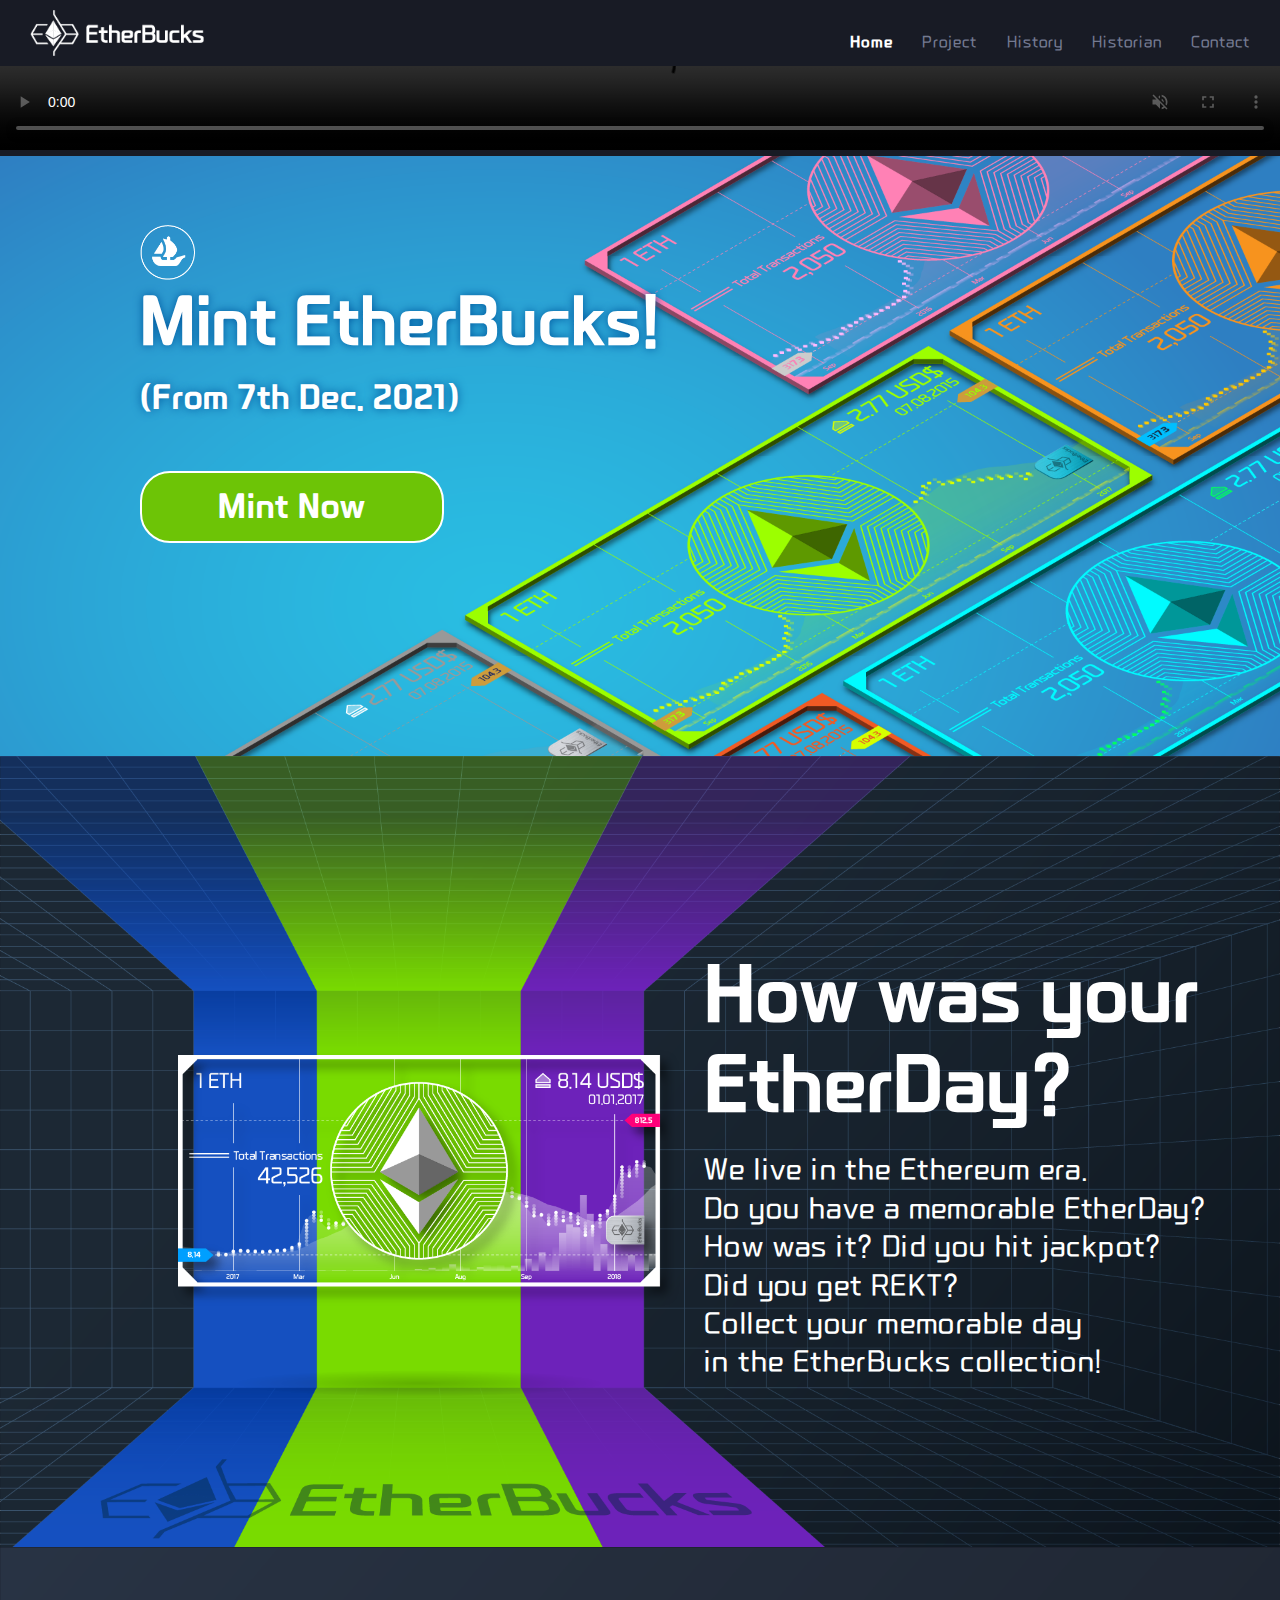
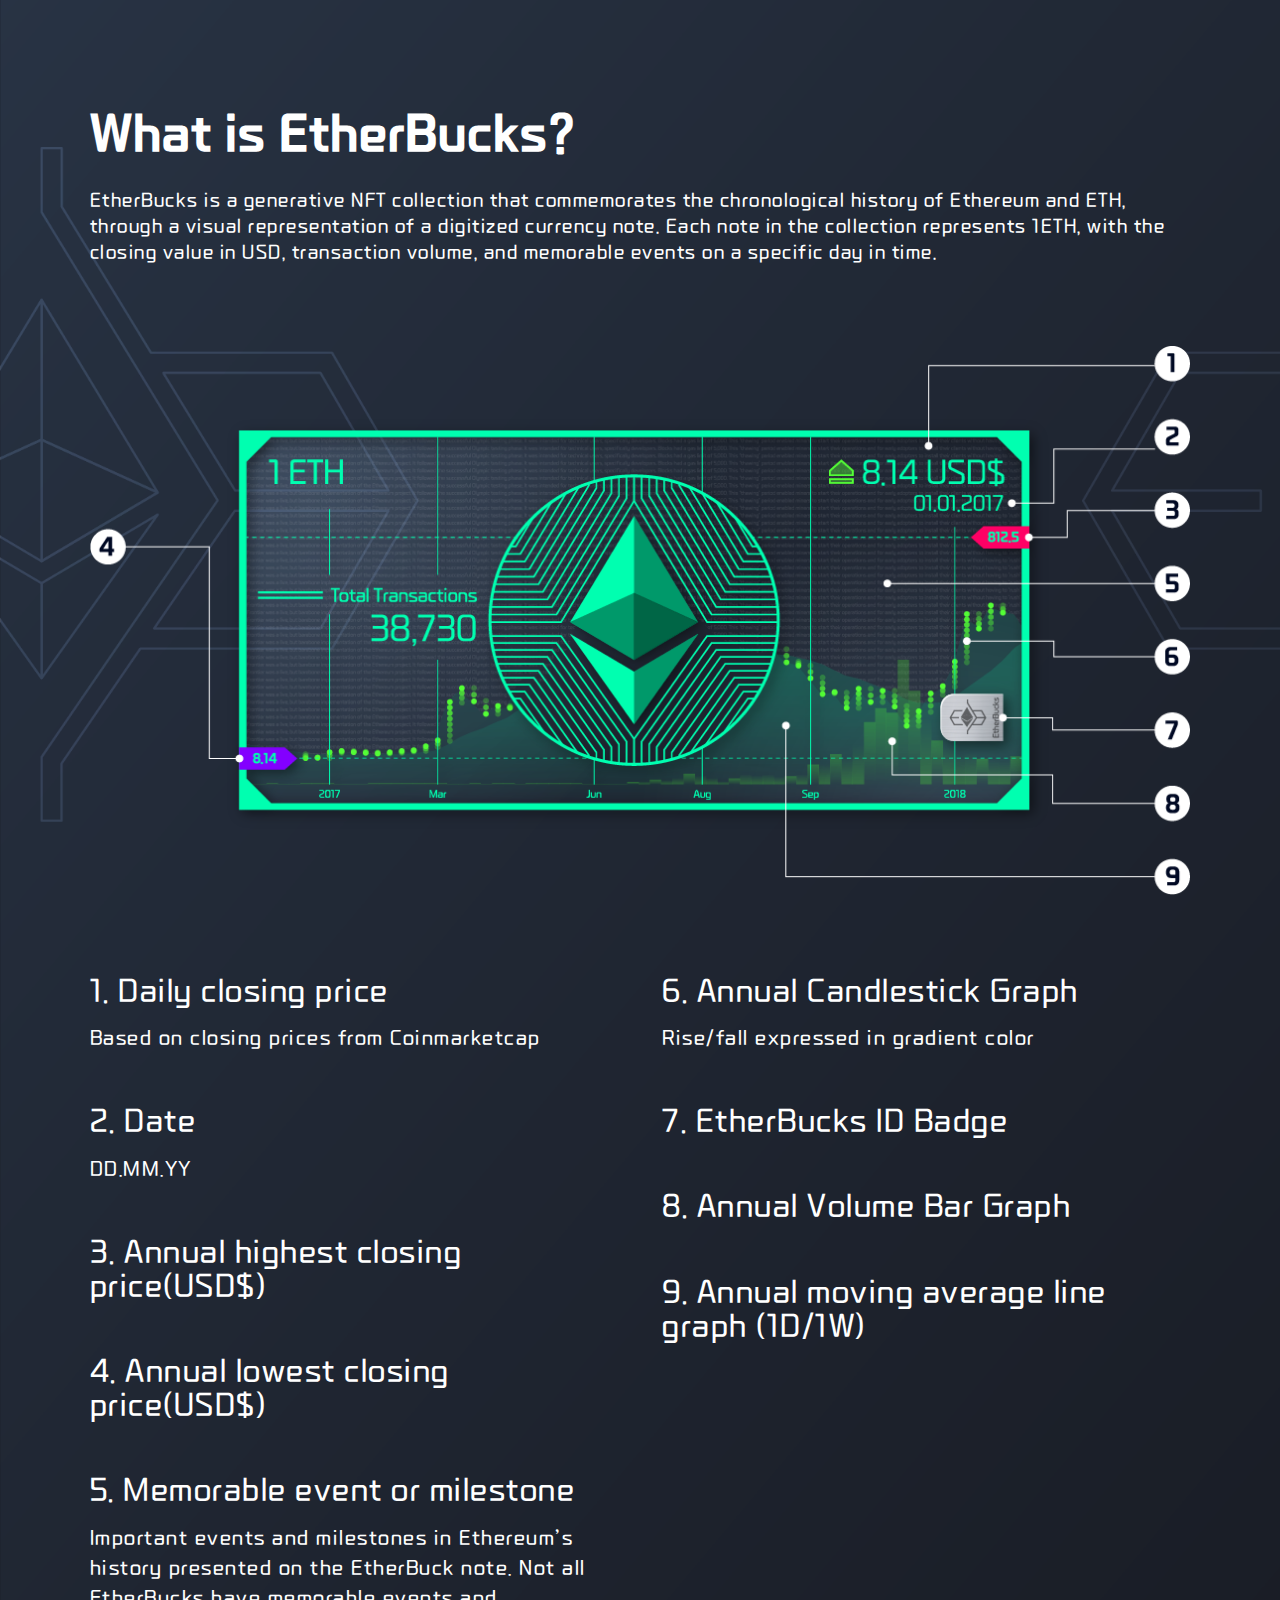
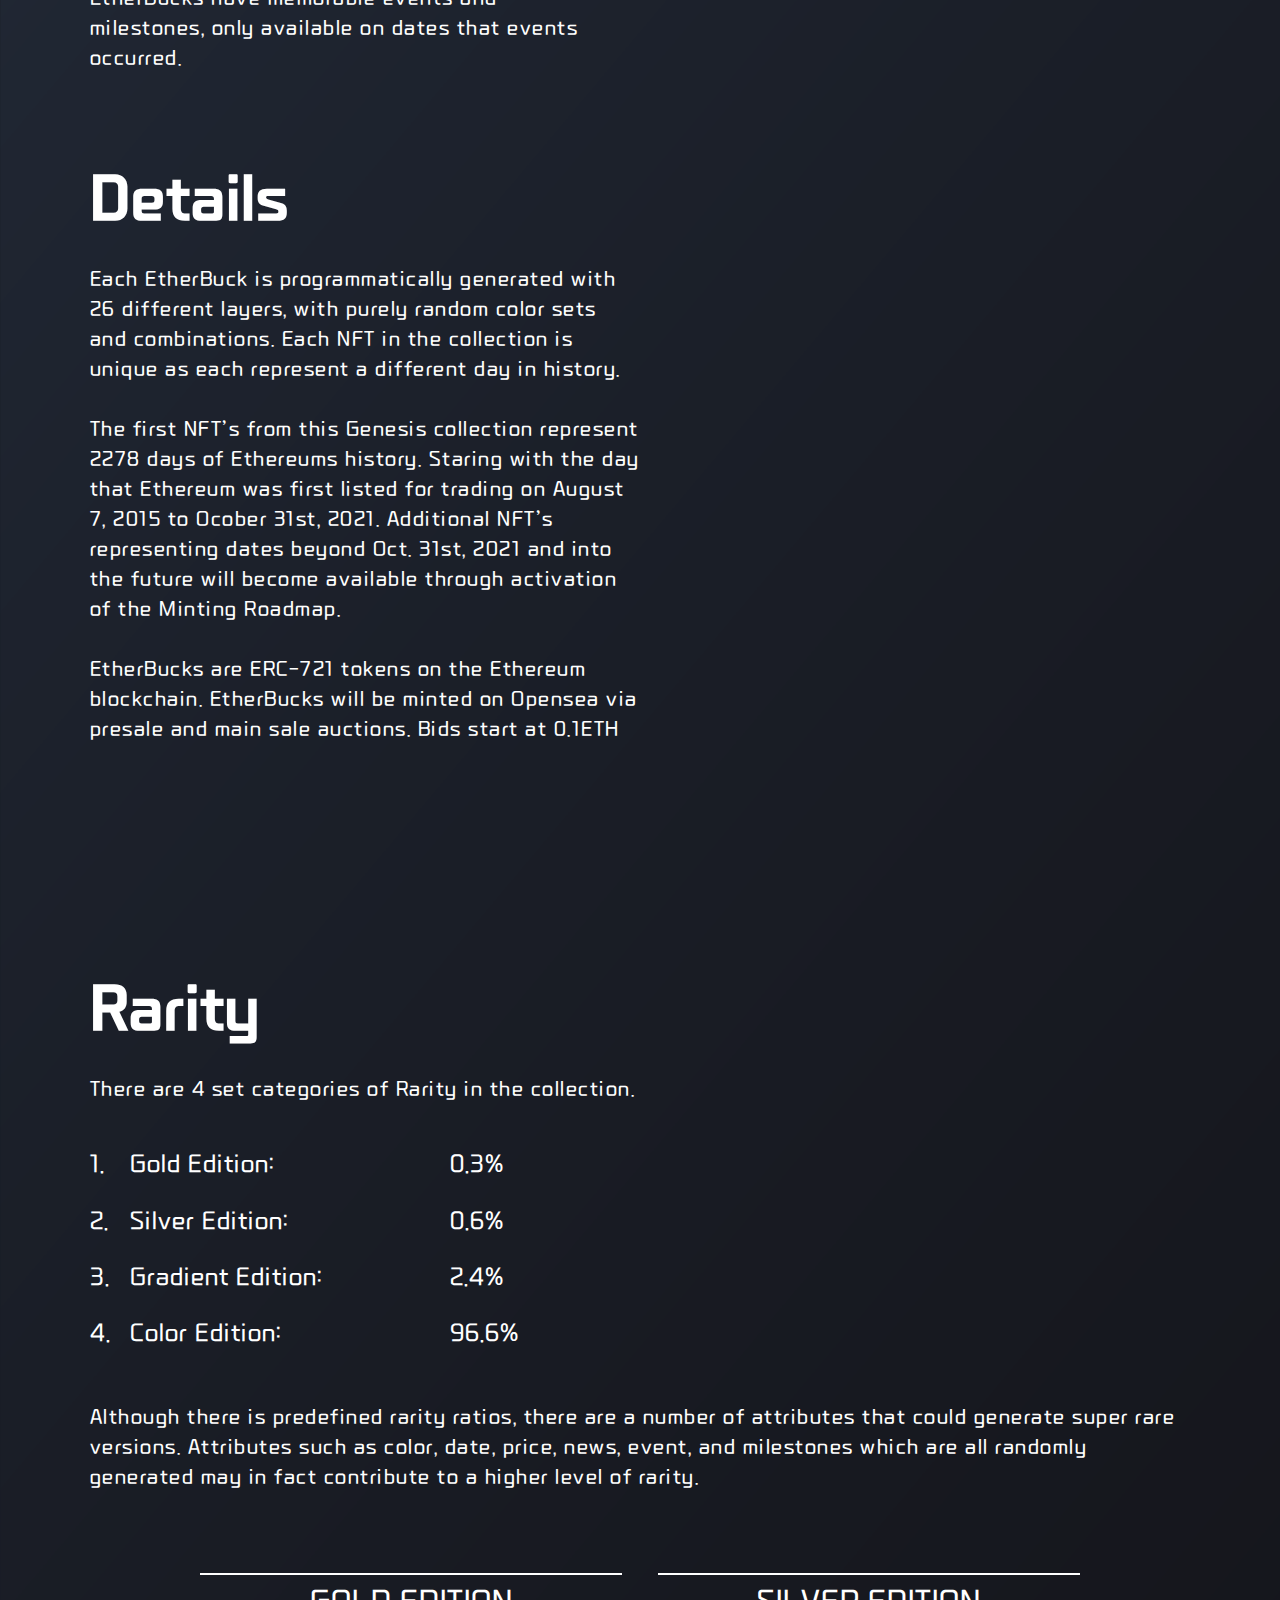
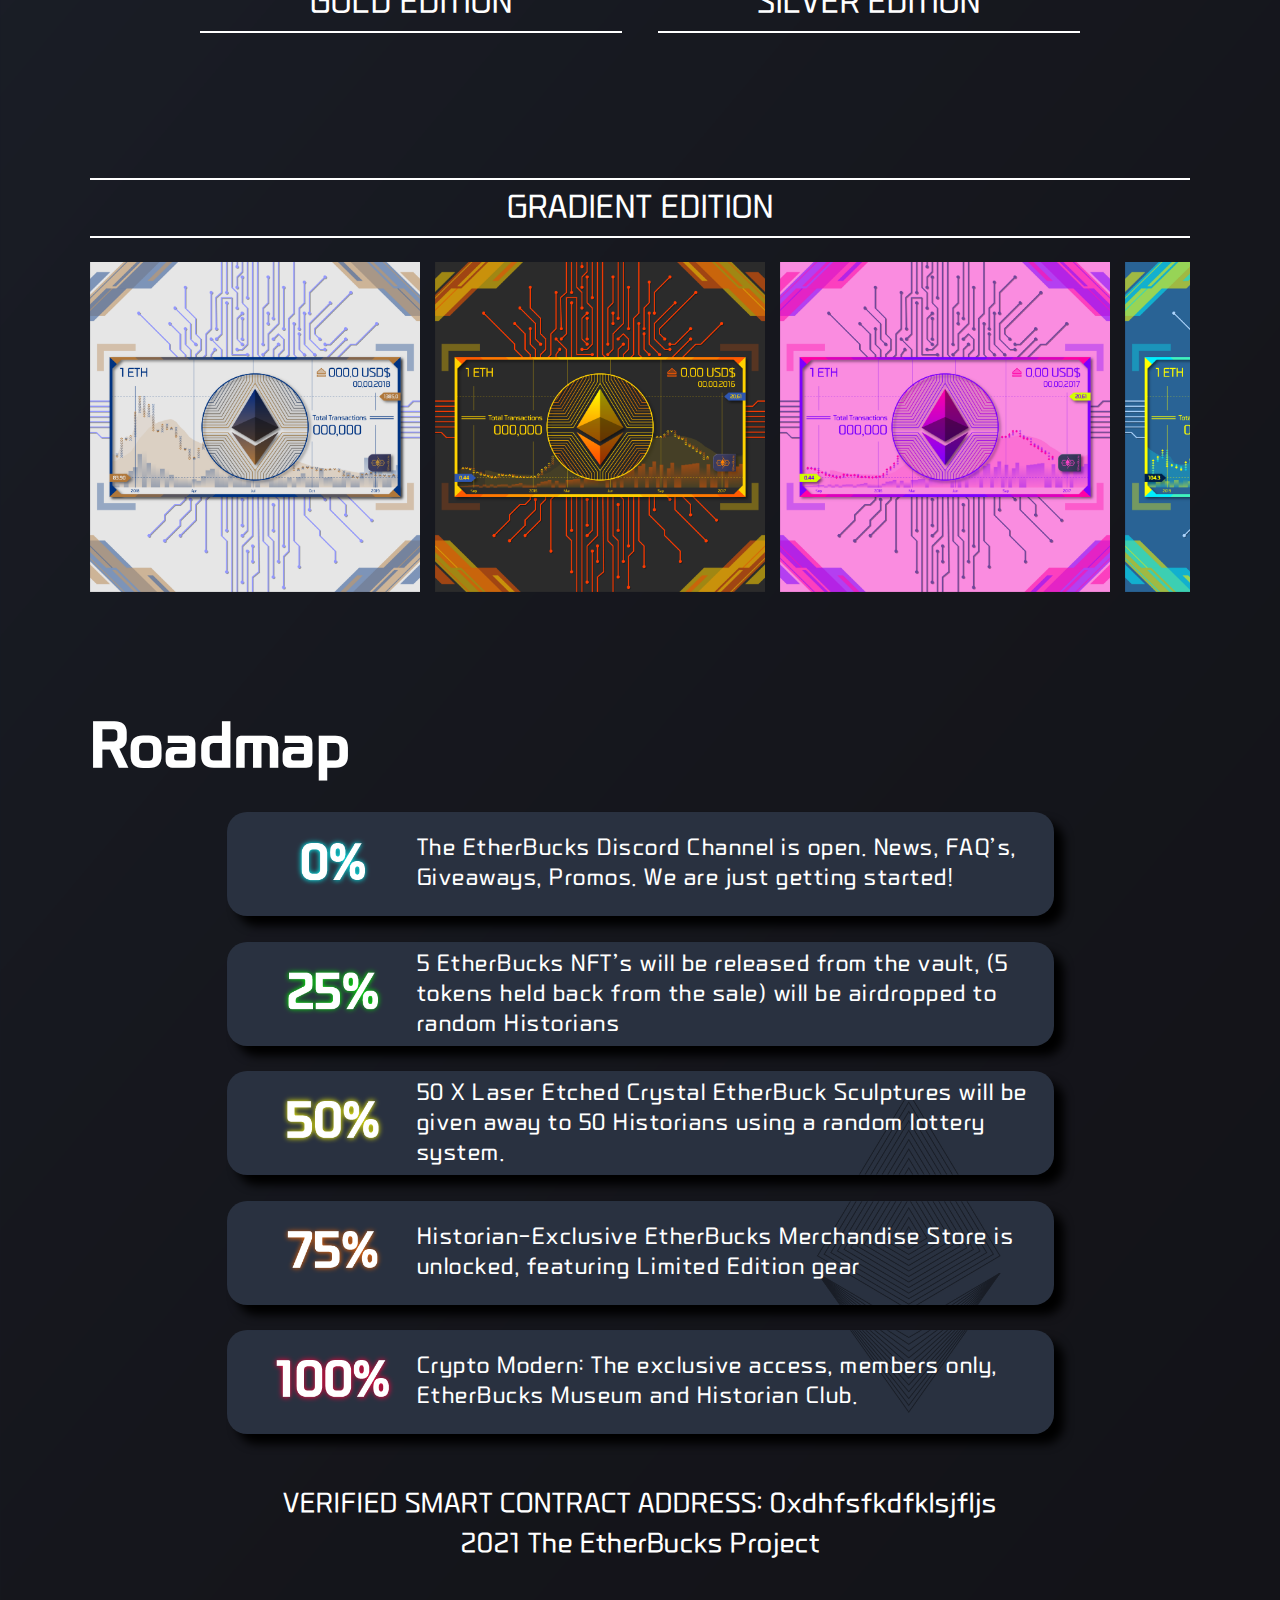
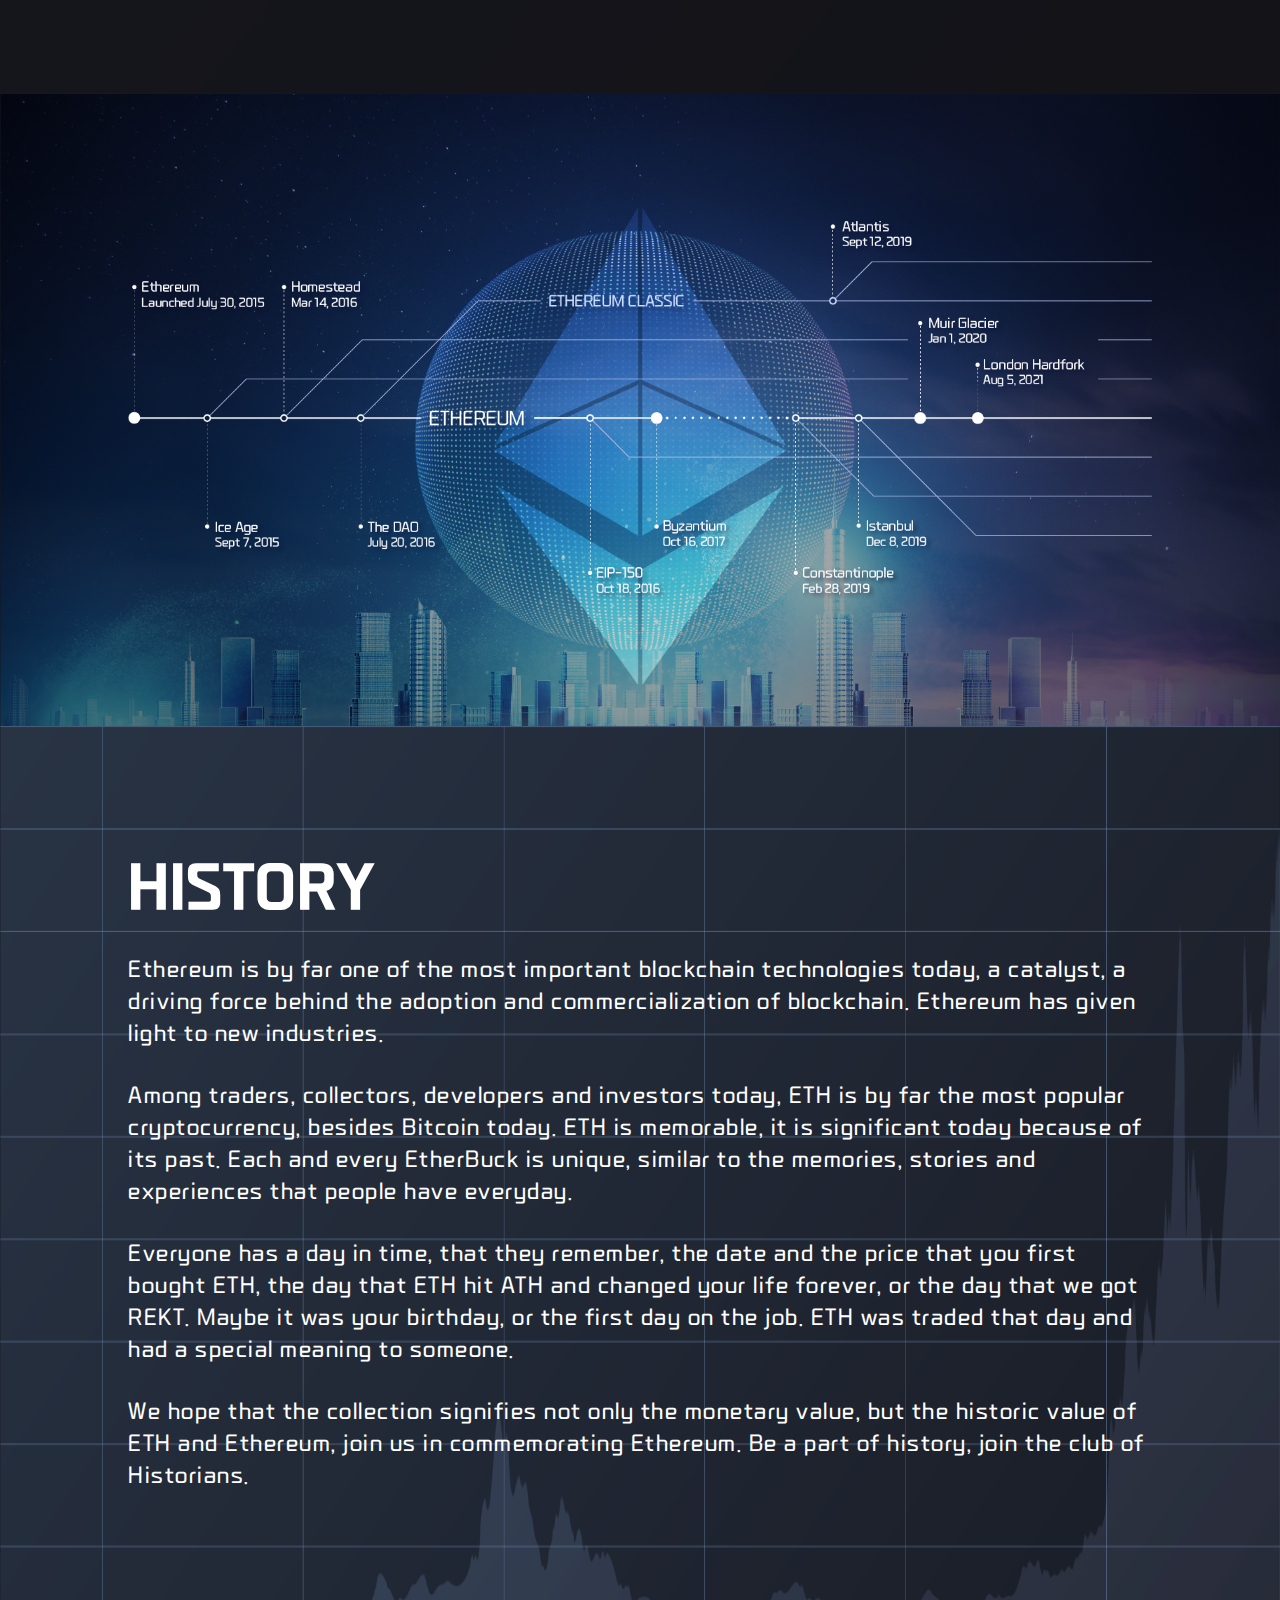
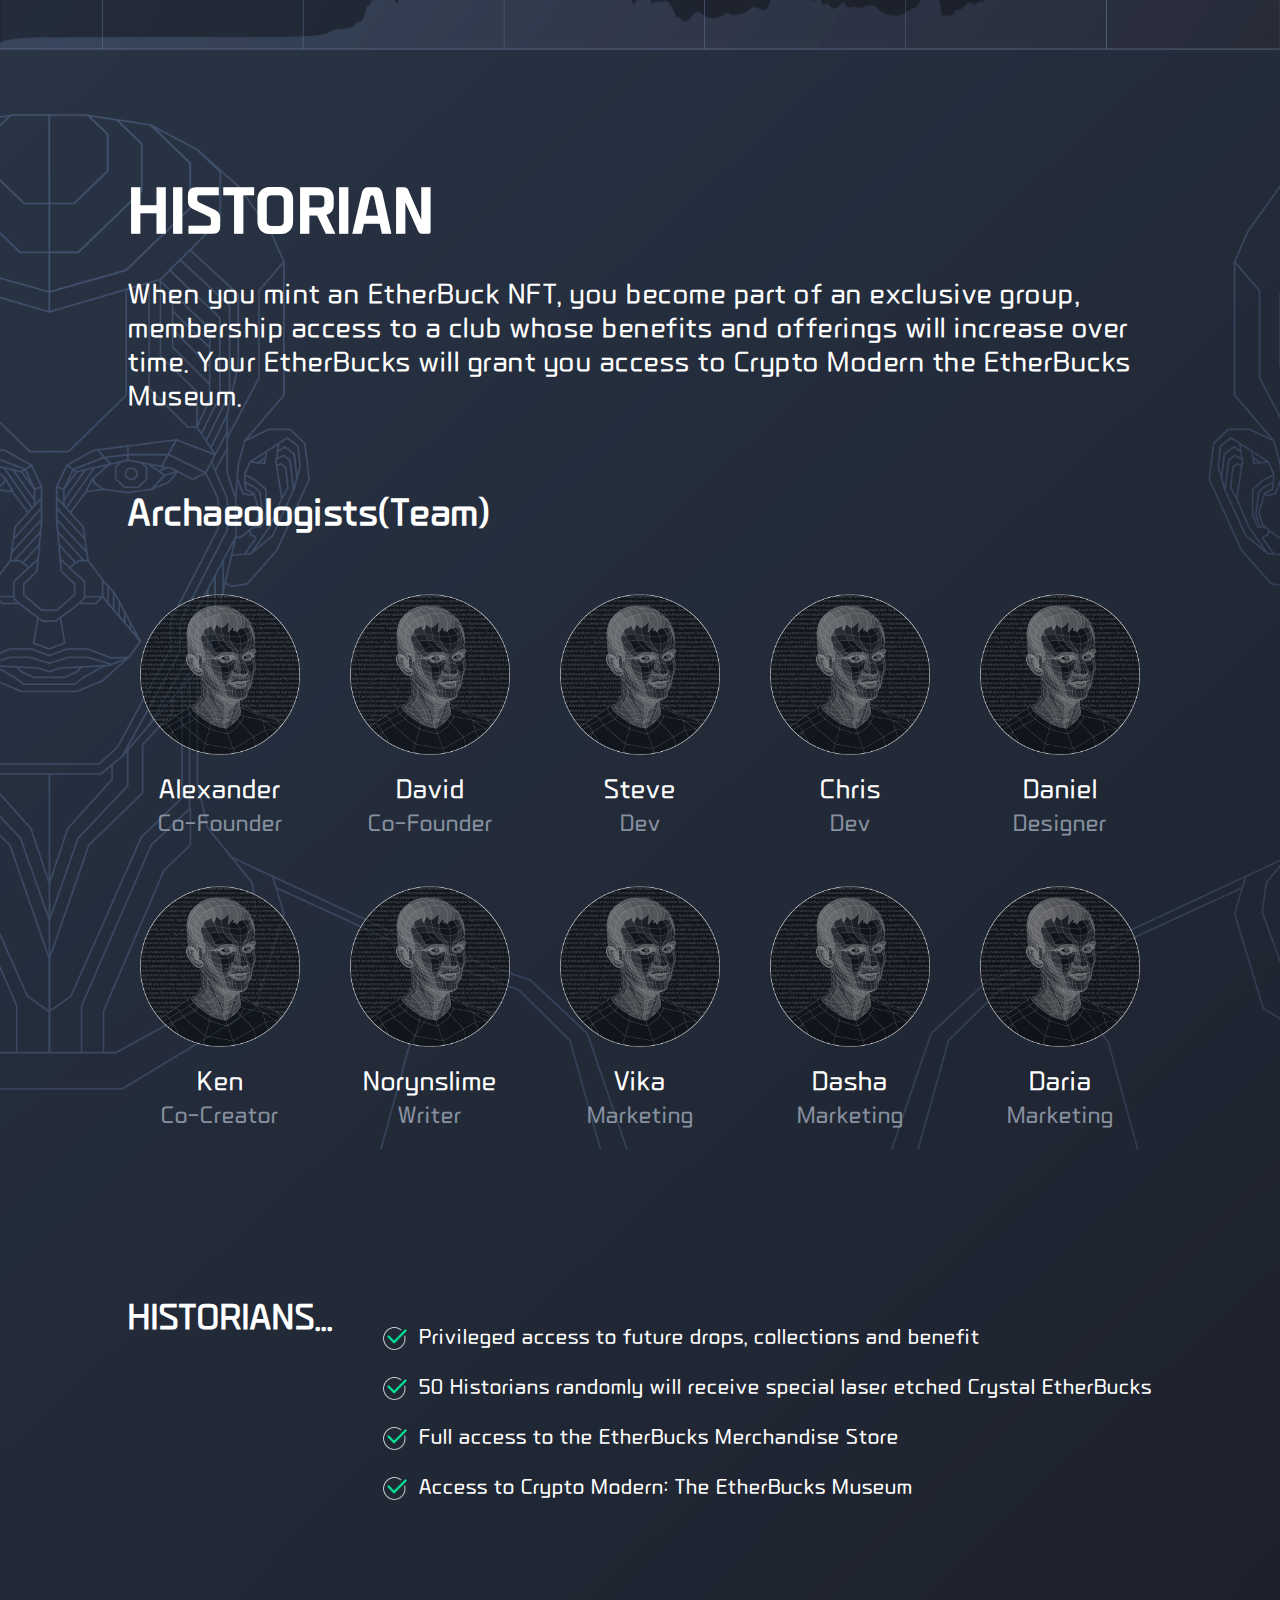
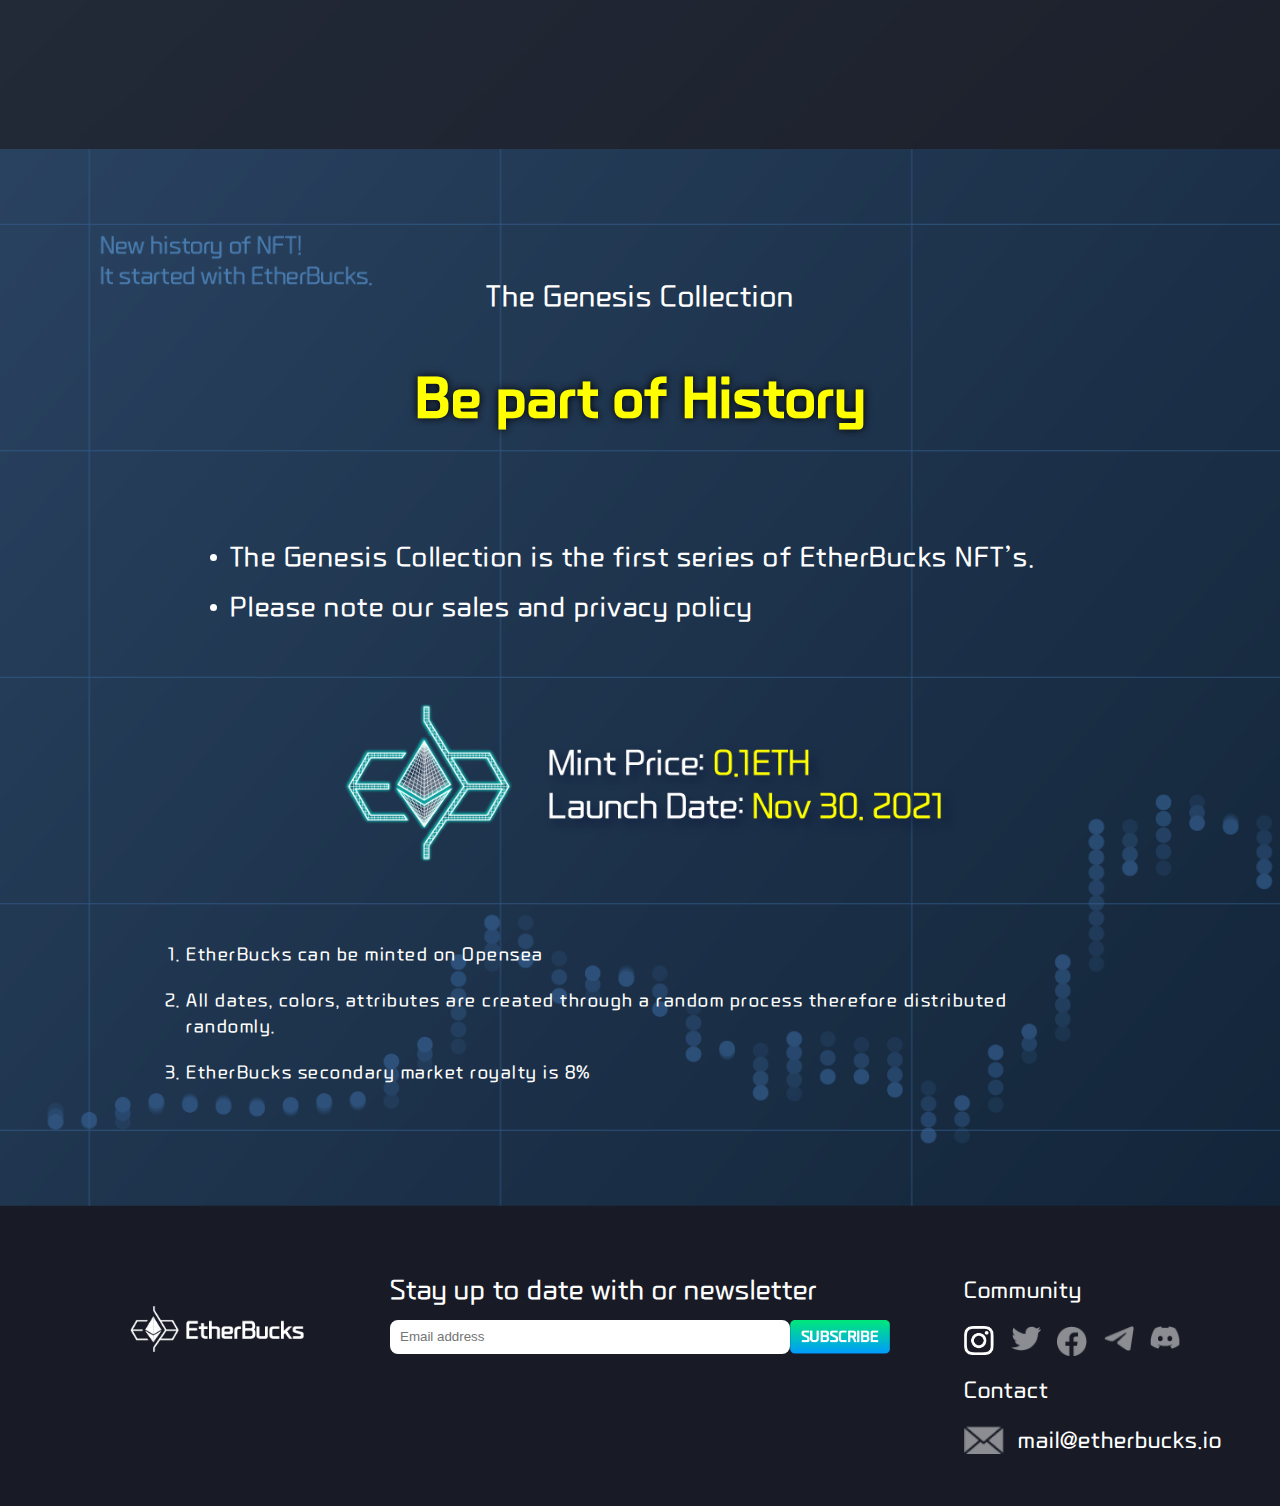
==== commit 59f7e605: "good" ====
--- a/index.html
+++ b/index.html
@@ -8,11 +8,12 @@
     <link rel="stylesheet" href="css/reset.css">
     <link rel="stylesheet" href="css/style.css">
     <link rel="stylesheet" href="css/common.css">
+    <link rel="stylesheet" href="css/slick.css">
     <link rel="stylesheet" href="css/project-auto-slide.css">
     <link rel="shortcut icon" href="/favicon.ico" type="image/x-icon">
     <script src="js/jquery-3.6.0.min.js"></script>
-    <script defer src="js/project.js"></script>
     <script src="js/main.js"></script>
+    <script src="js/slick.min.js"></script>
 </head>
 <body>
     <div id="wrap">
@@ -46,10 +47,9 @@
                         <img class="cont1_logo" src="images/opensea-logo.png" alt="EtherBucks logo">
                         <span class="title">
                             <img class="cont1_logo" src="images/opensea-logo.png" alt="EtherBucks logo">
-                            Mint EtherBucks<br>
-                            at Opensea!
+                            Mint EtherBucks!<br>
                         </span>
-                        <span class=sub_title>(From 30th Nov. 2021)</span>
+                        <span class=sub_title>(From 7th Dec. 2021)</span>
                         <a href="#" class="mint" id="mintIn">
                             <!-- <img class="mint-btn" src="images/mint-btn.png" alt=""> -->
                             Mint Now
--- a/css/style.css
+++ b/css/style.css
@@ -24,7 +24,7 @@
 
 .cont1_inner p .sub_title{font-size: 5vw;}
 
-.cont1 .mint{display: block; width: 40vw; height: 6.5vw; margin-top: 5vw; border-radius: 40px; text-align: center; font-size: 4vw; line-height: 7vw; border: 2px solid #fff; color: #fff;}
+.cont1 .mint{display: block; width: 40vw; height: 6.5vw; margin-top: 5vw; border-radius: 40px; text-align: center; font-size: 4vw; line-height: 7vw; border: 2px solid #fff; color: #fff; background: #6dc406;}
 .cont1 .mint:hover{background-color: #2b9fd2;}
 .cont1 .mint-btn{}
 
@@ -146,7 +146,7 @@
 
 #wait_pop{width: 100%; height: 100%; position: fixed; top: 0; left: 0;  background: rgba(0, 0, 0, .8); z-index: 600; display: none;}
 
-#wait_pop img{width: 60vw; height: auto; position: absolute; top: 50%; left: 50%; transform: translate(-50%, -50%); border-radius: 50px;}
+#wait_pop img{width: 60vw; height: auto; position: absolute; top: 50%; left: 50%; transform: translate(-50%, -50%); border-radius: 50px; box-shadow: 10px 10px 10px #000;}
 
 
 
@@ -291,6 +291,7 @@
     /* 데스크탑 */
     #container{padding: 0;}
     .road_text li:nth-of-type(3) span{padding: 3vw 3vw 2vw 23.5vw;}
+    .cont1 .mint{width: 39.0625vw; font-size: 3.90625vw; height: 9vw; line-height: 8.85416vw; border-radius: 30px;}
 }
 
 @media screen and (min-width:1200px) {
@@ -384,6 +385,6 @@
     .contact ol{width: 84%;}
     .contact ol li{font-size: 16px; line-height: 26px; margin-bottom: 20px;}
 
-    
-}
-
+    .cont1 .mint{width: 300px; font-size: 30px; height: 68px; line-height: 68px; border-radius: 30px;}
+}
+
--- a/css/common.css
+++ b/css/common.css
@@ -133,8 +133,7 @@
     .mail-box img{width: 40px; height: auto;}
 
 
-
-    .gnb{display: none;}
+    
     #mint_home{display: block;}
 
 
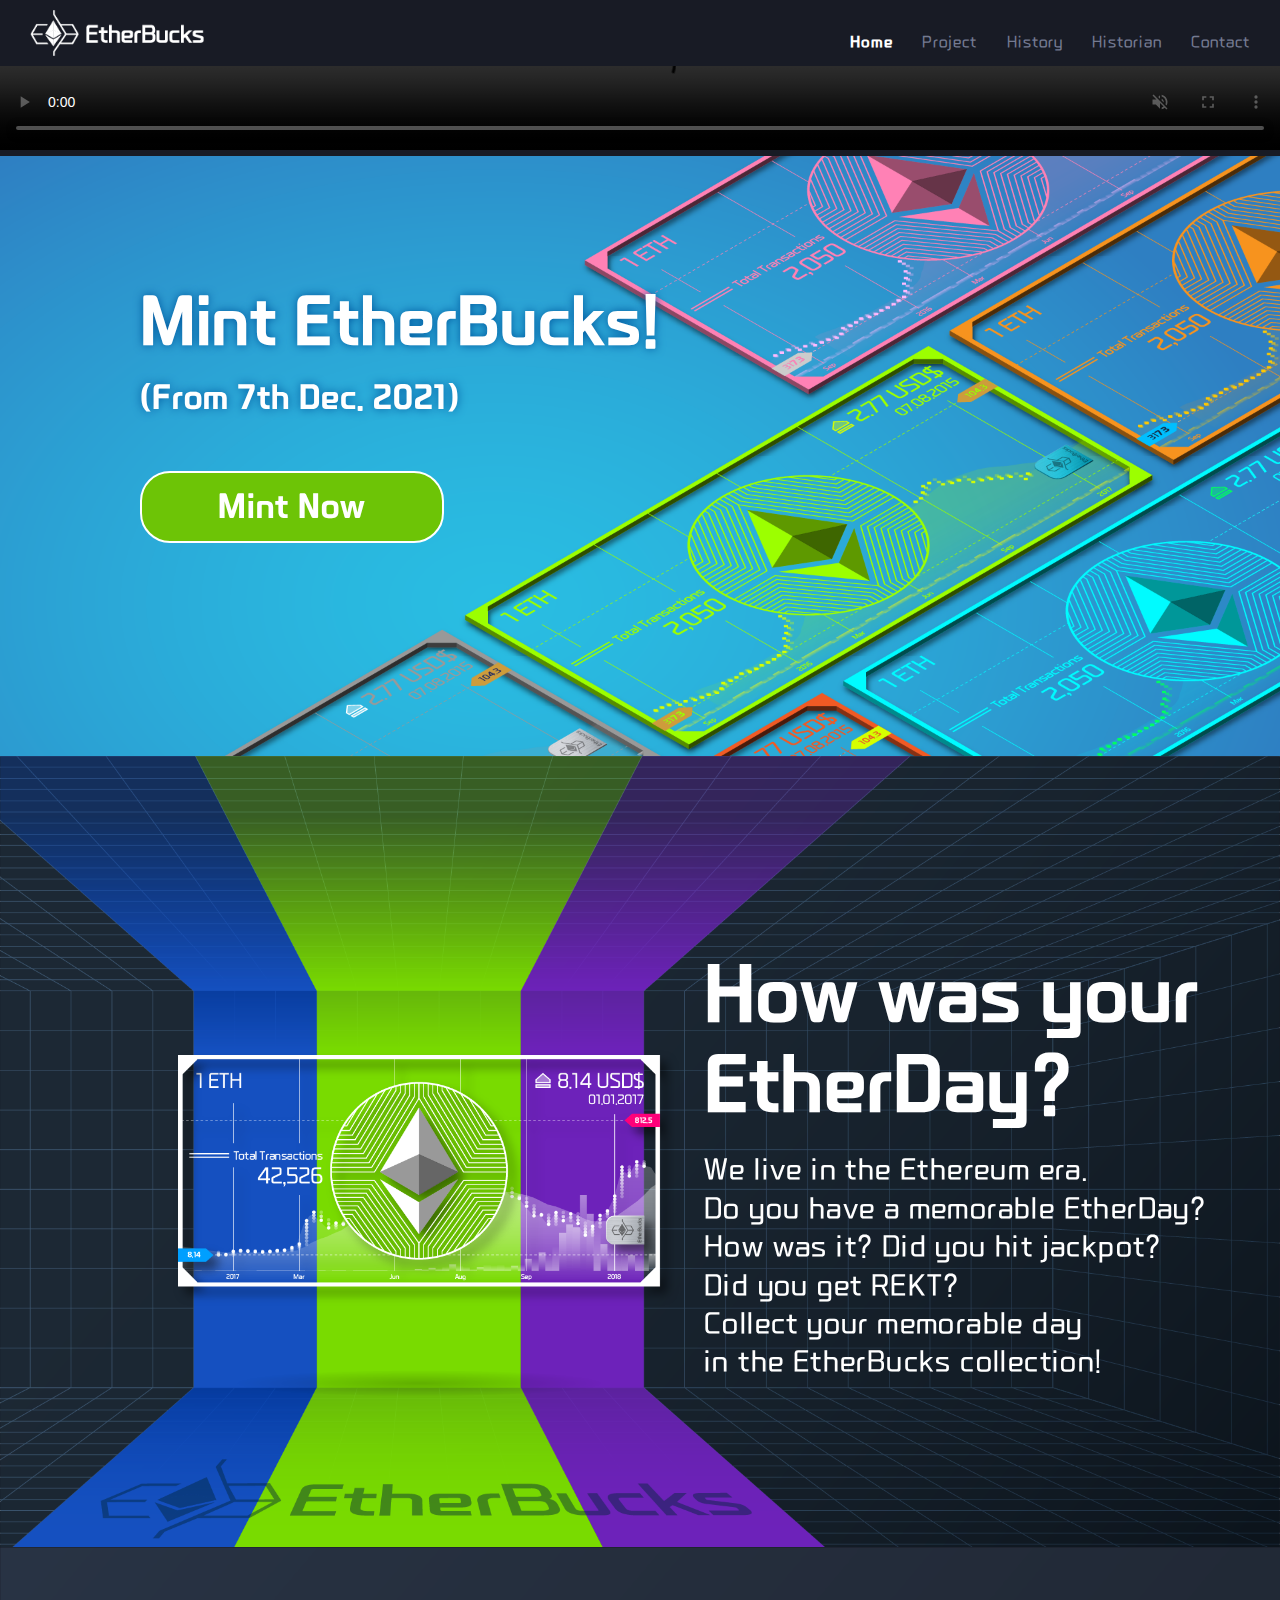
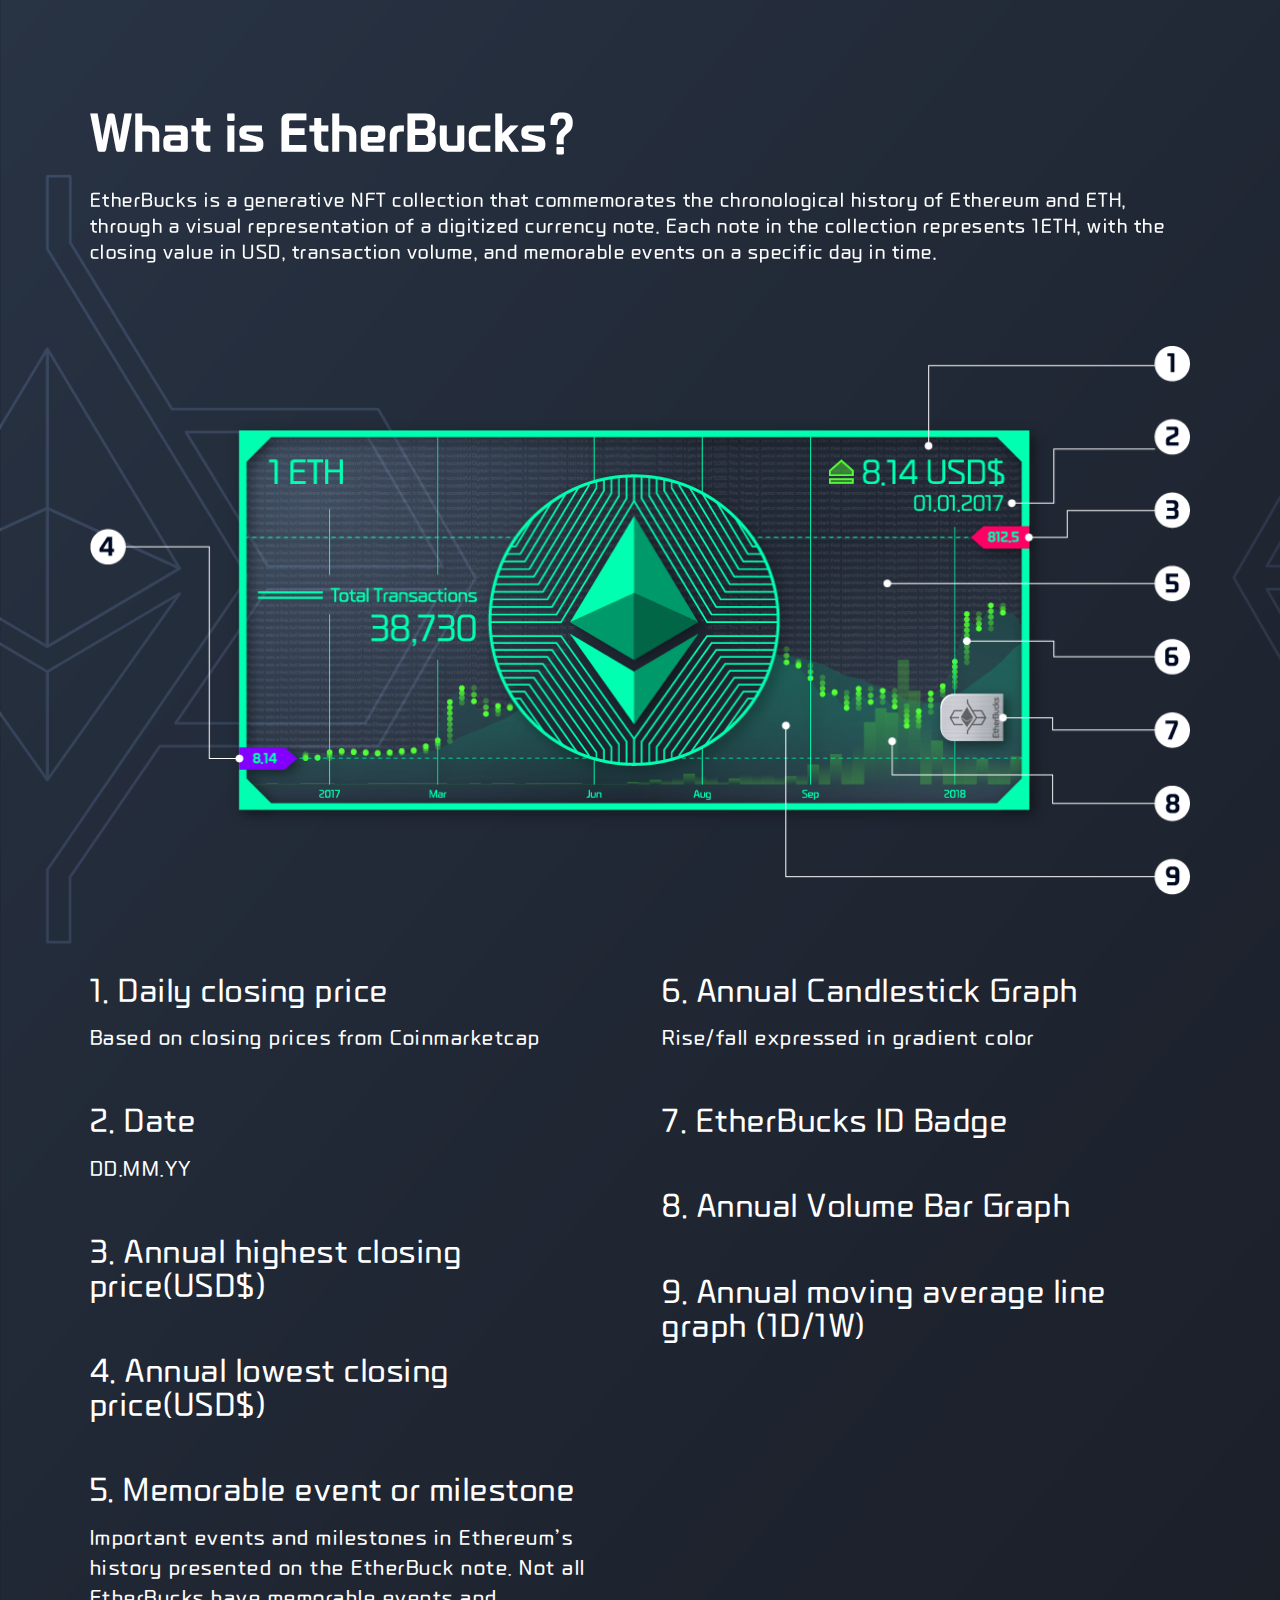
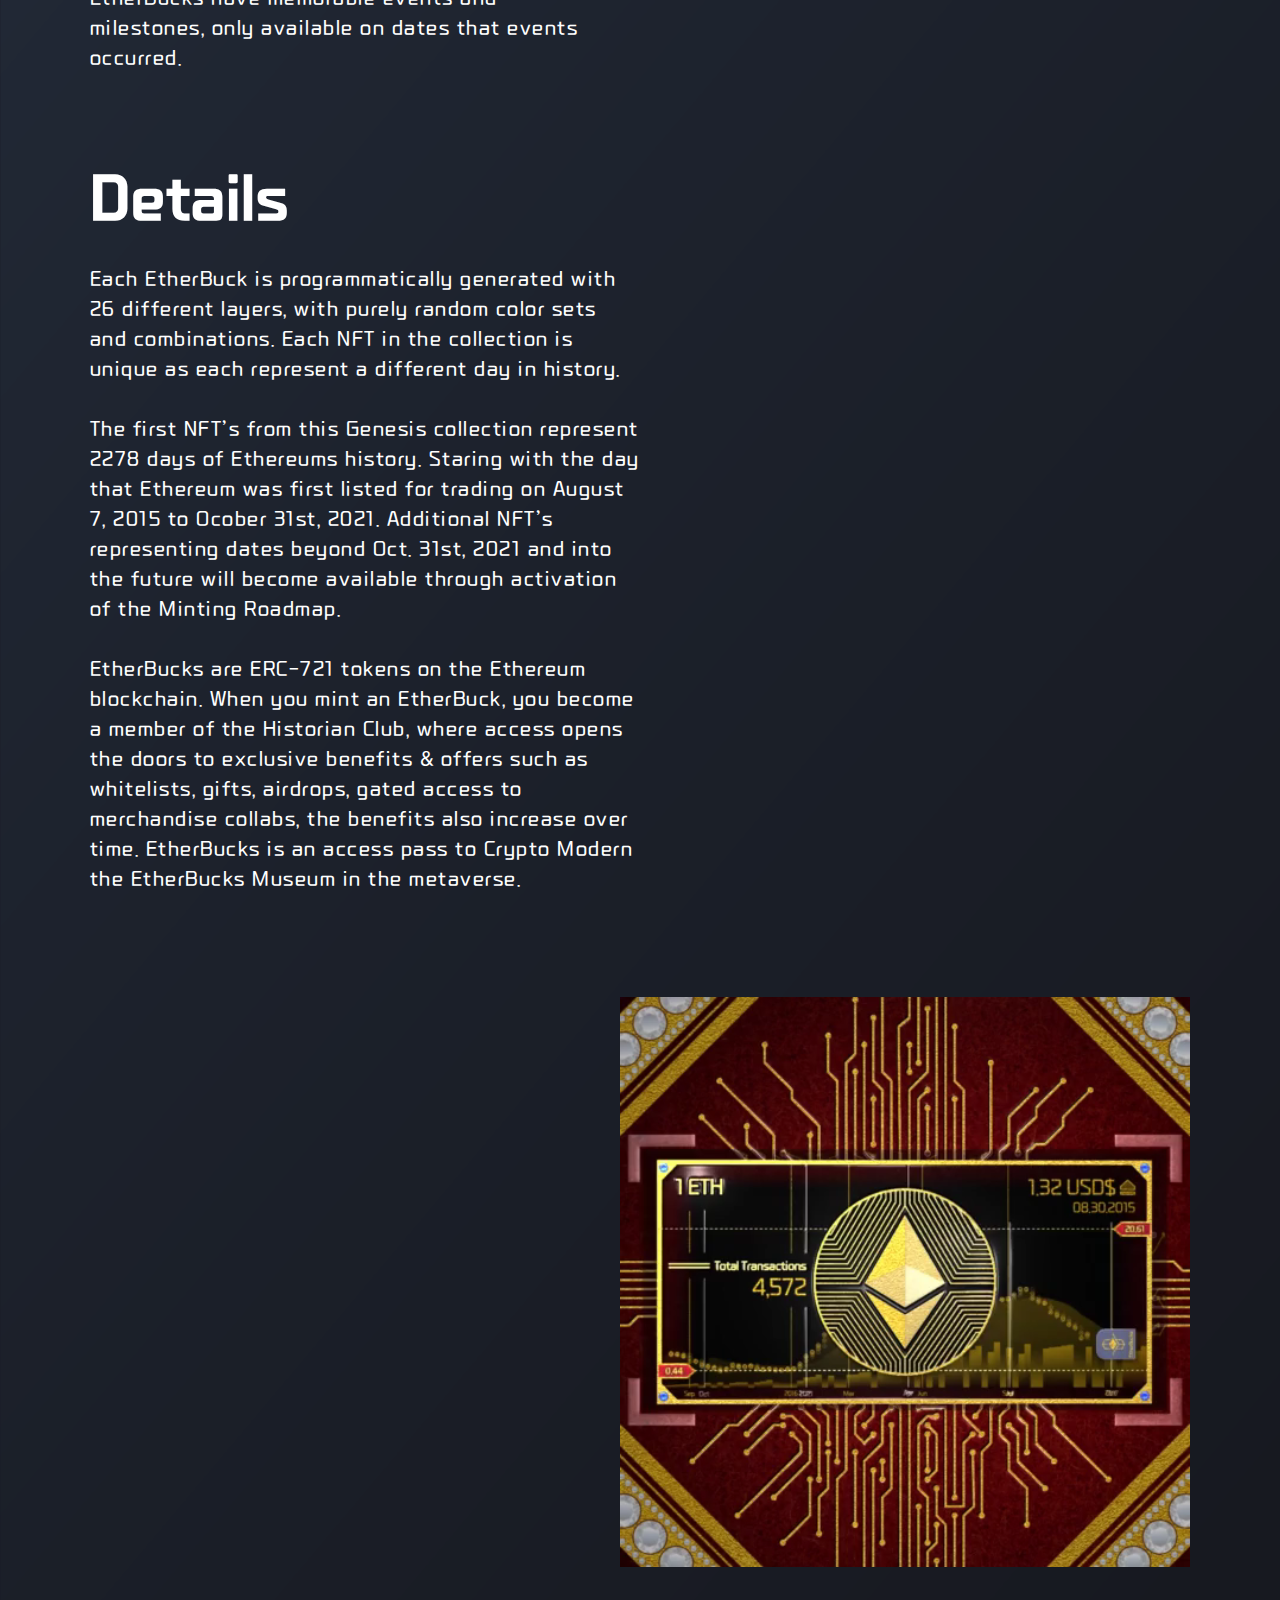
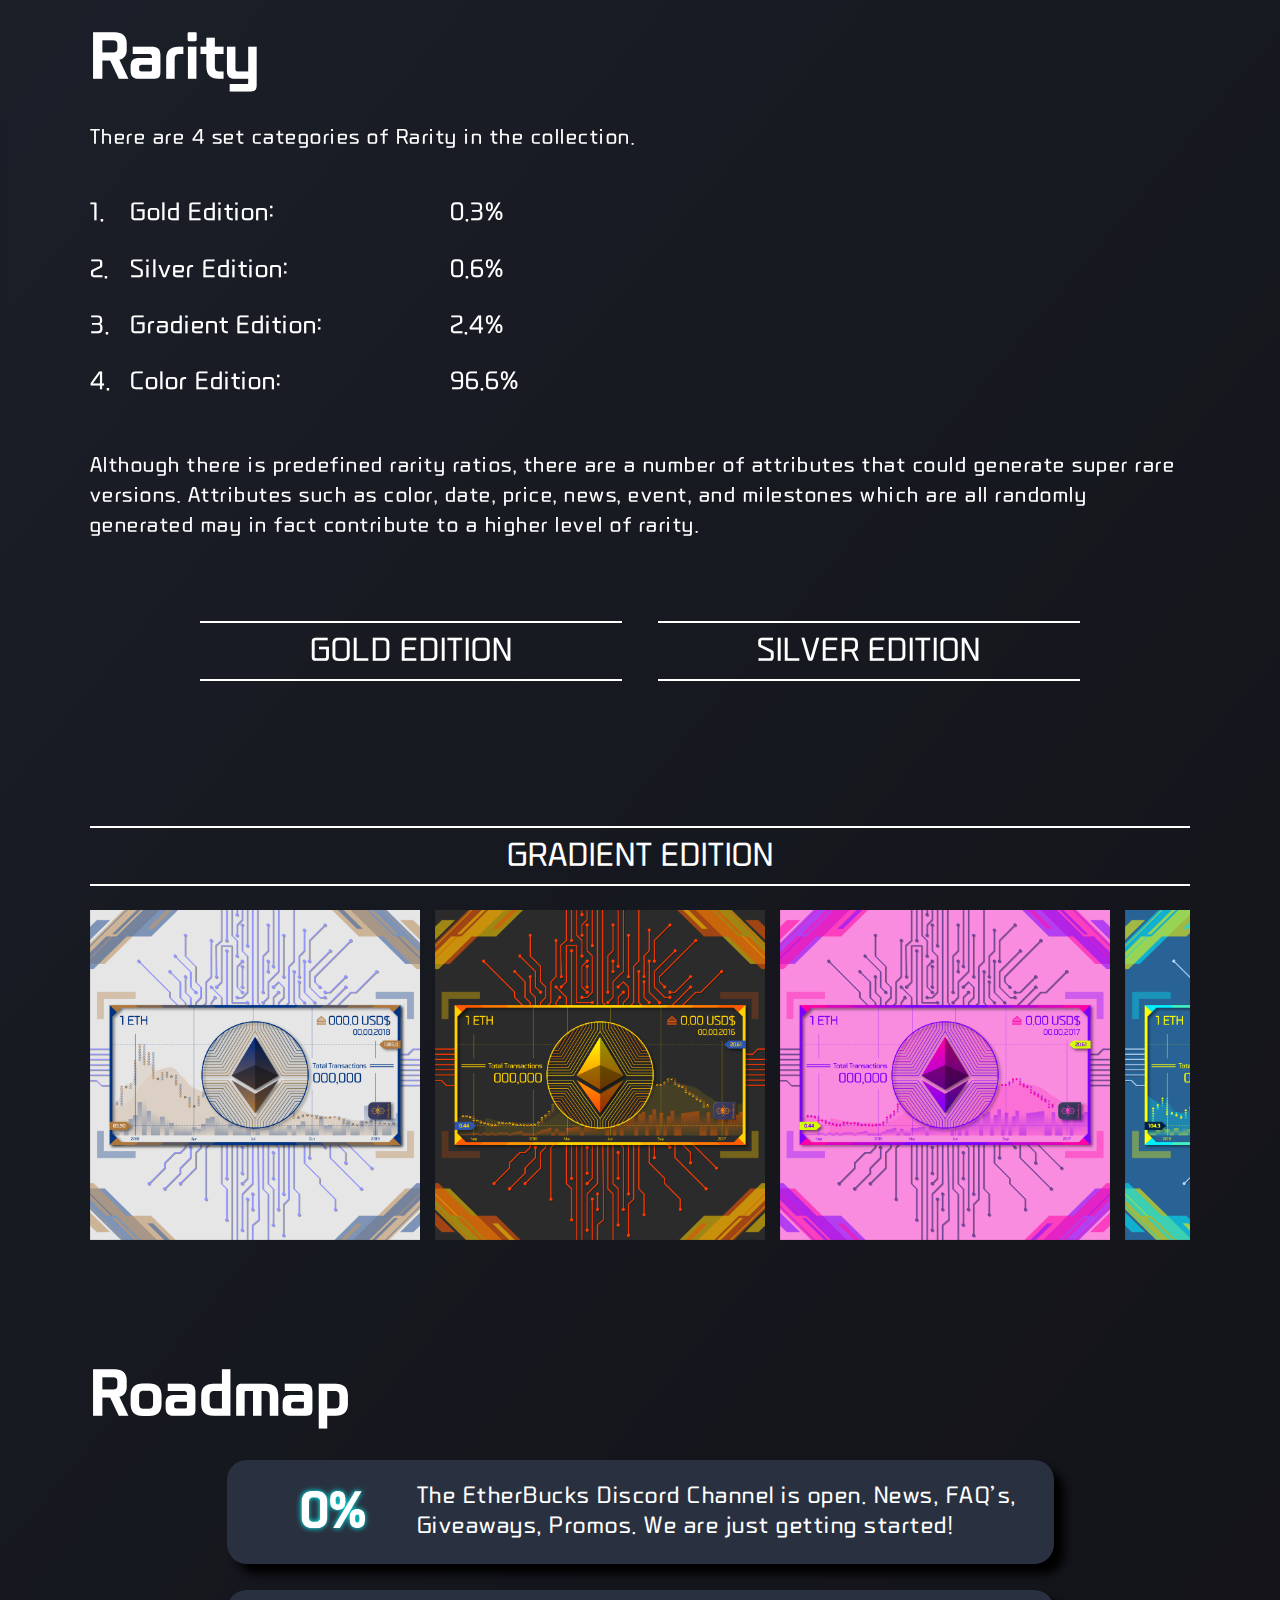
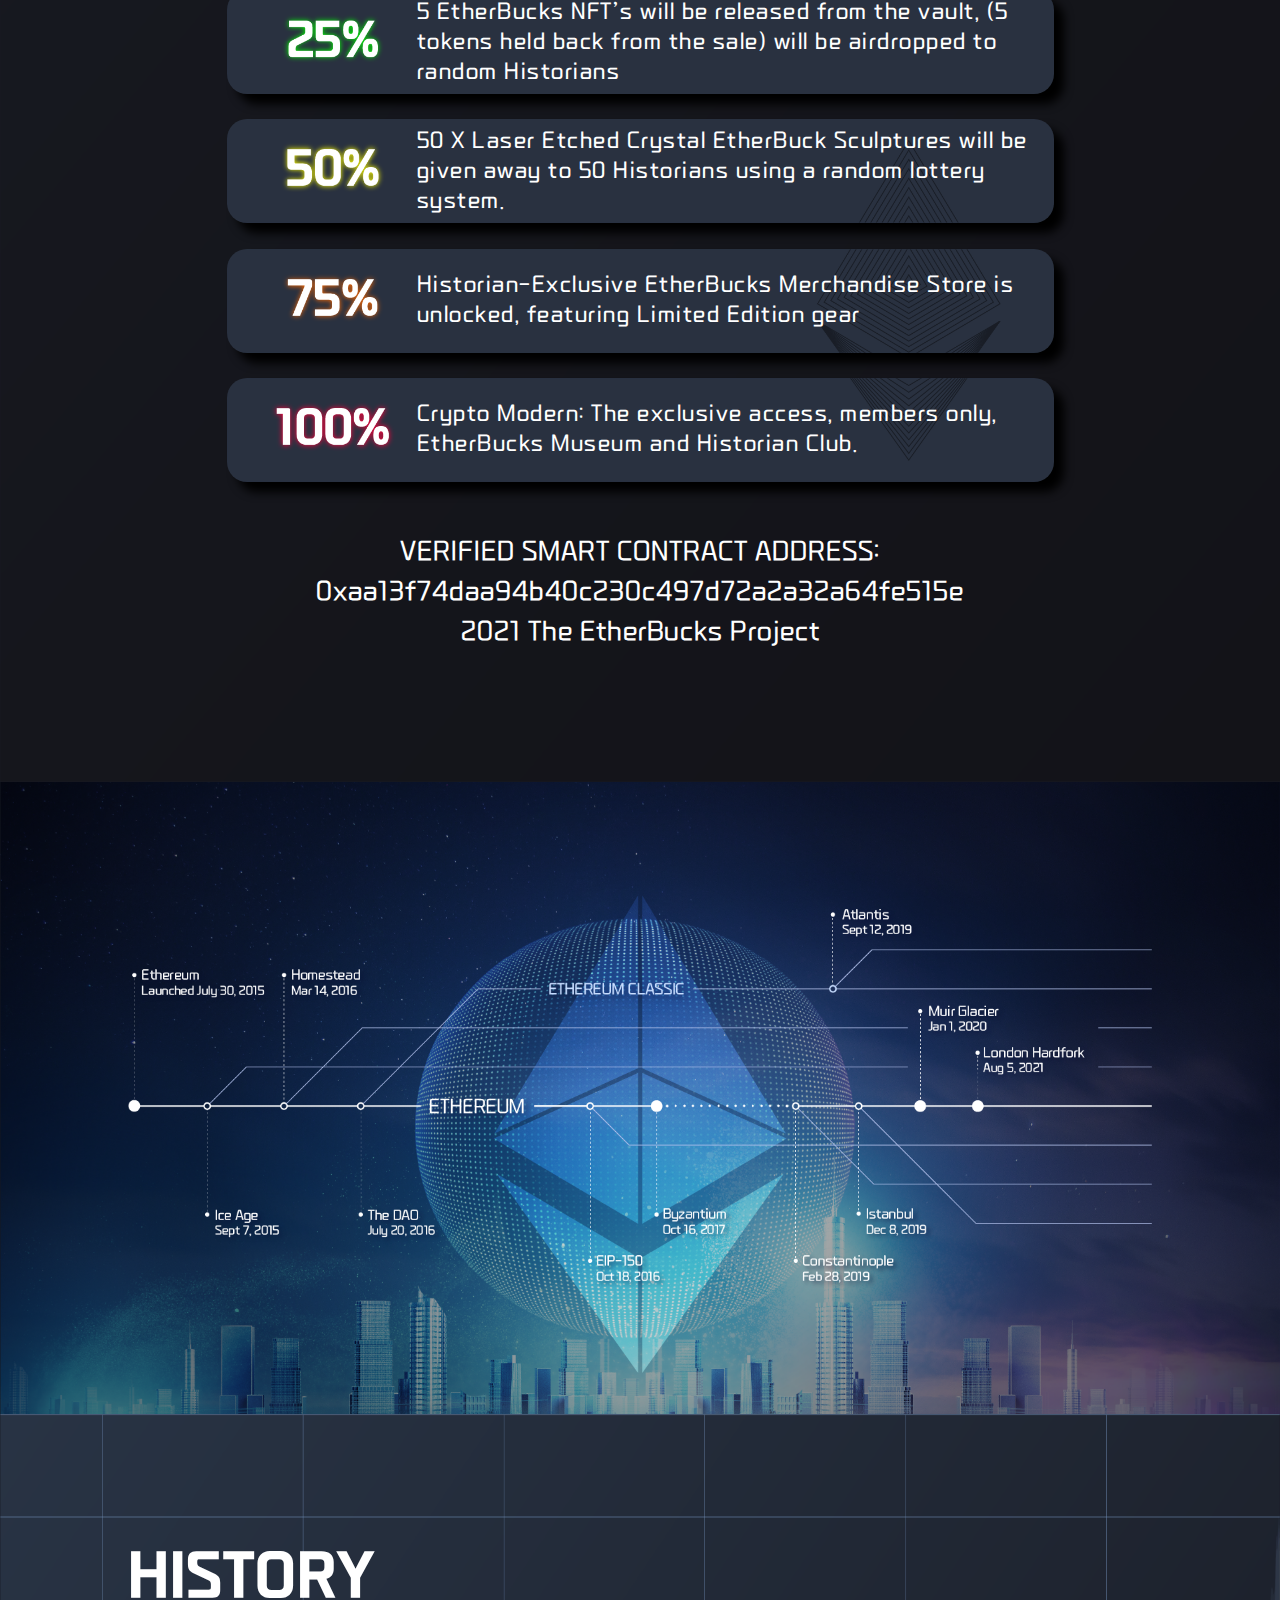
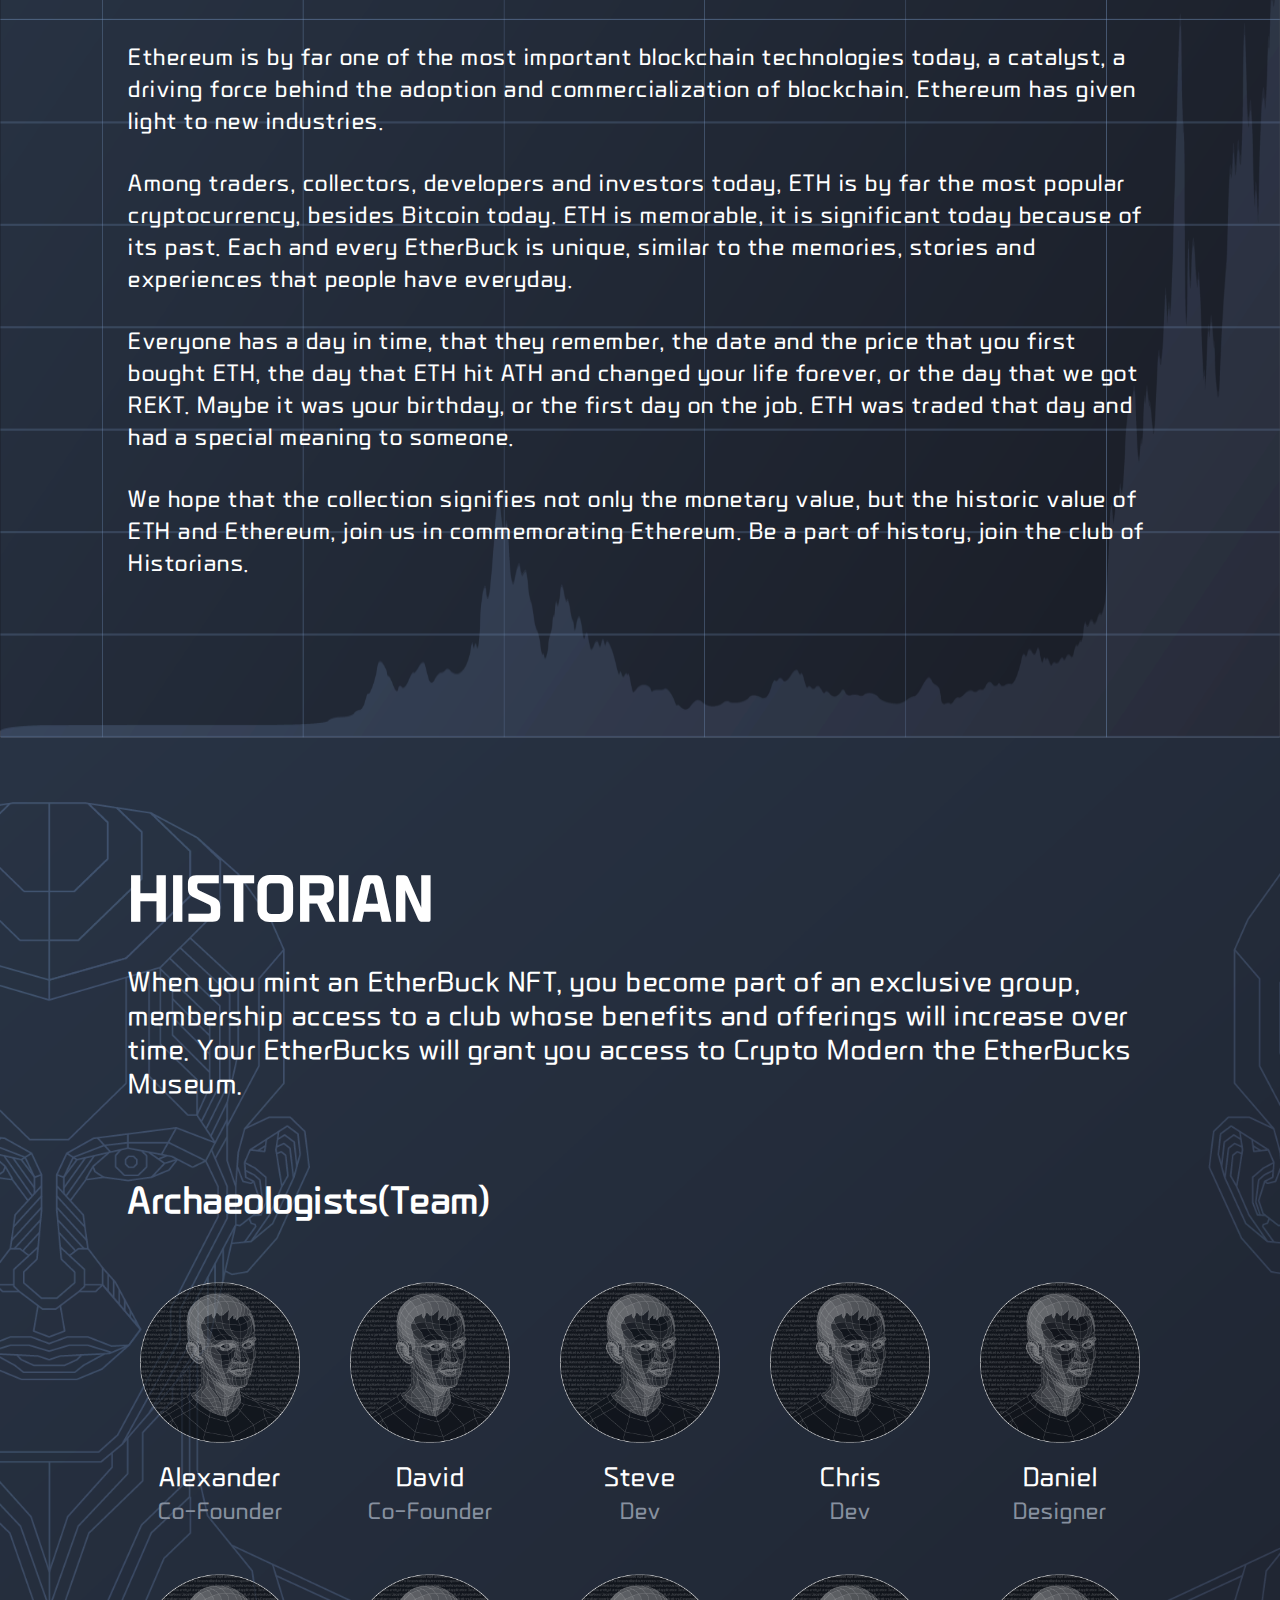
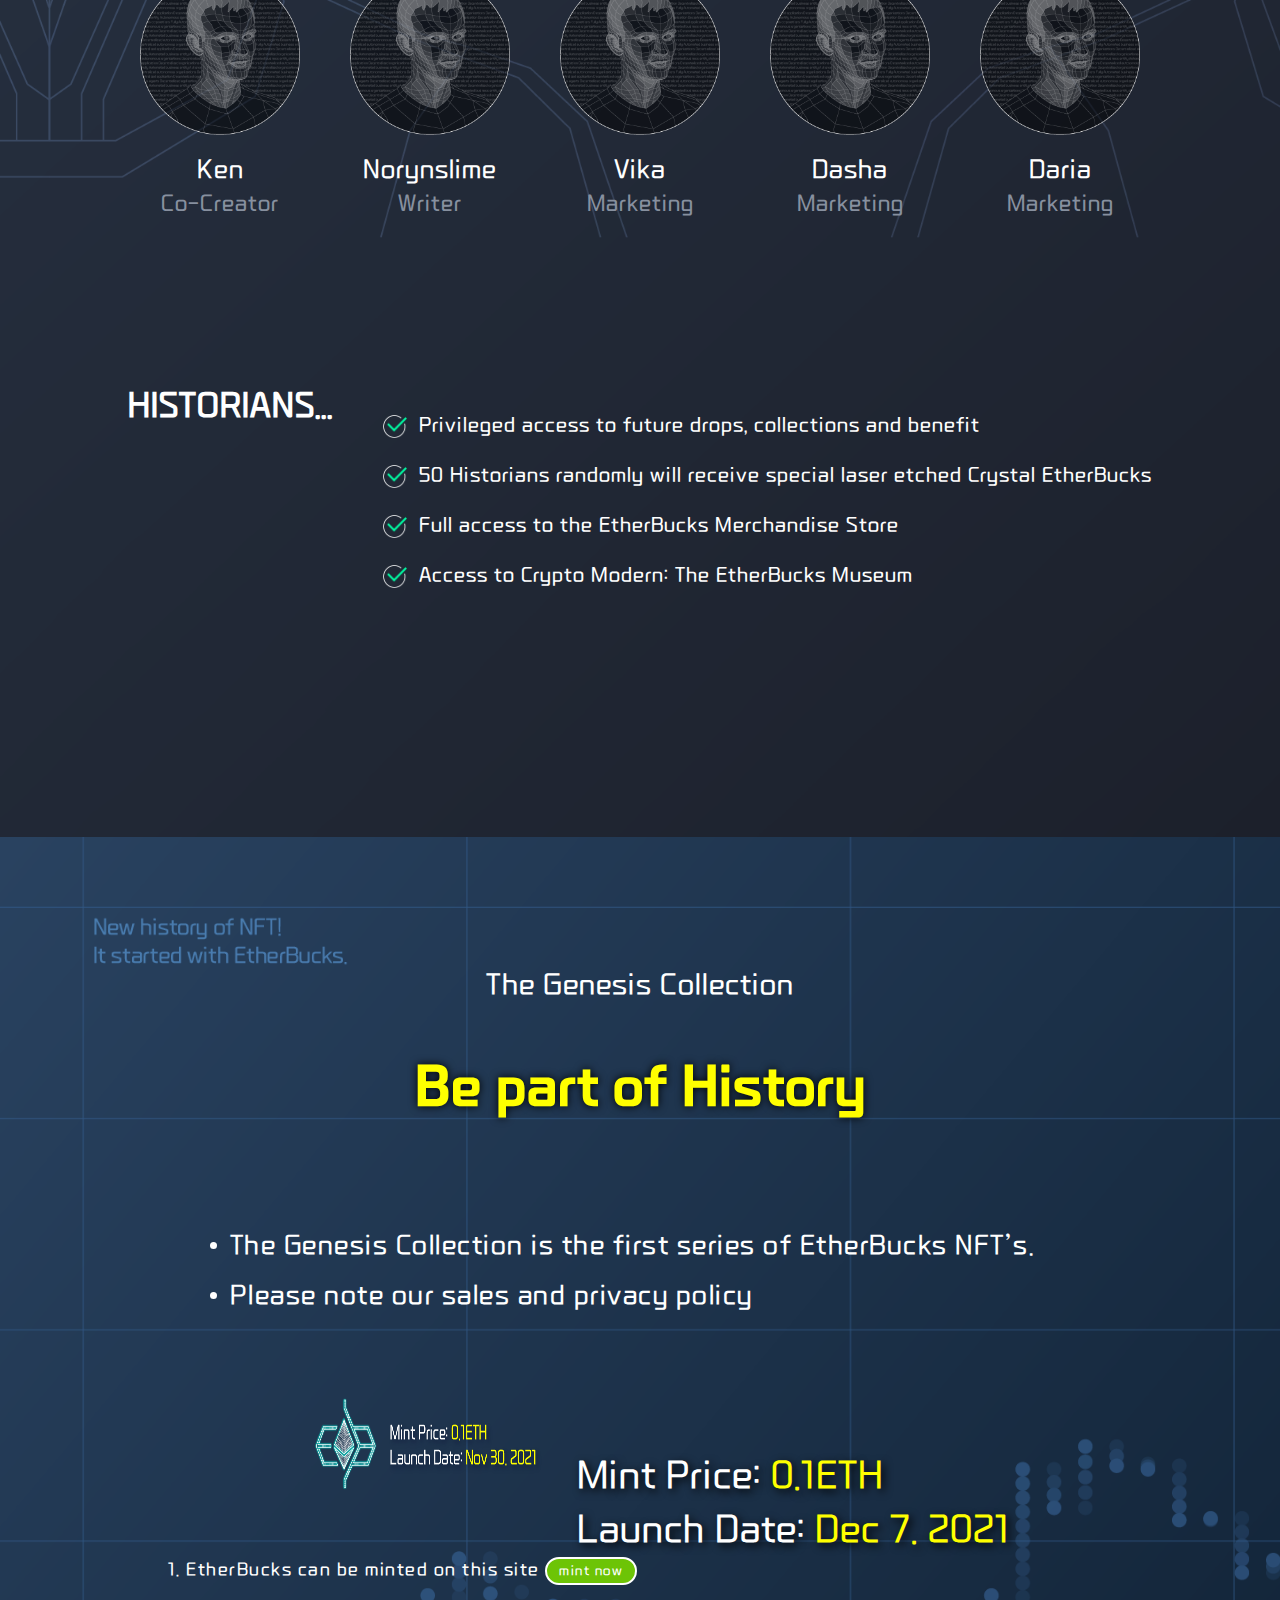
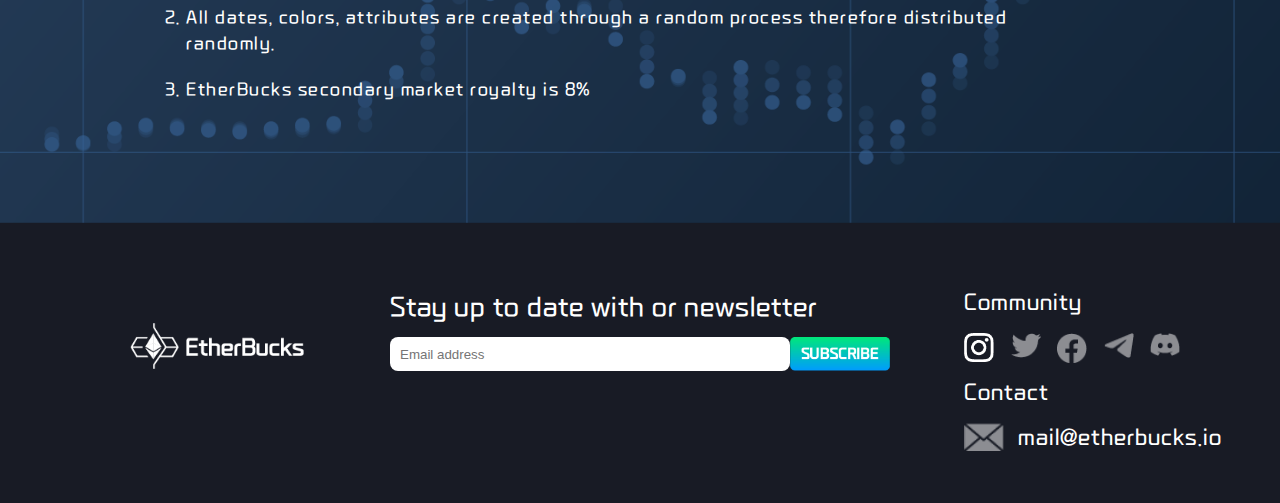
==== commit 38358af0: "add" ====
--- a/index.html
+++ b/index.html
@@ -8,12 +8,10 @@
     <link rel="stylesheet" href="css/reset.css">
     <link rel="stylesheet" href="css/style.css">
     <link rel="stylesheet" href="css/common.css">
-    <link rel="stylesheet" href="css/slick.css">
     <link rel="stylesheet" href="css/project-auto-slide.css">
     <link rel="shortcut icon" href="/favicon.ico" type="image/x-icon">
     <script src="js/jquery-3.6.0.min.js"></script>
     <script src="js/main.js"></script>
-    <script src="js/slick.min.js"></script>
 </head>
 <body>
     <div id="wrap">
@@ -44,9 +42,7 @@
                 <h2>container 1</h2>
                 <div class="cont1_inner cont1">
                     <p>
-                        <img class="cont1_logo" src="images/opensea-logo.png" alt="EtherBucks logo">
                         <span class="title">
-                            <img class="cont1_logo" src="images/opensea-logo.png" alt="EtherBucks logo">
                             Mint EtherBucks!<br>
                         </span>
                         <span class=sub_title>(From 7th Dec. 2021)</span>
@@ -153,12 +149,13 @@
                             Additional NFT’s representing dates beyond Oct. 31st, 2021 and into the future will become available through
                             activation of the Minting Roadmap.
                             <br><br>
-                            EtherBucks are ERC-721 tokens on the Ethereum blockchain.
-                            EtherBucks will be minted on Opensea via presale and main sale auctions.
-                            Bids start at 0.1ETH
+                            EtherBucks are ERC-721 tokens on the Ethereum blockchain. When you mint an EtherBuck, you become a member of the Historian Club, where access opens the doors to exclusive benefits & offers such as whitelists, gifts, airdrops, gated access to merchandise collabs, the benefits also increase over time. EtherBucks is an access pass to Crypto Modern the EtherBucks Museum in the metaverse. 
+
                         </p>
                         <p class="detail_img">
-                            <img src="images/ether-bucks-details.gif" alt="">
+                            <video id="video2" loop autoplay muted>
+                                <source src="mov/random small.mp4" type="video/mp4">
+                            </video>
                         </p>
                     </div>
                     <div class="rarity">
@@ -251,7 +248,8 @@
                             </li>
                         </ul>
                         <p class="roadmap-description">
-                            VERIFIED SMART CONTRACT ADDRESS: 0xdhfsfkdfklsjfljs<br>
+                            VERIFIED SMART CONTRACT ADDRESS:<br>
+                            0xaa13f74daa94b40c230c497d72a2a32a64fe515e<br>
                             2021 The EtherBucks Project
                           </p>
                       </div>
@@ -382,9 +380,17 @@
                         <li>The Genesis Collection is the first series of EtherBucks NFT’s.</li>
                         <li>Please note our sales and privacy policy</li>
                     </ul>
-                    <img src="images/price-date.png" alt="">
+                    <div class="price_info">
+                        <img src="images/price-date.png" alt="">
+                        <ul>
+                            <li>Mint Price: <span>0.1ETH</span></li>
+                            <li>Launch Date: <span>Dec 7. 2021</span></li>
+                        </ul>
+                    </div>
                     <ol>
-                        <li>EtherBucks can be minted on Opensea</li>
+                        <li>EtherBucks can be minted on this site
+                            <a class="mintbtn" href="#">mint now</a>
+                        </li>
                         <li>All dates, colors, attributes are created through a random process therefore distributed randomly.</li>
                         <li>EtherBucks secondary market royalty is 8%</li>
                     </ol>
--- a/css/style.css
+++ b/css/style.css
@@ -3,6 +3,7 @@
 #wrap{width: 100%;}
 
 /* 스마트폰 세로 */
+#video2{width: 100%;}
 
 
 /* container */
@@ -17,7 +18,6 @@
 
 
 .cont1_inner p{height: 76.5402vw; padding-left: 30px; color: #fff; font-family: "sebang-bold"; padding-top: 20vw;}
-.cont1 .cont1_logo{width: 14vw; position: absolute; top: -85%; left: 0;}
 
 .cont1_inner p span{display: block; text-shadow: 0 0 10px #00599f;}
 .cont1_inner p .title{font-size: 9.7vw; line-height: 9.7vw; margin-bottom: 6vw; position: relative;}
@@ -27,6 +27,8 @@
 .cont1 .mint{display: block; width: 40vw; height: 6.5vw; margin-top: 5vw; border-radius: 40px; text-align: center; font-size: 4vw; line-height: 7vw; border: 2px solid #fff; color: #fff; background: #6dc406;}
 .cont1 .mint:hover{background-color: #2b9fd2;}
 .cont1 .mint-btn{}
+
+.cont6 .mintbtn{display: inline-block; width: 11vw; border-radius: 40px; text-align: center; font-size: 2vw; line-height: 3vw; border: 2px solid #fff; color: #fff; background: #6dc406; padding: 1vw;}
 
 
 .cont2_inner{background: url(../images/mainbanner-back-mobile.png) no-repeat 0 0/cover; position: relative;}
@@ -57,6 +59,9 @@
 .details p{color: #fff;}
 .dtail_title, .rarity_title, .roadmap-title{font-size: 6vw; line-height: 10vw; margin-bottom: 14px; font-family: "sebang-bold";}
 .detail_description, .rarity_description, .road_text{margin-bottom: 8vw; font-size: 2.3vmin; line-height: 4vw; letter-spacing: 1.5px;}
+
+.details .detail_img{width: 82vw;}
+.details .detail_img video{width: 100%;}
 
 .rarity{margin-bottom: 40px;}
 .rarity p{color: #fff;}
@@ -136,22 +141,31 @@
 .contact .title{text-align: center; font-size: 4vw; color: #fff; padding-top: 40px;}
 .contact h4{text-align: center; font-size: 7vw; color: #ff0; text-shadow: 0 0 8px #000; padding: 6vw 0 10vw; font-family: "sebang-bold"; line-height: 8vw;}
 
-.contact ul{width: 94%; margin: 0 auto;}
-.contact ul li{list-style: disc; color: #fff; font-size: 4vw; line-height: 5vw; margin-bottom: 4vw; letter-spacing: 1.5px;}
+.contact > ul{width: 94%; margin: 0 auto;}
+.contact > ul > li{list-style: disc; color: #fff; font-size: 4vw; line-height: 5vw; margin-bottom: 4vw; letter-spacing: 1.5px;}
 
 .contact img{display: block; width: 98%; height: auto; margin: 4vw auto;}
 
-.contact ol{width: 94%; margin: 0 auto;}
+.contact ol{width: 96%; margin: 0 auto;}
 .contact ol li{list-style: decimal; color: #fff; font-size: 4vw; line-height: 5vw; margin-bottom: 4vw; letter-spacing: 1.5px;}
 
+.contact .price_info{width: 96%; margin: 0 auto; display: flex;}
+.contact .price_info img{width: 26.66666vw; height: auto;}
+
+.contact .price_info ul{padding-top: 11.33333vw;}
+.contact .price_info ul li{color: #fff; font-size: 3.4vw; line-height: 6vw; text-shadow: 3px 3px 8px #000;}
+.contact .price_info ul li span{color: #ff0; }
+
+
+
 #wait_pop{width: 100%; height: 100%; position: fixed; top: 0; left: 0;  background: rgba(0, 0, 0, .8); z-index: 600; display: none;}
 
-#wait_pop img{width: 60vw; height: auto; position: absolute; top: 50%; left: 50%; transform: translate(-50%, -50%); border-radius: 50px; box-shadow: 10px 10px 10px #000;}
+#wait_pop img{width: 60vw; height: auto; position: absolute; top: 50%; left: 50%; transform: translate(-50%, -50%); box-shadow: 10px 10px 10px #000;}
 
 
 
 @media screen and (min-width:453px){
-    .road_text li:nth-of-type(2) span{padding: 3.5vw 3vw 2vw 23.5vw;}
+    .road_text li:nth-of-type(2) span{padding: 2.2vw 3vw 2vw 23.5vw;}
 }
 
 @media screen and (max-width:452px){
@@ -281,11 +295,13 @@
     .contact .title{font-size: 3vmax;}
     .contact h4{font-size: 6vmax;}
 
-    
-}
-
-
-
+    .contact .price_info ul li{line-height: 5vw;}
+}
+
+
+@media screen and (min-width: 838px){
+    .road_text li:nth-of-type(1) span{padding: 3vw 3vw 2vw 23.5vw;}
+}
 
 @media screen and (min-width:992px) {
     /* 데스크탑 */
@@ -314,7 +330,6 @@
     .menu-title{font-size: 28px; line-height: 34px;}
     .menu-description, .detail_description, .rarity_description{font-size: 18px; line-height: 30px;}
     .detail_img{margin-top: 0;}
-
     .dtail_title, .rarity_title, .roadmap-title, .content-box h3, .historian .header-title{font-size: 56px; line-height: 70px; margin-bottom: 30px;}
 
     .rarity ul li{width: 400px;}
@@ -378,13 +393,22 @@
     .contact .title{font-size: 26px;}
     .contact h4{font-size: 50px; padding: 42px 0;}
 
-    .contact ul{width: 76%; margin-top: 50px;}
-    .contact ul li{font-size: 24px; line-height: 30px; margin-bottom: 20px;}
+    .contact > ul{width: 76%; margin-top: 50px;}
+    .contact > ul > li{font-size: 24px; line-height: 30px; margin-bottom: 20px;}
 
     .contact img{width: 60%; margin-bottom: 50px;}
     .contact ol{width: 84%;}
     .contact ol li{font-size: 16px; line-height: 26px; margin-bottom: 20px;}
 
+    .contact .price_info{width: 740px;}
+    .contact .price_info ul{padding-top: 118px;}
+    .contact .price_info ul li{font-size: 34px; line-height: 54px; margin-bottom: 0;}
+    .contact .price_info img{width: 240px; height: auto; margin: 50px auto;}
+
     .cont1 .mint{width: 300px; font-size: 30px; height: 68px; line-height: 68px; border-radius: 30px;}
-}
-
+
+    .cont6 .mintbtn{width: 76px; line-height: 12px; font-size: 12px; padding: 6px 6px;}
+    .details{margin-bottom: 50px;}
+    .detail_img{max-width: 570px;}
+}
+
--- a/css/common.css
+++ b/css/common.css
@@ -71,12 +71,12 @@
 @media screen and (min-width:576px) {
 
     /* footer */
-    .icon-box{width: 460px; margin: 0 0 0 50px;}
+    .icon-box{width: 460px; margin: 0;}
     .icon-box img{width: 40px;}
 
     .mail-box img{width: 40px;}
     .mail-box p{margin-left: 10px; font-size: 20px; line-height: 30px;}
-    .community-text, .contact-text{font-size: 20px; line-height: 30px;}
+    .community-text, .contact-text{font-size: 20px; line-height: 1; padding: 6vw 0 2vw;}
     
 
 
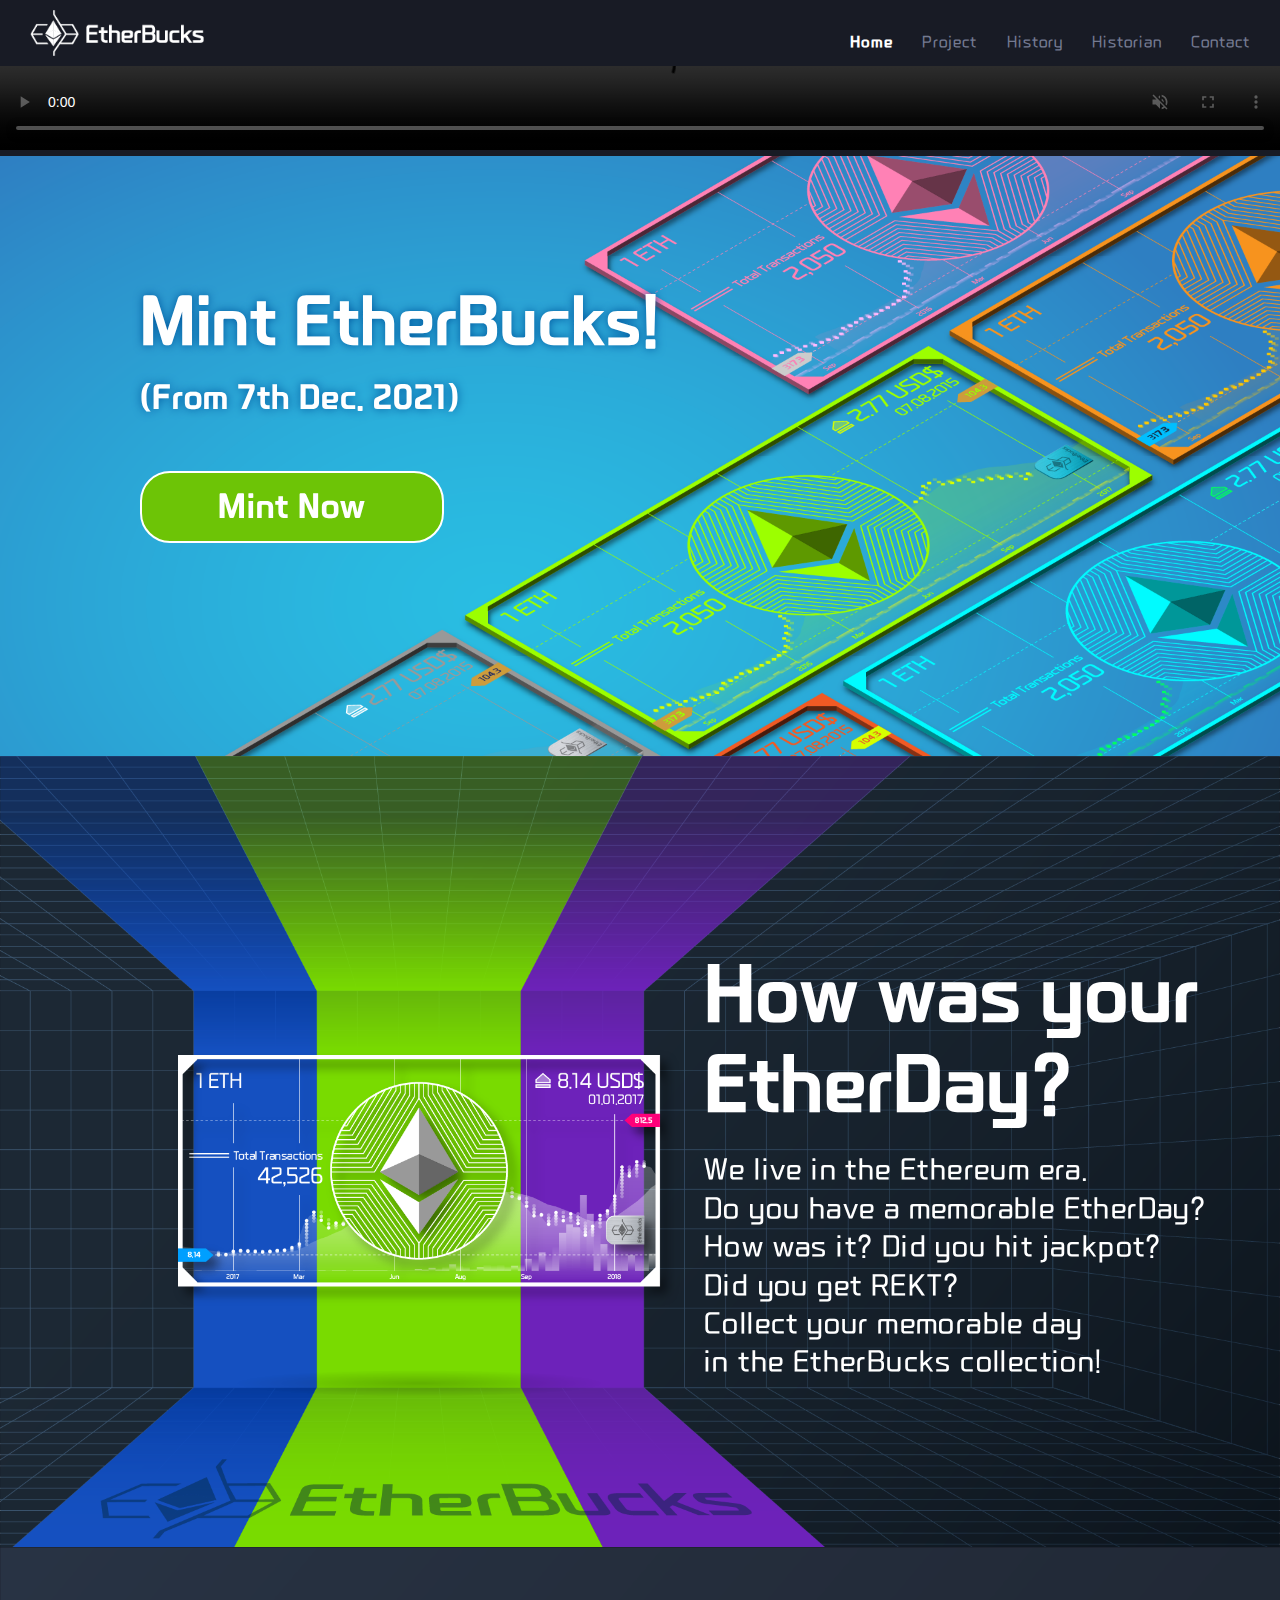
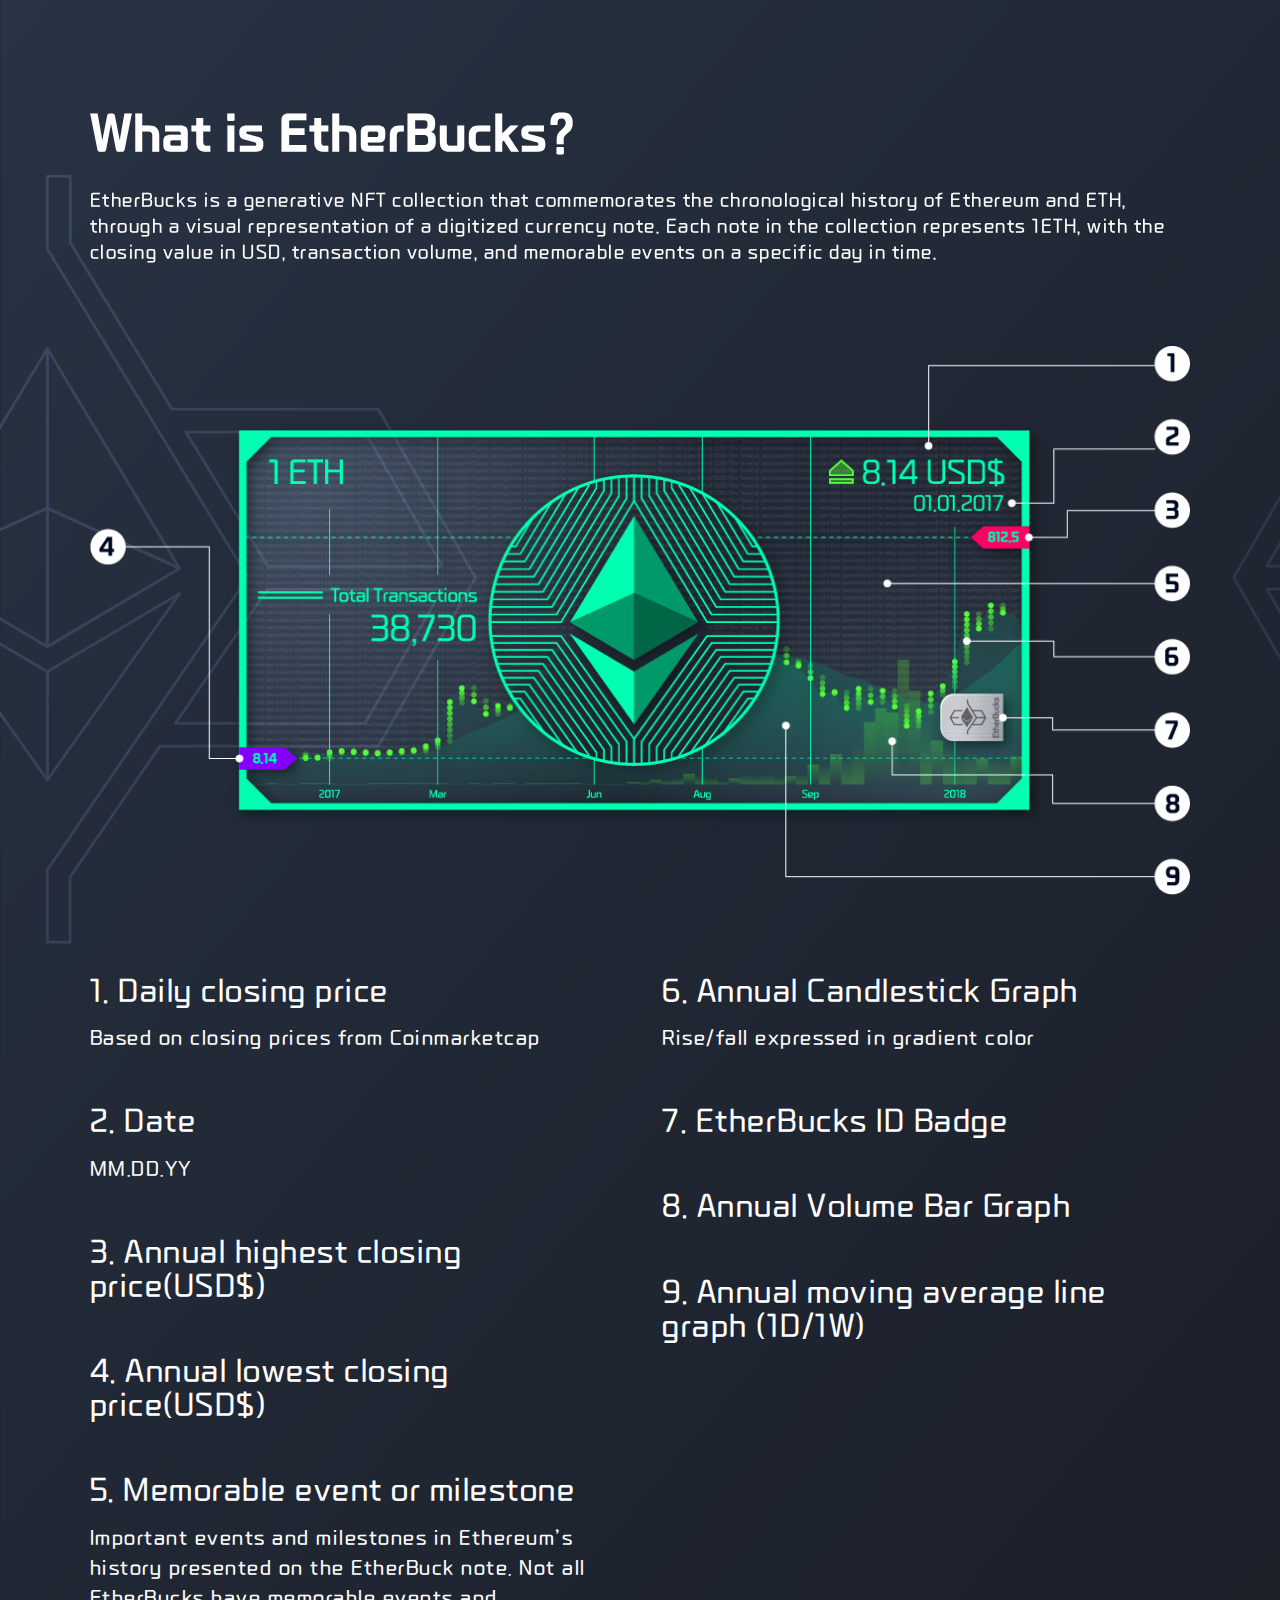
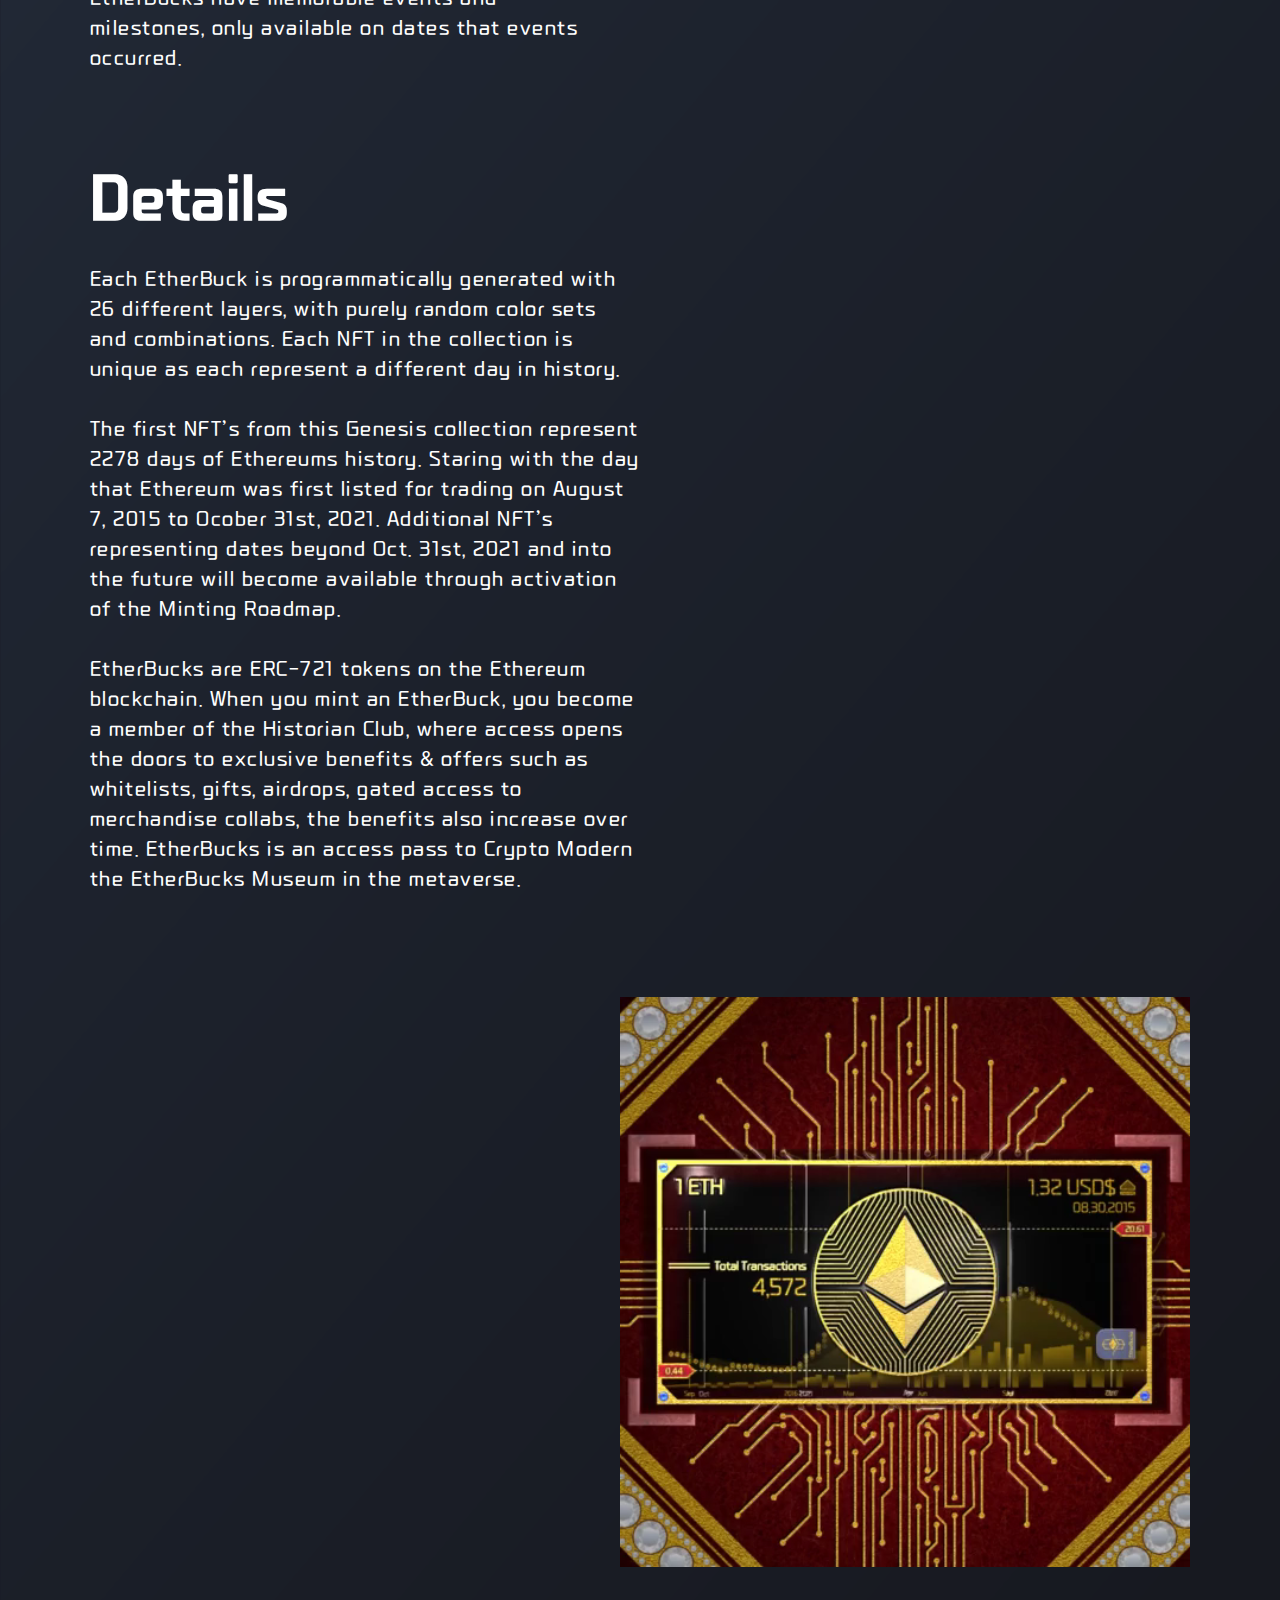
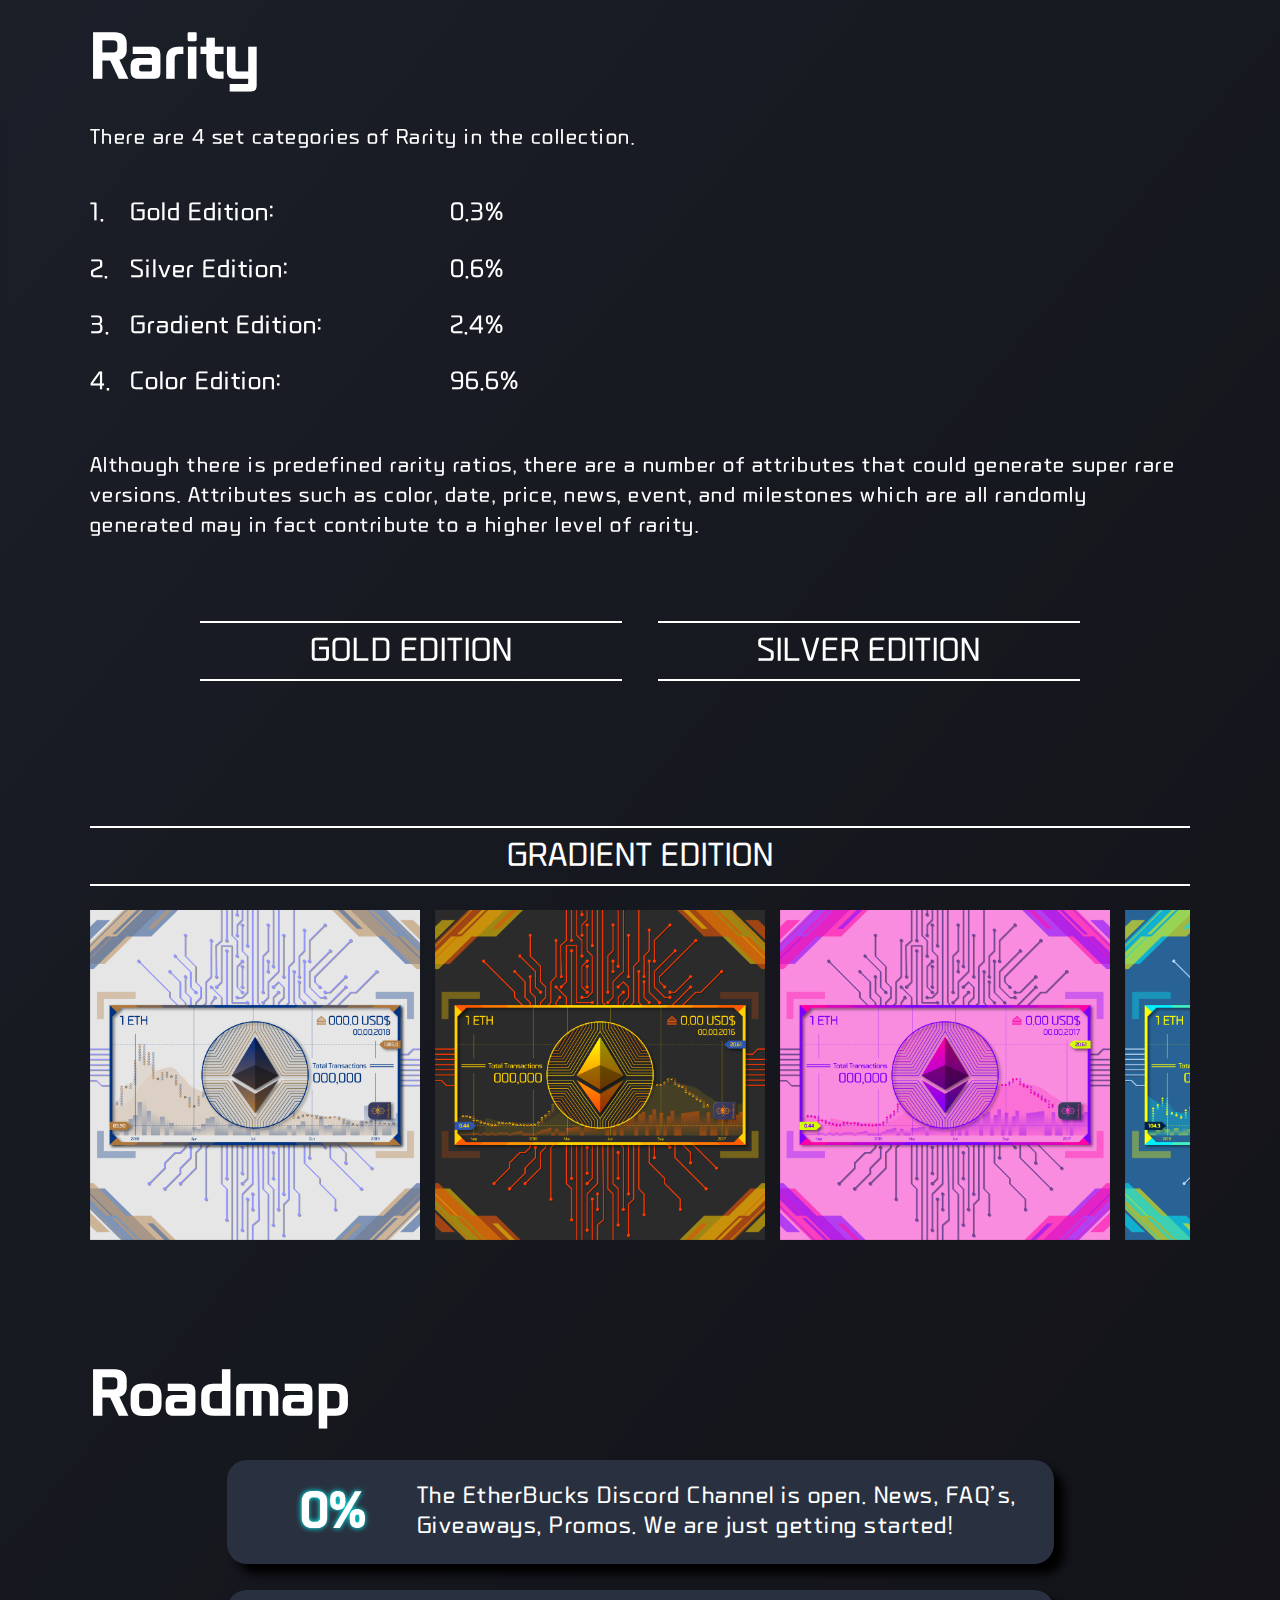
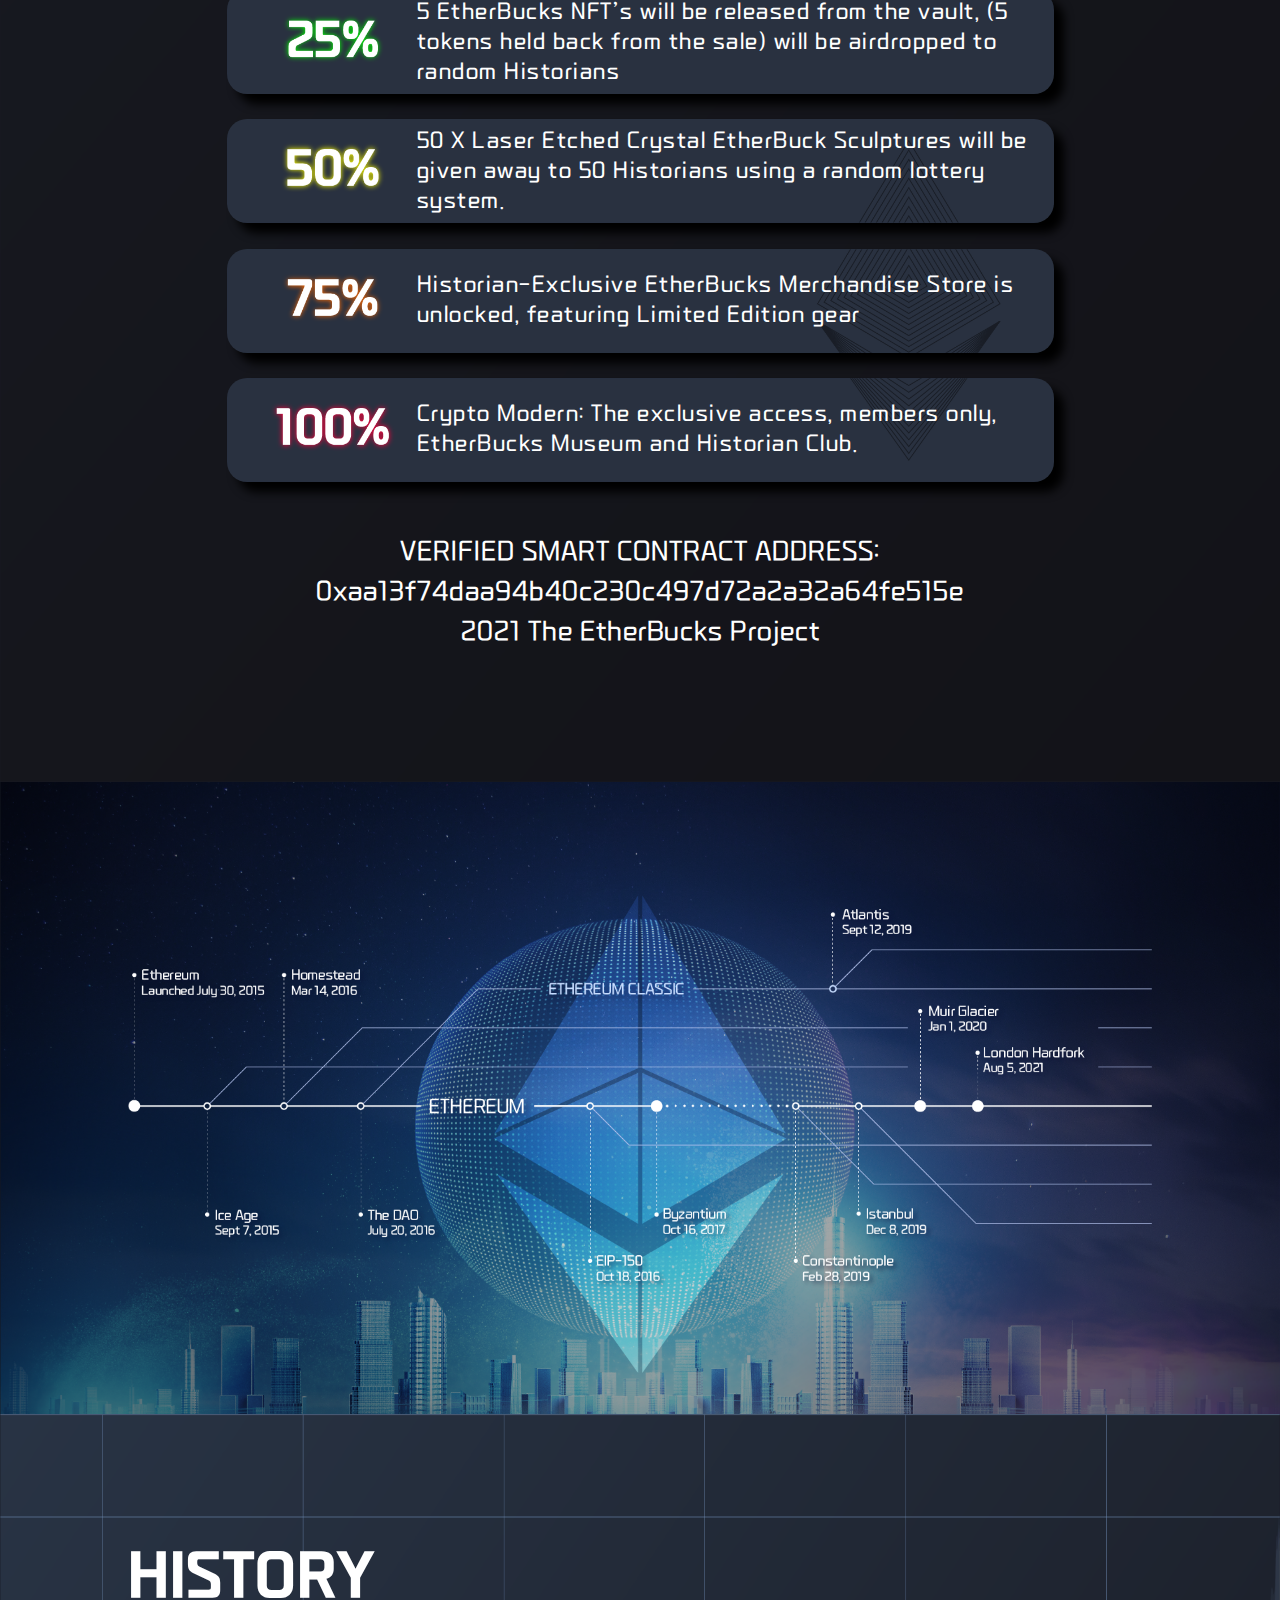
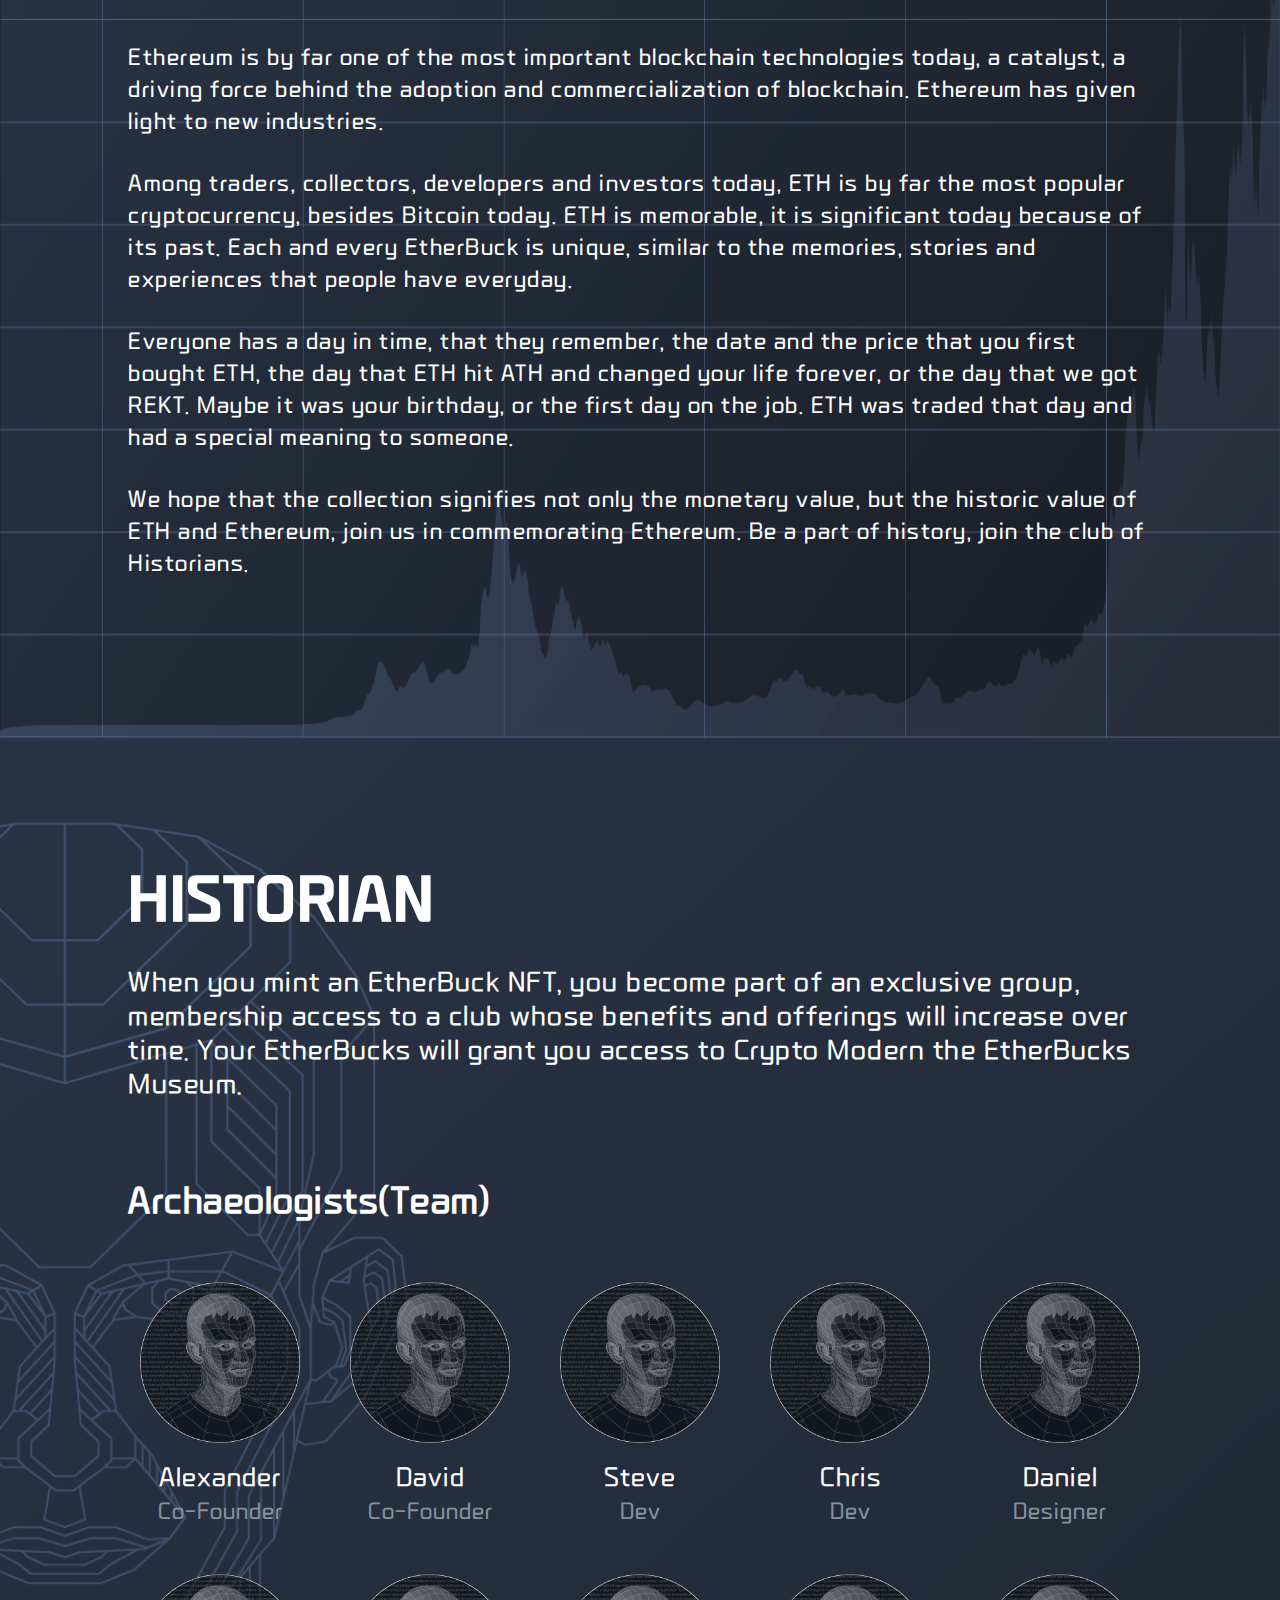
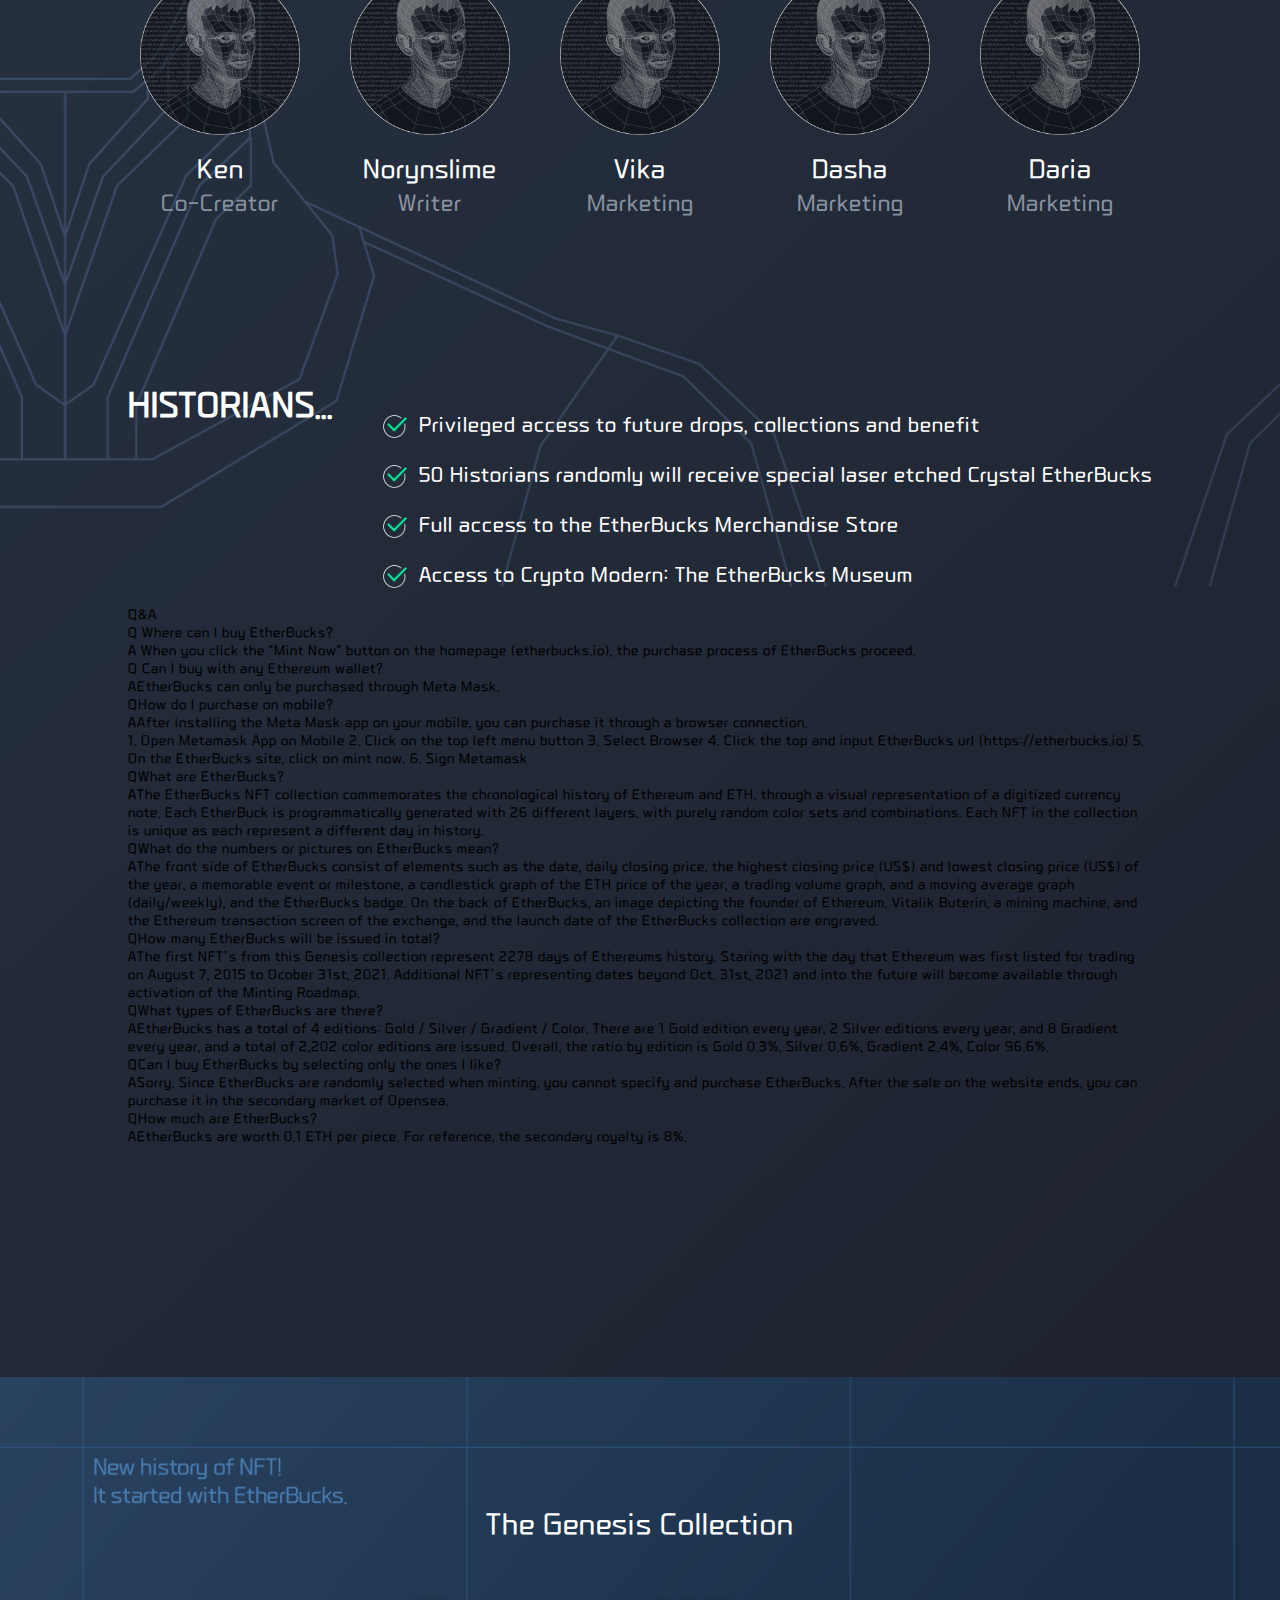
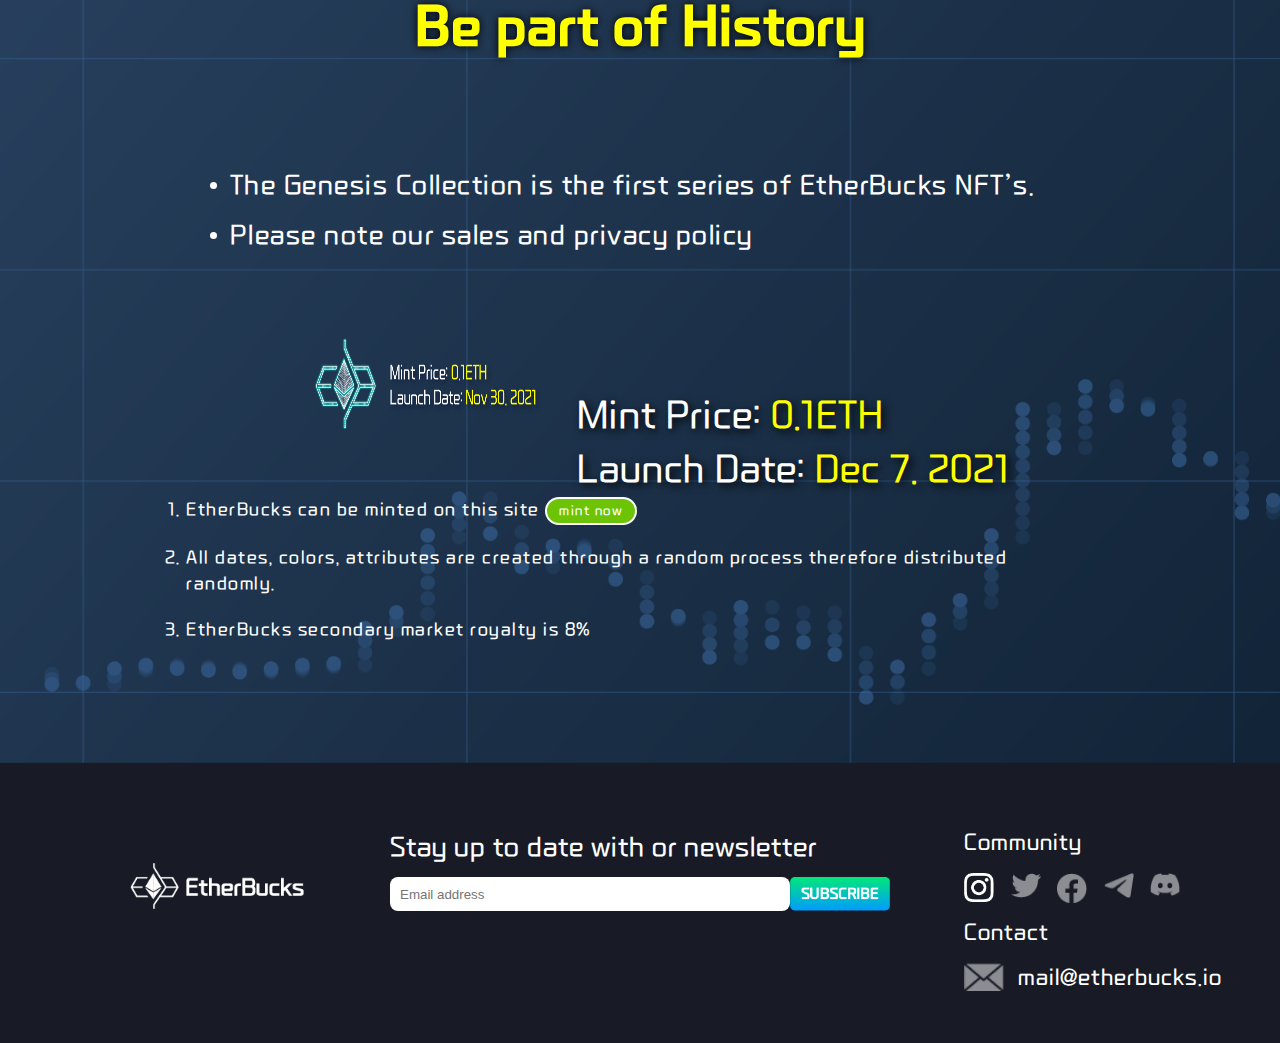
==== commit 8505f802: "add" ====
--- a/index.html
+++ b/index.html
@@ -35,7 +35,7 @@
         <div id="container">
             <section>
                 <div class="video_wrap">
-                    <video id="video" loop autoplay muted controls>
+                    <video id="video" loop autoplay muted controls playsinline>
                         <source src="mov/ether-bucks-movie.mp4" type="video/mp4">
                       </video>
                 </div>
@@ -98,7 +98,7 @@
                             </li>
                             <li>
                                 <p class="menu-title">2. Date</p>
-                                <p class="menu-description">DD.MM.YY</p>
+                                <p class="menu-description">MM.DD.YY</p>
                             </li>
                             <li>
                                 <p class="menu-title">3. Annual highest closing price(USD$)</p>
@@ -153,7 +153,7 @@
 
                         </p>
                         <p class="detail_img">
-                            <video id="video2" loop autoplay muted>
+                            <video id="video2" loop autoplay muted playsinline>
                                 <source src="mov/random small.mp4" type="video/mp4">
                             </video>
                         </p>
@@ -368,6 +368,40 @@
                                 <p>Access to Crypto Modern: The EtherBucks Museum</p>
                             </li>
                         </ul>
+                    </div>
+                    <span class="qanda">Q&A</span>
+                    <div class="qna">
+                        <div class="qna_in">
+                            <p class="qus"><span>Q</span> Where can I buy EtherBucks?</p>
+                            <p class="ans"><span>A</span> When you click the "Mint Now" button on the homepage (etherbucks.io), the purchase process of EtherBucks proceed.</p>
+                            <p class="qus"><span>Q</span> Can I buy with any Ethereum wallet?</p>
+                            <p class="ans"><span>A</span>EtherBucks can only be purchased through Meta Mask.</p>
+                            <p class="qus"><span>Q</span>How do I purchase on mobile?</p>
+                            <p class="ans"><span>A</span>After installing the Meta Mask app on your mobile, you can purchase it through a browser connection.<br>
+                                <i>1. Open Metamask App on Mobile</i>
+                                <i>2. Click on the top  left menu button</i>
+                                <i>3. Select Browser</i>
+                                <i>4. Click the top and input EtherBucks url (https://etherbucks.io)</i>
+                                <i>5. On the EtherBucks site, click on mint now.</i>
+                                <i>6. Sign Metamask</i>
+                            </p>
+                            <p class="qus"><span>Q</span>What are EtherBucks?</p>
+                            <p class="ans"><span>A</span>The EtherBucks NFT collection commemorates the chronological history of Ethereum and ETH, through a visual representation of a digitized currency note. Each EtherBuck is programmatically generated with 26 different layers, with purely random color sets and combinations. Each NFT in the collection is unique as each represent a different day in history.</p>
+                            <p class="qus"><span>Q</span>What do the numbers or pictures on EtherBucks mean?</p>
+                            <p class="ans"><span>A</span>The front side of EtherBucks consist of elements such as the date, daily closing price, the highest closing price (US$) and lowest closing price (US$) of the year, a memorable event or milestone, a candlestick graph of the ETH price of the year, a trading volume graph, and a moving average graph (daily/weekly), and the EtherBucks badge.
+                                On the back of EtherBucks, an image depicting the founder of Ethereum, Vitalik Buterin, a mining machine, and the Ethereum transaction screen of the exchange, and the launch date of the EtherBucks collection are engraved.</p>
+                            <p class="qus"><span>Q</span>How many EtherBucks will be issued in total?</p>
+                            <p class="ans"><span>A</span>The first NFT’s from this Genesis collection represent 2278 days of Ethereums history. Staring with the day that Ethereum was first listed for trading on August 7, 2015 to Ocober 31st, 2021. Additional NFT’s representing dates beyond Oct. 31st, 2021 and into the future will become available through activation of the Minting Roadmap.</p>
+                            <p class="qus"><span>Q</span>What types of EtherBucks are there?</p>
+                            <p class="ans"><span>A</span>EtherBucks has a total of 4 editions: Gold / Silver / Gradient / Color.
+                                There are 1 Gold edition every year, 2 Silver editions every year, and 8 Gradient every year, and a total of 2,202 color editions are issued.
+                                Overall, the ratio by edition is Gold 0.3%, Silver 0.6%, Gradient 2.4%, Color 96.6%.</p>
+                            <p class="qus"><span>Q</span>Can I buy EtherBucks by selecting only the ones I like?</p>
+                            <p class="ans"><span>A</span>Sorry. Since EtherBucks are randomly selected when minting, you cannot specify and purchase EtherBucks.
+                                After the sale on the website ends, you can purchase it in the secondary market of Opensea.</p>
+                            <p class="qus"><span>Q</span>How much are EtherBucks?</p>
+                            <p class="ans"><span>A</span>EtherBucks are worth 0.1 ETH per piece. For reference, the secondary royalty is 8%.</p>
+                        </div>
                     </div>
                 </div>
             </section>
